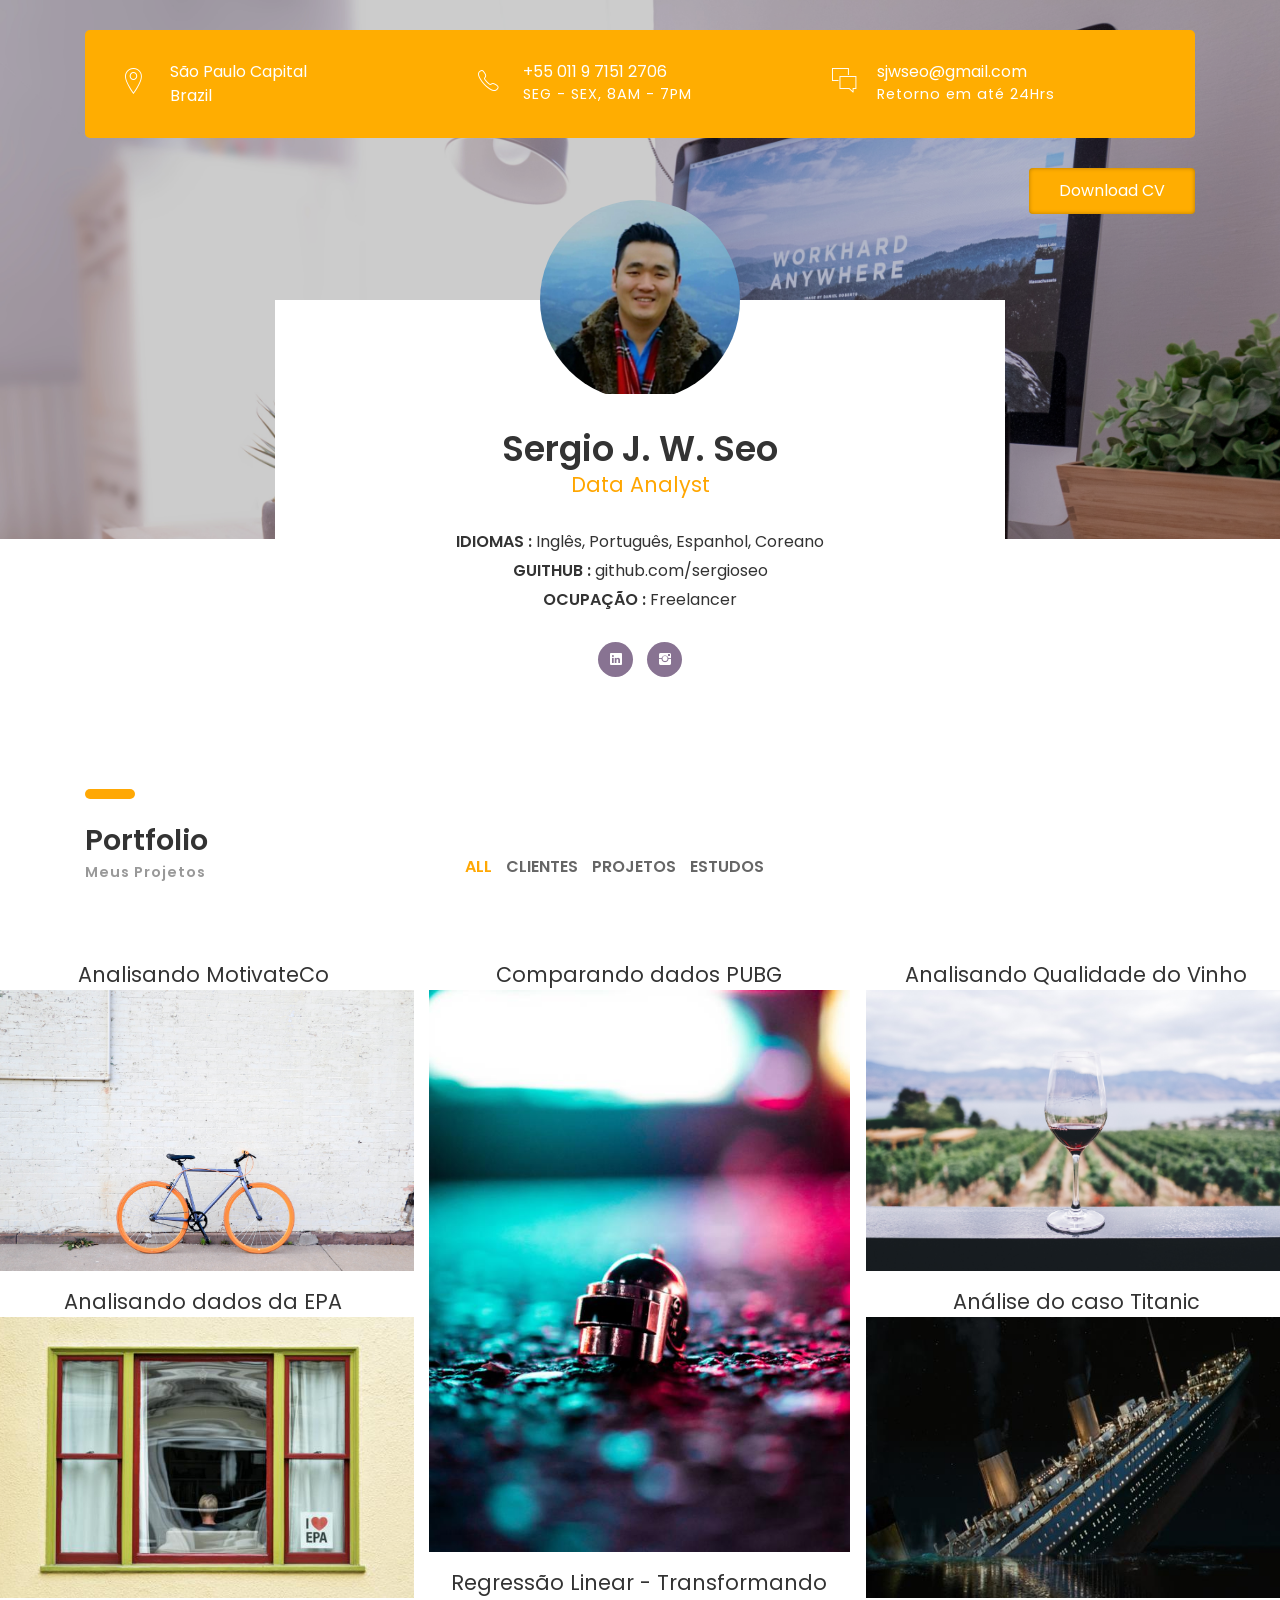
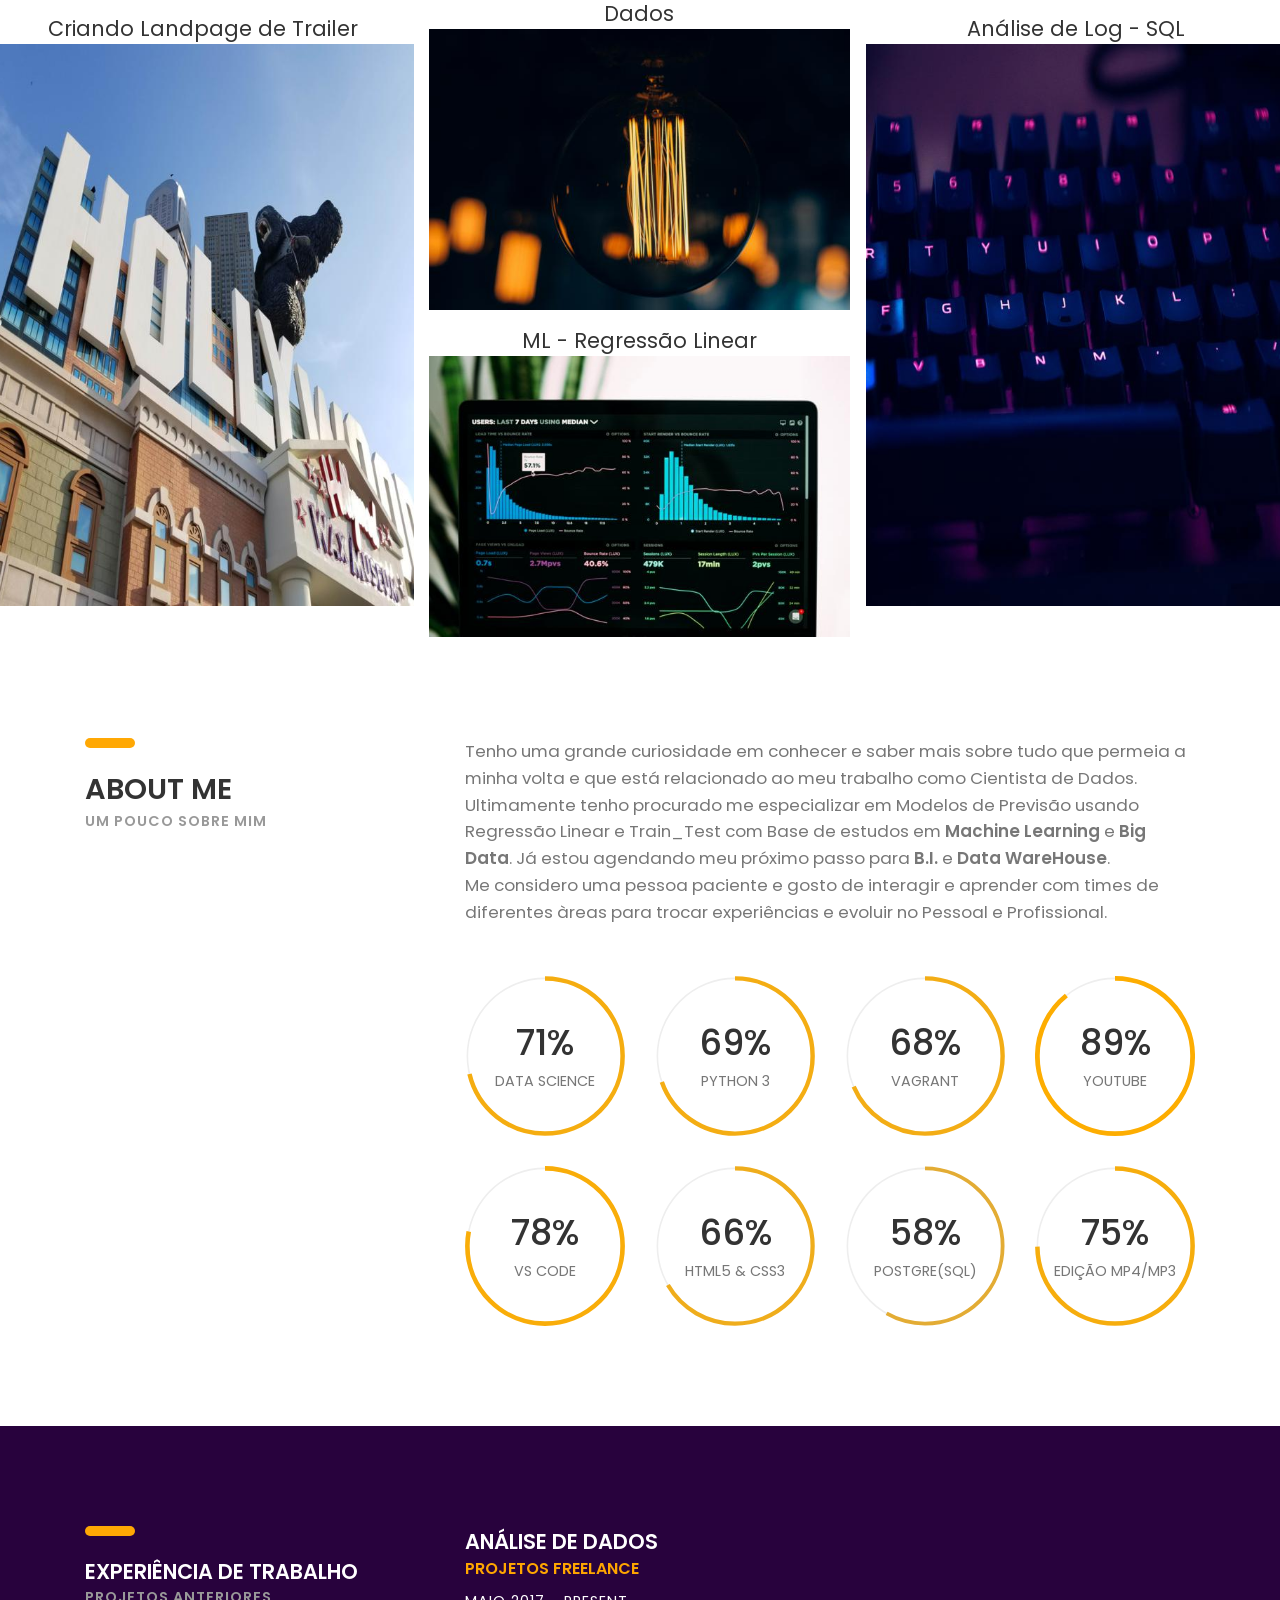
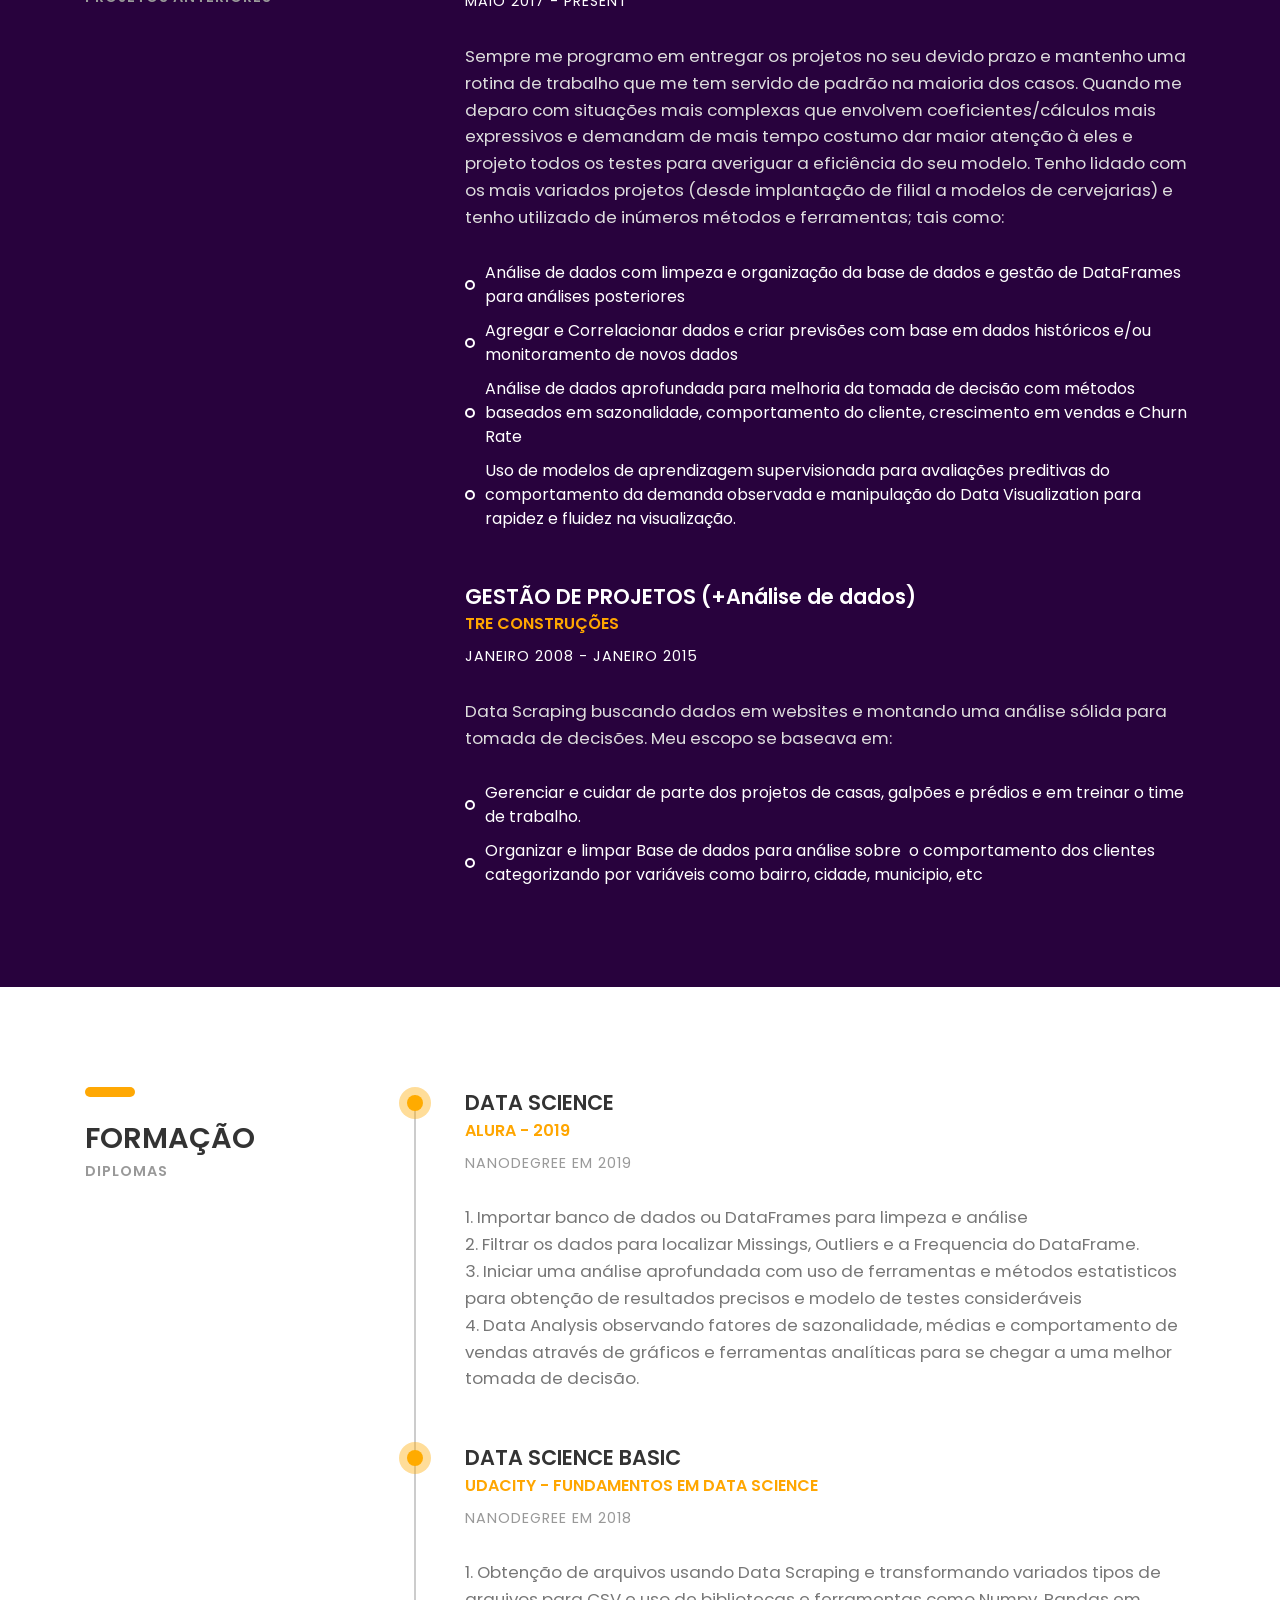
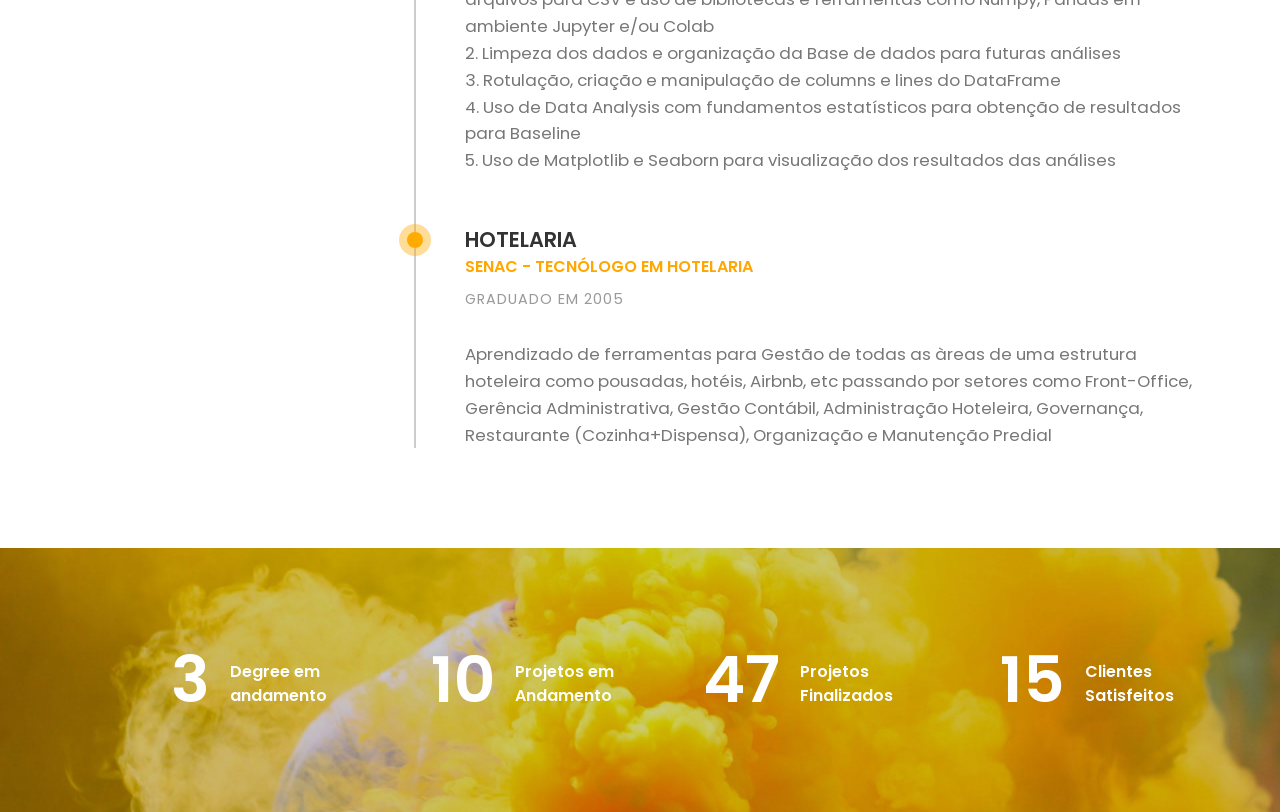
==== index.html @ aed5b19a "incluindo projeto RL2" ====
<!DOCTYPE HTML>
<html lang="en">
<head>
	<title>Portfolio do Sergio Seo</title>
	<link rel="shortcut icon" href="images/faviconSeo">
	<meta http-equiv="X-UA-Compatible" content="IE=edge">
    <meta name="viewport" content="width=device-width, initial-scale=1">
	<meta charset="UTF-8">
	
	
	<!-- Font -->
	
	<link href="https://fonts.googleapis.com/css?family=Poppins:400,500,600,700%7CAllura" rel="stylesheet">
	
	<!-- Stylesheets -->
	
	<link href="common-css/bootstrap.css" rel="stylesheet">
	
	<link href="common-css/ionicons.css" rel="stylesheet">
	
	<link href="common-css/fluidbox.min.css" rel="stylesheet">
	
	<link href="01-cv-portfolio/css/styles.css" rel="stylesheet">
	
	<link href="01-cv-portfolio/css/responsive.css" rel="stylesheet">

	
	
</head>
<body>
	
	<header>
		<div class="container">
			<div class="heading-wrapper">
				<div class="row">
					<div class="col-sm-6 col-md-6 col-lg-4">
						<div class="info">
							<i class="icon ion-ios-location-outline"></i>
							<div class="right-area">
								<h5>São Paulo Capital</h5>
								<h5>Brazil</h5>
							</div><!-- right-area -->
						</div><!-- info -->
					</div><!-- col-sm-4 -->
					
					<div class="col-sm-6 col-md-6 col-lg-4">
						<div class="info">
							<i class="icon ion-ios-telephone-outline"></i>
							<div class="right-area">
								<h5>+55 011 9 7151 2706</h5>
								<h6>SEG - SEX, 8AM - 7PM</h6>
							</div><!-- right-area -->
						</div><!-- info -->
					</div><!-- col-sm-4 -->
					
					<div class="col-sm-6 col-md-6 col-lg-4">
						<div class="info">
							<i class="icon ion-ios-chatboxes-outline"></i>
							<div class="right-area">
								<h5>sjwseo@gmail.com</h5>
								<h6>Retorno em até 24Hrs</h6>
							</div><!-- right-area -->
						</div><!-- info -->
					</div><!-- col-sm-4 -->
				</div><!-- row -->
			</div><!-- heading-wrapper -->
			
			<a class="downlad-btn" href="images/SERGIOSEO.pdf", target="_blank">Download CV</a>
		</div><!-- container -->
	</header>
	
	<section class="intro-section">
		<div class="container">
			<div class="row">
				<div class="col-md-1 col-lg-2"></div>
				<div class="col-md-10 col-lg-8">
					<div class="intro">
						<div class="profile-img"><img src="images/profile-1-250x250.jpg" alt=""></div>
						<h2><b>Sergio J. W. Seo</b></h2>
						<h4 class="font-yellow">Data Analyst</h4>
						<ul class="information margin-tb-30">
							<li><b>IDIOMAS : </b>Inglês, Português, Espanhol, Coreano</li>
							<li><b>GUITHUB : </b><a href="https://github.com/sergioseo", target="_blank">github.com/sergioseo</a></li>
							<li><b>OCUPAÇÃO : </b>Freelancer</li>
						</ul>
						<ul class="social-icons">
							<li><a href="https://www.linkedin.com/in/sergioseo/", target="_blank"><i class="ion-social-linkedin"></i></a></li>
							<li><a href="https://www.instagram.com/_theofficialseo_/", target="_blank"><i class="ion-social-instagram"></i></a></li>
						</ul>
					</div><!-- intro -->
				</div><!-- col-sm-8 -->
			</div><!-- row -->
		</div><!-- container -->
	</section><!-- intro-section -->
	
	<section class="portfolio-section section">
		<div class="container">
			<div class="row">
				<div class="col-sm-4">
					<div class="heading">
						<h3><b>Portfolio</b></h3>
						<h6 class="font-lite-black"><b>Meus Projetos</b></h6>
					</div>
				</div><!-- col-sm-4 -->
				<div class="col-sm-8">
					<div class="portfolioFilter clearfix margin-b-80">
						<a href="#" data-filter="*" class="current"><b>ALL</b></a>
						<a href="#" data-filter=".clientes"><b>CLIENTES</b></a>
						<a href="#" data-filter=".projetos"><b>PROJETOS</b></a>
						<a href="#" data-filter=".estudos"><b>ESTUDOS</b></a>
					</div><!-- portfolioFilter -->
				</div><!-- col-sm-8 -->
			</div><!-- row -->
		</div><!-- container -->
		
		<div class="portfolioContainer">
			
			<div class="p-item clientes">
				<a href="https://github.com/sergioseo/MotivateCo/blob/master/README.md", target="_blank" data-fluidbox>
					<h4 style="text-align:center" >Analisando MotivateCo</h4></a>
					<img src="images/portfolio-1-600x400.jpg" alt="analise MotivateCo">
			</div><!-- p-item -->
			
			<div class="p-item estudos">
				<a href="images/portfolio-7-600x800.jpg", target="_blank" data-fluidbox>
					<h4 style="text-align:center" >Comparando dados PUBG</h4></a>
					<img src="images/portfolio-7-600x800.jpg" alt="Comparando dados PUBG">
			</div><!-- p-item -->
			
			<div class="p-item clientes">
				<a href="https://github.com/sergioseo/epa_analysis/blob/master/README.md", target="_blank" data-fluidbox>
					<h4 style="text-align:center" >Analisando Qualidade do Vinho</h4></a>
					<img src="images/portfolio-2-600x400.jpg" alt="">
			</div><!-- p-item -->
			
			<div class="p-item clientes">
				<a class="img" href="https://github.com/sergioseo/epa_analysis/blob/master/README.md", target="_blank" data-fluidbox>
					<h4 style="text-align:center" >Analisando dados da EPA</h4></a>
					<img src="images/portfolio-9-600x400.jpg" alt="">
			</div><!-- p-item -->
			
			<div class="p-item projetos">
				<a href="https://sergioseo.github.io/titanic.io/", target="_blank" data-fluidbox>
					<h4 style="text-align:center" >Análise do caso Titanic</h4></a>
					<img src="images/portfolio-3-600x400.jpg" alt="">
			</div><!-- p-item -->
			
			<div class="p-item projetos">
				<a href="https://github.com/sergioseo/RegressaoLinear2.io/blob/master/Projeto/regressao_linear_transformando_dados.ipynb", target="_blank" data-fluidbox>
					<h4 style="text-align:center" >Regressão Linear - Transformando Dados</h4></a>
					<img src="images/portfolio-4-600x400.jpg" alt="">
			</div><!-- p-item -->
			
			<div class="p-item estudos">
				<a href="https://sergioseo.github.io/Trailer.io/", target="_blank" data-fluidbox>
					<h4 style="text-align:center" >Criando Landpage de Trailer</h4></a>
					<img src="images/portfolio-5-600x800.jpg" alt="">
			</div><!-- p-item -->
				
			<div class="p-item estudos">
				<a href="https://github.com/sergioseo/Log_analysis/blob/master/README.md", target="_blank" data-fluidbox>
					<h4 style="text-align:center" >Análise de Log - SQL</h4></a>
					<img src="images/portfolio-6-600x800.jpg" alt="">
			</div><!-- p-item -->

			<div class="p-item projetos">
				<a class="img" href="https://github.com/sergioseo/ML_regressao_linear.io", target="_blank" data-fluidbox>
					<h4 style="text-align:center" >ML - Regressão Linear</h4></a>
					<img src="images/portfolio-10-600x400.jpg" alt="">
			</div><!-- p-item -->
		
		</div><!-- portfolioContainer -->
		
	</section><!-- portfolio-section -->
	
	
	<section class="about-section section">
		<div class="container">
			<div class="row">
				<div class="col-sm-4">
					<div class="heading">
						<h3><b>ABOUT ME</b></h3>
						<h6 class="font-lite-black"><b>UM POUCO SOBRE MIM</b></h6>
					</div>
				</div><!-- col-sm-4 -->
				<div class="col-sm-8">
					<p class="margin-b-50">Tenho uma grande curiosidade em conhecer e saber mais sobre tudo que permeia
						a minha volta e que está relacionado ao meu trabalho como Cientista de Dados. Ultimamente tenho 
						procurado me especializar em Modelos de Previsão usando Regressão Linear e Train_Test com Base de
						estudos em <b>Machine Learning</b> e <b>Big Data</b>. Já estou agendando meu próximo passo para 
						<b>B.I.</b> e <b>Data WareHouse</b>.</br>Me considero uma pessoa paciente e gosto de interagir e 
						aprender com times de diferentes àreas para trocar experiências e evoluir no Pessoal e Profissional.
					</p>
					
					<div class="row">
						<div class="col-sm-6 col-md-6 col-lg-3">
							<div class="radial-prog-area margin-b-30">
								<div class="radial-progress" data-prog-percent=".72">
									<div></div>
									<h6 class="progress-title">DATA SCIENCE</h6>
								</div>
							</div><!-- radial-prog-area-->
						</div><!-- col-sm-6-->

						<div class="col-sm-6 col-md-6 col-lg-3">
							<div class="radial-prog-area margin-b-30">
								<div class="radial-progress" data-prog-percent=".70">
									<div></div>
									<h6 class="progress-title">PYTHON 3</h6>
								</div>
							</div><!-- radial-prog-area-->
						</div><!-- col-sm-6-->
					
						<div class="col-sm-6 col-md-6 col-lg-3">
							<div class="radial-prog-area margin-b-30">
								<div class="radial-progress" data-prog-percent=".69">
									<div></div>
									<h6 class="progress-title">VAGRANT</h6>
								</div>
							</div><!-- radial-prog-area-->
						</div><!-- col-sm-6-->
						
						<div class="col-sm-6 col-md-6 col-lg-3">
							<div class="radial-prog-area margin-b-30">
								<div class="radial-progress" data-prog-percent=".90">
									<div></div>
									<h6 class="progress-title">YOUTUBE</h6>
								</div>
							</div><!-- radial-prog-area-->
						</div><!-- col-sm-6-->
						
						<div class="col-sm-6 col-md-6 col-lg-3">
							<div class="radial-prog-area margin-b-50">
								<div class="radial-progress" data-prog-percent=".92">
									<div></div>
									<h6 class="progress-title">VS CODE</h6>
								</div>
							</div><!-- radial-prog-area-->
						</div><!-- col-sm-6-->

						<div class="col-sm-6 col-md-6 col-lg-3">
							<div class="radial-prog-area margin-b-50">
								<div class="radial-progress" data-prog-percent=".80">
									<div></div>
									<h6 class="progress-title">HTML5 & CSS3</h6>
								</div>
							</div><!-- radial-prog-area-->
						</div><!-- col-sm-6-->

						<div class="col-sm-6 col-md-6 col-lg-3">
							<div class="radial-prog-area margin-b-50">
								<div class="radial-progress" data-prog-percent=".70">
									<div></div>
									<h6 class="progress-title">POSTGRE(SQL)</h6>
								</div>
							</div><!-- radial-prog-area-->
						</div><!-- col-sm-6-->
					
						<div class="col-sm-6 col-md-6 col-lg-3">
							<div class="radial-prog-area margin-b-50">
								<div class="radial-progress" data-prog-percent=".90">
									<div></div>
									<h6 class="progress-title">EDIÇÃO MP4/MP3</h6>
								</div>
							</div><!-- radial-prog-area-->
						</div><!-- col-sm-6-->

					</div><!-- row -->
				</div><!-- col-sm-8 -->
			</div><!-- row -->
		</div><!-- container -->
	</section><!-- about-section -->
	
	<section class="experience-section section">
		<div class="container">
			<div class="row">
				<div class="col-sm-4">
					<div class="heading">
						<h4><b>EXPERIÊNCIA DE TRABALHO</b></h4>
						<h6 class="font-lite-black"><b>PROJETOS ANTERIORES</b></h6>
					</div>
				</div><!-- col-sm-4 -->
				<div class="col-sm-8">
				
					<div class="experience margin-b-50">
						<h4><b>ANÁLISE DE DADOS</b></h4>
						<h5 class="font-yellow"><b>PROJETOS FREELANCE</b></h5>
						<h6 class="margin-t-10">MAIO 2017 - PRESENT</h6>
						<p class="font-semi-white margin-tb-30">Sempre me programo em entregar os projetos no seu devido prazo
							e mantenho uma rotina de trabalho que me tem servido de padrão na maioria dos casos. Quando me deparo com situações
							mais complexas que envolvem coeficientes/cálculos mais expressivos e demandam de mais tempo costumo dar 
							maior atenção à eles e projeto todos os testes para averiguar a eficiência do seu modelo. Tenho lidado com os mais 
							variados projetos (desde implantação de filial a modelos de cervejarias) e tenho utilizado de inúmeros métodos e 
							ferramentas; tais como: </p>
						<ul class="list margin-b-30">
							<li>Análise de dados  com limpeza e organização da base de dados e gestão de DataFrames para análises posteriores</li>
							<li>Agregar e Correlacionar dados e criar previsões com base em dados históricos e/ou monitoramento de novos dados</li>
							<li>Análise de dados aprofundada para melhoria da tomada de decisão com métodos baseados em sazonalidade, comportamento do cliente, crescimento em vendas e Churn Rate</li>
						    <li>Uso de modelos de aprendizagem supervisionada para avaliações preditivas do comportamento da demanda observada e manipulação do Data Visualization para rapidez e fluidez na visualização.</li>
						</ul>
					</div><!-- experience -->
					
					<div class="experience margin-b-50">
						<h4><b>GESTÃO DE PROJETOS (+Análise de dados)</b></h4>
						<h5 class="font-yellow"><b>TRE CONSTRUÇÕES</b></h5>
						<h6 class="margin-t-10">JANEIRO 2008 - JANEIRO 2015</h6>
						<p class="font-semi-white margin-tb-30">Data Scraping buscando dados em websites e montando uma análise sólida
							para tomada de decisões. Meu escopo se baseava em:</p>
						<ul class="list margin-b-30">
							<li>Gerenciar e cuidar de parte dos projetos de casas, galpões e prédios e em treinar o time de trabalho.</li>
							<li>Organizar e limpar Base de dados para análise sobre  o comportamento dos clientes categorizando por variáveis como bairro, cidade, municipio, etc</li>
						</ul>
					</div><!-- experience -->
					
				</div><!-- col-sm-8 -->
			</div><!-- row -->
		</div><!-- container -->
		
	</section><!-- experience-section -->
	
	<section class="education-section section">
		<div class="container">
			<div class="row">
				<div class="col-sm-4">
					<div class="heading">
						<h3><b>FORMAÇÃO</b></h3>
						<h6 class="font-lite-black"><b>DIPLOMAS</b></h6>
					</div>
				</div><!-- col-sm-4 -->
				<div class="col-sm-8">
					<div class="education-wrapper">
						<div class="education margin-b-50">
							<h4><b>DATA SCIENCE</b></h4>
							<h5 class="font-yellow"><b>ALURA - 2019</b></h5>
							<h6 class="font-lite-black margin-t-10">NANODEGREE EM 2019</h6>
							<p class="margin-tb-30">
								<p>1. Importar banco de dados ou DataFrames para limpeza e análise</p>
								<p>2. Filtrar os dados para localizar Missings, Outliers e a Frequencia do DataFrame.</p>
								<p>3. Iniciar uma análise aprofundada com uso de ferramentas e métodos estatisticos para obtenção de resultados 
									precisos e modelo de testes consideráveis</p>
								<p>4. Data Analysis observando fatores de sazonalidade, médias e comportamento de vendas através de gráficos e ferramentas 
									analíticas para se chegar a uma melhor tomada de decisão.</P>
							</p>
						</div><!-- education -->
						
						<div class="education margin-b-50">
							<h4><b><a href="diplomas/certificadoUdacity.pdf", target="_blank">DATA SCIENCE BASIC</b></h4></a></h4>
							<h5 class="font-yellow"><b>UDACITY - FUNDAMENTOS EM DATA SCIENCE</b></h5>
							<h6 class="font-lite-black margin-t-10">NANODEGREE EM 2018</h6>
							<p class="margin-tb-30">
								<p>1. Obtenção de arquivos usando Data Scraping e transformando variados tipos de arquivos para CSV e uso de bibliotecas 
									e ferramentas como Numpy, Pandas em ambiente Jupyter e/ou Colab</p>
								<p>2. Limpeza dos dados e organização da Base de dados para futuras análises</p>
								<p>3. Rotulação, criação e manipulação de columns e lines do DataFrame</p>
								<p>4. Uso de Data Analysis  com fundamentos estatísticos para obtenção  de resultados para Baseline</p>
								<p>5. Uso de Matplotlib e Seaborn para visualização dos resultados das análises</p>
							</p>
						</div><!-- education -->
						
						<div class="education margin-b-50">
							<h4><b>HOTELARIA</b></h4>
							<h5 class="font-yellow"><b>SENAC - TECNÓLOGO EM HOTELARIA</b></h5>
							<h6 class="font-lite-black margin-t-10">GRADUADO EM 2005</h6>
							<p class="margin-tb-30">Aprendizado de ferramentas para Gestão de todas as àreas de uma estrutura hoteleira
							como pousadas, hotéis, Airbnb, etc passando por setores como Front-Office, Gerência Administrativa, Gestão Contábil,
							Administração Hoteleira, Governança, Restaurante (Cozinha+Dispensa), Organização e Manutenção Predial </p>
						</div><!-- education -->
					</div><!-- education-wrapper -->
				</div><!-- col-sm-8 -->
			</div><!-- row -->
		</div><!-- container -->
		
	</section><!-- about-section -->
	
	<section class="counter-section" id="counter">
		<div class="container">
			<div class="row">
			
				<div class="col-sm-6 col-md-6 col-lg-3">
					<div class="counter margin-b-30">
						<h1 class="title"><b><span class="counter-value" data-duration="400" data-count="3">0</span></b></h1>
						<h5 class="desc"><b>Degree em andamento</b></h5>
					</div><!-- counter -->
				</div><!-- col-md-3-->
				
				<div class="col-sm-6 col-md-6 col-lg-3">
					<div class="counter margin-b-30">
						<h1 class="title"><b><span class="counter-value" data-duration="1400" data-count="13">0</span></b></h1>
						<h5 class="desc"><b>Projetos em Andamento</b></h5>
					</div><!-- counter -->
				</div><!-- col-md-3-->
				
				<div class="col-sm-6 col-md-6 col-lg-3">
					<div class="counter margin-b-30">
						<h1 class="title"><b><span class="counter-value" data-duration="700" data-count="47">0</span></b></h1>
						<h5 class="desc"><b>Projetos Finalizados</b></h5>
					</div><!-- counter -->
				</div><!-- col-md-3-->
				
				<div class="col-sm-6 col-md-6 col-lg-3">
					<div class="counter margin-b-30">
						<h1 class="title"><b><span class="counter-value" data-duration="2000" data-count="31">0</span></b></h1>
						<h5 class="desc"><b>Clientes Satisfeitos</b></h5>
					</div><!-- margin-b-30 -->
				</div><!-- col-md-3-->
				
			</div><!-- row-->
		</div><!-- container-->
    </section><!-- counter-section-->
	
	<footer>

	</footer>
	
	
	<!-- SCIPTS -->
	
	<script src="common-js/jquery-3.2.1.min.js"></script>
	
	<script src="common-js/tether.min.js"></script>
	
	<script src="common-js/bootstrap.js"></script>
	
	<script src="common-js/isotope.pkgd.min.js"></script>
	
	<script src="common-js/jquery.waypoints.min.js"></script>
	
	<script src="common-js/progressbar.min.js"></script>
	
	<script src="common-js/jquery.fluidbox.min.js"></script>
	
	<script src="common-js/scripts.js"></script>
	
</body>
</html>
---- common-css/fluidbox.min.css ----
@-webkit-keyframes a{0%{-webkit-transform:translate(-50%,-50%) rotateX(0) rotateY(0);transform:translate(-50%,-50%) rotateX(0) rotateY(0)}50%{-webkit-transform:translate(-50%,-50%) rotateX(-180deg) rotateY(0);transform:translate(-50%,-50%) rotateX(-180deg) rotateY(0)}to{-webkit-transform:translate(-50%,-50%) rotateX(-180deg) rotateY(-180deg);transform:translate(-50%,-50%) rotateX(-180deg) rotateY(-180deg)}}@keyframes a{0%{-webkit-transform:translate(-50%,-50%) rotateX(0) rotateY(0);transform:translate(-50%,-50%) rotateX(0) rotateY(0)}50%{-webkit-transform:translate(-50%,-50%) rotateX(-180deg) rotateY(0);transform:translate(-50%,-50%) rotateX(-180deg) rotateY(0)}to{-webkit-transform:translate(-50%,-50%) rotateX(-180deg) rotateY(-180deg);transform:translate(-50%,-50%) rotateX(-180deg) rotateY(-180deg)}}.fluidbox{outline:none}.fluidbox__overlay{background-color:hsla(0,0%,100%,.85);cursor:pointer;cursor:zoom-out;opacity:0;pointer-events:none;position:fixed;top:-100%;left:0;bottom:-100%;right:0;-webkit-transition:all .5s ease-in-out;transition:all .5s ease-in-out}.fluidbox--opened .fluidbox__overlay{pointer-events:auto}.fluidbox__wrap{background-position:center center;background-size:cover;margin:0 auto;position:relative;-webkit-transition:all .5s ease-in-out;transition:all .5s ease-in-out}.fluidbox--closed .fluidbox__thumb,.fluidbox__thumb{-webkit-transition:opacity 0s ease-in-out 0s;transition:opacity 0s ease-in-out 0s}.fluidbox__ghost{background-size:100% 100%;background-position:center center;background-repeat:no-repeat;position:absolute;-webkit-transition:opacity 0s 0s,-webkit-transform .5s 0s;transition:opacity 0s 0s,-webkit-transform .5s 0s;transition:opacity 0s 0s,transform .5s 0s;transition:opacity 0s 0s,transform .5s 0s,-webkit-transform .5s 0s}.fluidbox--opened .fluidbox__ghost{cursor:pointer;cursor:zoom-out}.fluidbox--closed .fluidbox__ghost{-webkit-transition:opacity 0s .5s,-webkit-transform .5s 0s;transition:opacity 0s .5s,-webkit-transform .5s 0s;transition:opacity 0s .5s,transform .5s 0s;transition:opacity 0s .5s,transform .5s 0s,-webkit-transform .5s 0s}.fluidbox__loader{opacity:0;-webkit-perspective:200px;perspective:200px;pointer-events:none;position:absolute;top:0;left:0;bottom:0;right:0}.fluidbox__loader:before{background-color:hsla(0,0%,100%,.85);content:'';-webkit-transform-style:preserve-3d;transform-style:preserve-3d;position:absolute;top:50%;left:50%;width:20%;padding-bottom:20%;-webkit-transform:translate(-50%,-50%);transform:translate(-50%,-50%);-webkit-transition-property:-webkit-transform;transition-property:-webkit-transform;transition-property:transform;transition-property:transform,-webkit-transform;-webkit-transition-duration:.5s;transition-duration:.5s;-webkit-transition-delay:0s;transition-delay:0s}.fluidbox--loading .fluidbox__loader{opacity:1;-webkit-transition:opacity .5s ease-in-out .5s;transition:opacity .5s ease-in-out .5s}.fluidbox--loading .fluidbox__loader:before{-webkit-animation:a 1s 0s infinite ease-in-out forwards;animation:a 1s 0s infinite ease-in-out forwards}
/*# sourceMappingURL=fluidbox.min.css.map */
---- 01-cv-portfolio/css/styles.css ----
/*
====================================================

* 	[Master Stylesheet]
	
	Theme Name :  
	Version    :  
	Author     :  
	Author URI :  

====================================================

	TOC
	
	1. PRIMARY STYLES
	2. COMMONS FOR PAGE DESIGN
	3. HEADER
	4. INTRO SECTION
	5. PORFOLIO SECTION
	6. ABOUT SECTION
	7. EXPERIENCE SECTION
	8. EDUCATION SECTION
	9. COUNTER SECTION
	10. FOOTER

====================================================


/* ---------------------------------
1. PRIMARY STYLES
--------------------------------- */

html{ font-size: 100%; height: 100%; overflow-x: hidden; margin: 0px;  padding: 0px; touch-action: manipulation; }


body{ font-size: 16px; font-family: 'Poppins', serif; width: 100%; height: 100%; margin: 0; font-weight: 400;
	-webkit-font-smoothing: antialiased; -moz-osx-font-smoothing: grayscale; word-wrap: break-word; 
	color: #333; }

h1, h2, h3, h4, h5, h6, p, a, ul, span, li, img, inpot, button{ margin: 0; padding: 0; }

h1,h2,h3,h4,h5,h6{ line-height: 1.5; font-weight: inherit; }

h1,h2,h3,h4{ font-family: 'Poppins', cursive; }

p{ line-height: 1.6; font-size: 1.05em; font-weight: 400; color: #777; }

h1{ font-size: 4em; line-height: 1; }
h2{ font-size: 2.2em; line-height: 1.1; }
h3{ font-size: 1.8em; }
h4{ font-size: 1.3em; }
h5{ font-size: 1em; }
h6{ font-size: .9em; letter-spacing: 1px; }

a, button{ display: inline-block; text-decoration: none; color: inherit; line-height: 1; 
	-webkit-transition: all .25s ease-in-out; transition: all .25s ease-in-out; }

a:focus, a:active, a:hover,
button:focus, button:active, button:hover,
a b.light-color:hover{ text-decoration: none; color: #FFA804; }

b{ font-weight: 600; }

img{ width: 100%; }

li{ list-style: none; display: inline-block; }

span{ display: inline-block; }

button{ outline: 0; border: 0; background: none; cursor: pointer; }

.icon{ font-size: 1.1em; display: inline-block; line-height: inherit; }

[class^="icon-"]:before, [class*=" icon-"]:before{ line-height: inherit; }

b.max-bold{ font-weight: 700; }



/* ---------------------------------
2. COMMONS FOR PAGE DESIGN
--------------------------------- */

.section{ padding: 100px 0 50px; }

.section .heading{ margin-bottom: 60px; }

.section .heading:before{ content:''; height: 10px; width: 50px; border-radius: 5px;
	margin-bottom: 20px; display: block; background: #FFA804; }
	
.margin-t-10{ margin-top: 10px; }

.margin-b-30{ margin-bottom: 30px; }
.margin-b-50{ margin-bottom: 50px; }

.margin-tb-30{ margin-top: 30px; margin-bottom: 30px; }

.font-yellow{ color: #FFA600; }

.font-semi-white{ color: #ddd; }

.font-lite-black{ color: #999; }


/* ---------------------------------
3. HEADER
--------------------------------- */

header{ position: absolute; top: 30px; left: 0; right: 0; z-index: 100; }

header .heading-wrapper{ border-radius: 5px; padding: 30px 40px 20px; background: #FFAD01; color: #fff; }

header .info{ margin-bottom: 10px; }

header .info .icon{ float: left; font-size: 30px; }

header .info .right-area{ margin-left: 45px; }

header .downlad-btn{ padding: 15px 30px; border-radius: 4px; float: right; margin-top: 30px;
	box-shadow: inset 0 0px 4px rgba(0,0,0,.3); background: #FFAD01; color: #fff; 
	-webkit-transition: all .2s ease; transition: all .2s ease; }

header .downlad-btn:hover{ -webkit-transform: translateY(-4px); transform: translateY(-4px); }


/* ---------------------------------
4. INTRO SECTION
--------------------------------- */

.intro-section{ padding-top: 200px; position: relative; background-size: cover; 
	z-index: 1;background-image: url(../../images/slider-1-1920x1080.jpg); }

.intro-section:before{ content:''; z-index: -1; position: absolute; top: 0; bottom: 0; left: 0; 
	right: 0; background: rgba(0,0,0, .2); }
	
.intro-section:after{ content: ''; position: absolute; bottom: 0; left: 0; right: 0;
	height: 150px; z-index: -1; background: #fff; }

.intro{ padding: 0 20px; margin-top: 100px; text-align: center; background: #fff; }

.intro .profile-img{ height: 200px; width: 200px; border-radius: 100px; margin: 0 auto; 
	overflow: hidden; position: relative; top: -100px; margin-bottom: -70px;  }

.intro .information > li{ display: block; margin: 5px 0; }

.intro .social-icons > li > a{ height: 35px; line-height: 35px; width: 35px; border-radius: 20px; 
	overflow: hidden; z-index: 1; position: relative; margin: 0 5px 5px; background: #887392; color: #fff; }

.intro .social-icons > li > a:after{ content: ''; position: absolute; bottom: 0; left: 0; right: 0;
	top: 0; z-index: -1; border-radius: 20px; background: #FFA804; 
	-webkit-transition: all .2s ease; transition: all .2s ease;
	-webkit-transform: scale(0); transform: scale(0); }

.intro .social-icons > li > a:hover:after{ -webkit-transform: scale(1); transform: scale(1); }


/* ---------------------------------
5. PORFOLIO SECTION
--------------------------------- */

.portfolio-section{ padding-bottom: 0; }

.portfolio-section .portfolioFilter{ margin-top: 60px; color: #666; }

.portfolio-section .portfolioFilter a{ margin: 10px 10px 0 0; }

.portfolio-section .portfolioFilter a.current{  color: #FFA804; }

.portfolio-section .portfolioContainer{ margin-left: -15px; margin-right: -15px; }

.portfolio-section .p-item{ width: 33.333%; padding: 0 7.5px 0px; margin-top: 15px; }

.portfolio-section .p-item a{ display: inline; }

.portfolio-section .p-item.p-item-2 .img:first-child{ float: left; width: 50%; padding-right: 7.5px; }

.portfolio-section .p-item.p-item-2 .img:last-child{ float: right; width: 50%; padding-left: 7.5px; }


/* ---------------------------------
6. ABOUT SECTION
--------------------------------- */

.radial-progress{ position: relative; max-width: 200px; margin: 0 auto; }

.radial-progress .progressbar-text{ font-size: 2.2em; font-weight: 500; 
	padding-bottom: 25px!important; color: #333!important; }

.radial-progress .progressbar-text:after{ content:'%'; }

.radial-progress .progress-title{ position: absolute; top: 50%; left: 50%; width: 100%;
	letter-spacing: 0; text-align: center; transform: translate(-50%, 15px); color: #777; }

	

/* ---------------------------------
7. EXPERIENCE SECTION
--------------------------------- */

.experience-section{ background: #28023D; color: #fff; }

.experience .list > li{ display: block; position: relative; margin-bottom: 10px; padding-left: 20px; }

.experience .list > li:before{ content: ''; position: absolute; top: 50%; left: 0; height: 10px; 
	width: 10px; margin-top: -5px; display: block; border-radius: 10px; border: 2px solid #fff; }

	
/* ---------------------------------
8. EDUCATION SECTION
--------------------------------- */

.education-wrapper{ position: relative; }

.education-wrapper:after{ content:''; position: absolute; top: 8px; bottom: 0; left: -51px;
	width: 2px; background: #ccc; }

.education-wrapper .education{ position: relative; }

.education-wrapper .education:after{ content:''; position: absolute; top: 8px; left: -58px; width: 16px; 
	height: 16px; border-radius: 10px; z-index: 1;
	box-shadow: 0 0 0 8px rgba(255,171,0, .4); background: #FFAB00; }
	
	
/* ---------------------------------
9. COUNTER SECTION
--------------------------------- */

.counter-section{ position: relative; padding: 100px 0 70px; background-size: cover; z-index: 1; 
	background-image: url(../../images/slider-2-1920x600.jpg); color: #fff; }

.counter-section:after{ content:''; z-index: -1; position: absolute; top: 0; bottom: 0; left: 0; 
	right: 0; background: rgba(0,0,0, .2); }

.counter{ position: relative; }
	
.counter .title{ text-align: right; margin-right: 130px; }

.counter .desc{ position: absolute; bottom: 4px; right: 0px; width: 110px; }


/* RADIAL PREOGRESS SECTION */


.radial-progress{ position: relative; max-width: 200px; margin: 0 auto; }

.radial-progress .progressbar-text{ font-size: 2.2em; font-weight: 500; 
	padding-bottom: 25px!important; color: #333!important; }

.radial-progress .progressbar-text:after{ content:'%'; }

.radial-progress .progress-title{ position: absolute; top: 50%; left: 50%; width: 100%;
	letter-spacing: 0; text-align: center; transform: translate(-50%, 15px); color: #777; }

	
	
/* ---------------------------------
10. FOOTER
--------------------------------- */

.copyright{ text-align: center; padding: 30px 0; background: #28023D; }
---- 01-cv-portfolio/css/responsive.css ----
/* Screens Resolution : 992px
-------------------------------------------------------------------------- */
@media only screen and (max-width: 1200px) {
	/* ---------------------------------
	9. COUNTER SECTION
	--------------------------------- */

	.counter-section{ text-align: center; padding: 50px 0 20px; }

	.counter{ display: inline-block; }
	
	.counter .desc{ text-align: left; }
}

/* Screens Resolution : 992px
-------------------------------------------------------------------------- */
@media only screen and (max-width: 992px) {
	
	/* ---------------------------------
	4. INTRO SECTION
	--------------------------------- */

	.intro-section{ padding-top: 250px; }
	
}

/* Screens Resolution : 767px
-------------------------------------------------------------------------- */
@media only screen and (max-width: 767px) {
	
	/* ---------------------------------
	1. PRIMARY STYLES
	--------------------------------- */

	p{ line-height: 1.4; }

	h1{ font-size: 3em; }
	h2{ font-size: 2em; }
	h3{ font-size: 1.8em; }


	
	/* ---------------------------------
	2. COMMONS FOR PAGE DESIGN
	--------------------------------- */

	.section{ padding: 50px 0 0px; }

	.section .heading{ margin-bottom: 30px; }

	
	/* ---------------------------------
	4. INTRO SECTION
	--------------------------------- */

	.intro-section{ padding-top: 350px; }


	/* ---------------------------------
	5. PORFOLIO SECTION
	--------------------------------- */

	.portfolio-section{ padding-bottom: 0; }
	
	.portfolio-section .portfolioFilter{ margin: 0px 0 10px; }
	
	.portfolio-section .portfolioContainer{ margin-left: 0; margin-right: 0; }

	.portfolio-section .p-item{ width: 50%; padding: 0 15px 0px; }

	.portfolio-section .p-item{ max-width: 400px; }

	
	/* ---------------------------------
	8. EDUCATION SECTION
	--------------------------------- */
	
	.education-wrapper:after,
	.education-wrapper .education:after{ display: none; }

}

/* Screens Resolution : 575px
-------------------------------------------------------------------------- */
@media only screen and (max-width: 575px) {
	
	/* ---------------------------------
	1. PRIMARY STYLES
	--------------------------------- */

	body{ font-size: 14px;  }
	

	/* ---------------------------------
	5. PORFOLIO SECTION
	--------------------------------- */
	
	.portfolio-section .p-item{ width: 100%; }
	
}

/* Screens Resolution : 479px
-------------------------------------------------------------------------- */
@media only screen and (max-width: 479px) {


}

/* Screens Resolution : 359px
-------------------------------------------------------------------------- */
@media only screen and (max-width: 359px) {
	
	/* ---------------------------------
	3. HEADER
	--------------------------------- */

	header .heading-wrapper{  padding: 30px 20px 20px; }

	header .info .icon{ font-size: 25px; }

	header .info .right-area{ margin-left: 35px; }

}

/* Screens Resolution : 290px
-------------------------------------------------------------------------- */
@media only screen and (max-width: 290px) {

	
}

/* Screens Resolution : 290px
-------------------------------------------------------------------------- */
@media only screen and (max-width: 260px) {
	
	/* ---------------------------------
	3. HEADER
	--------------------------------- */

	header .heading-wrapper{  padding: 10px 15px 0px; }

	header .info .icon{ font-size: 15px; }

	header .info .right-area{ margin-left: 20px; }
	
	/* ---------------------------------
	4. INTRO SECTION
	--------------------------------- */

	.intro .profile-img{ width: 80%; height: auto; top: 0; margin-bottom: 10px; }
	
	.intro{ padding: 20px 10px 0; margin-right: -15px; margin-left: -15px; }
	
}
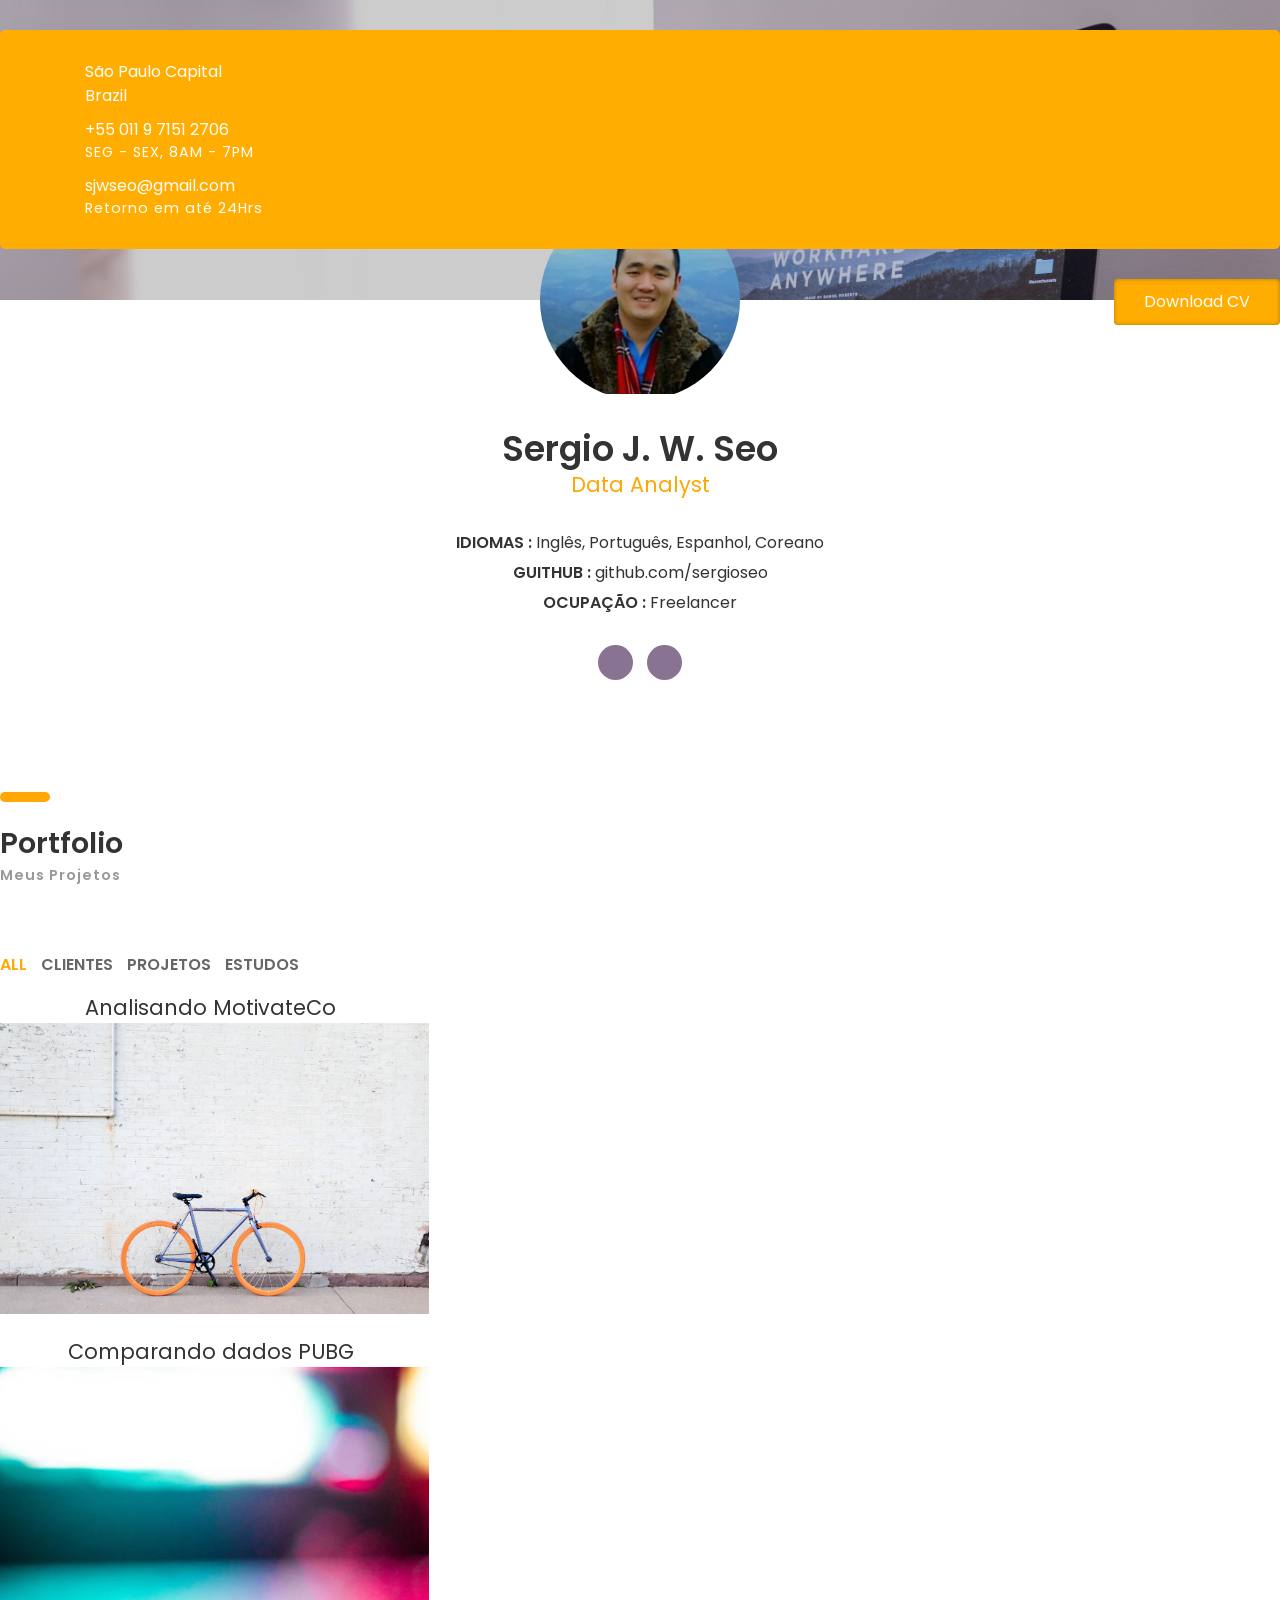
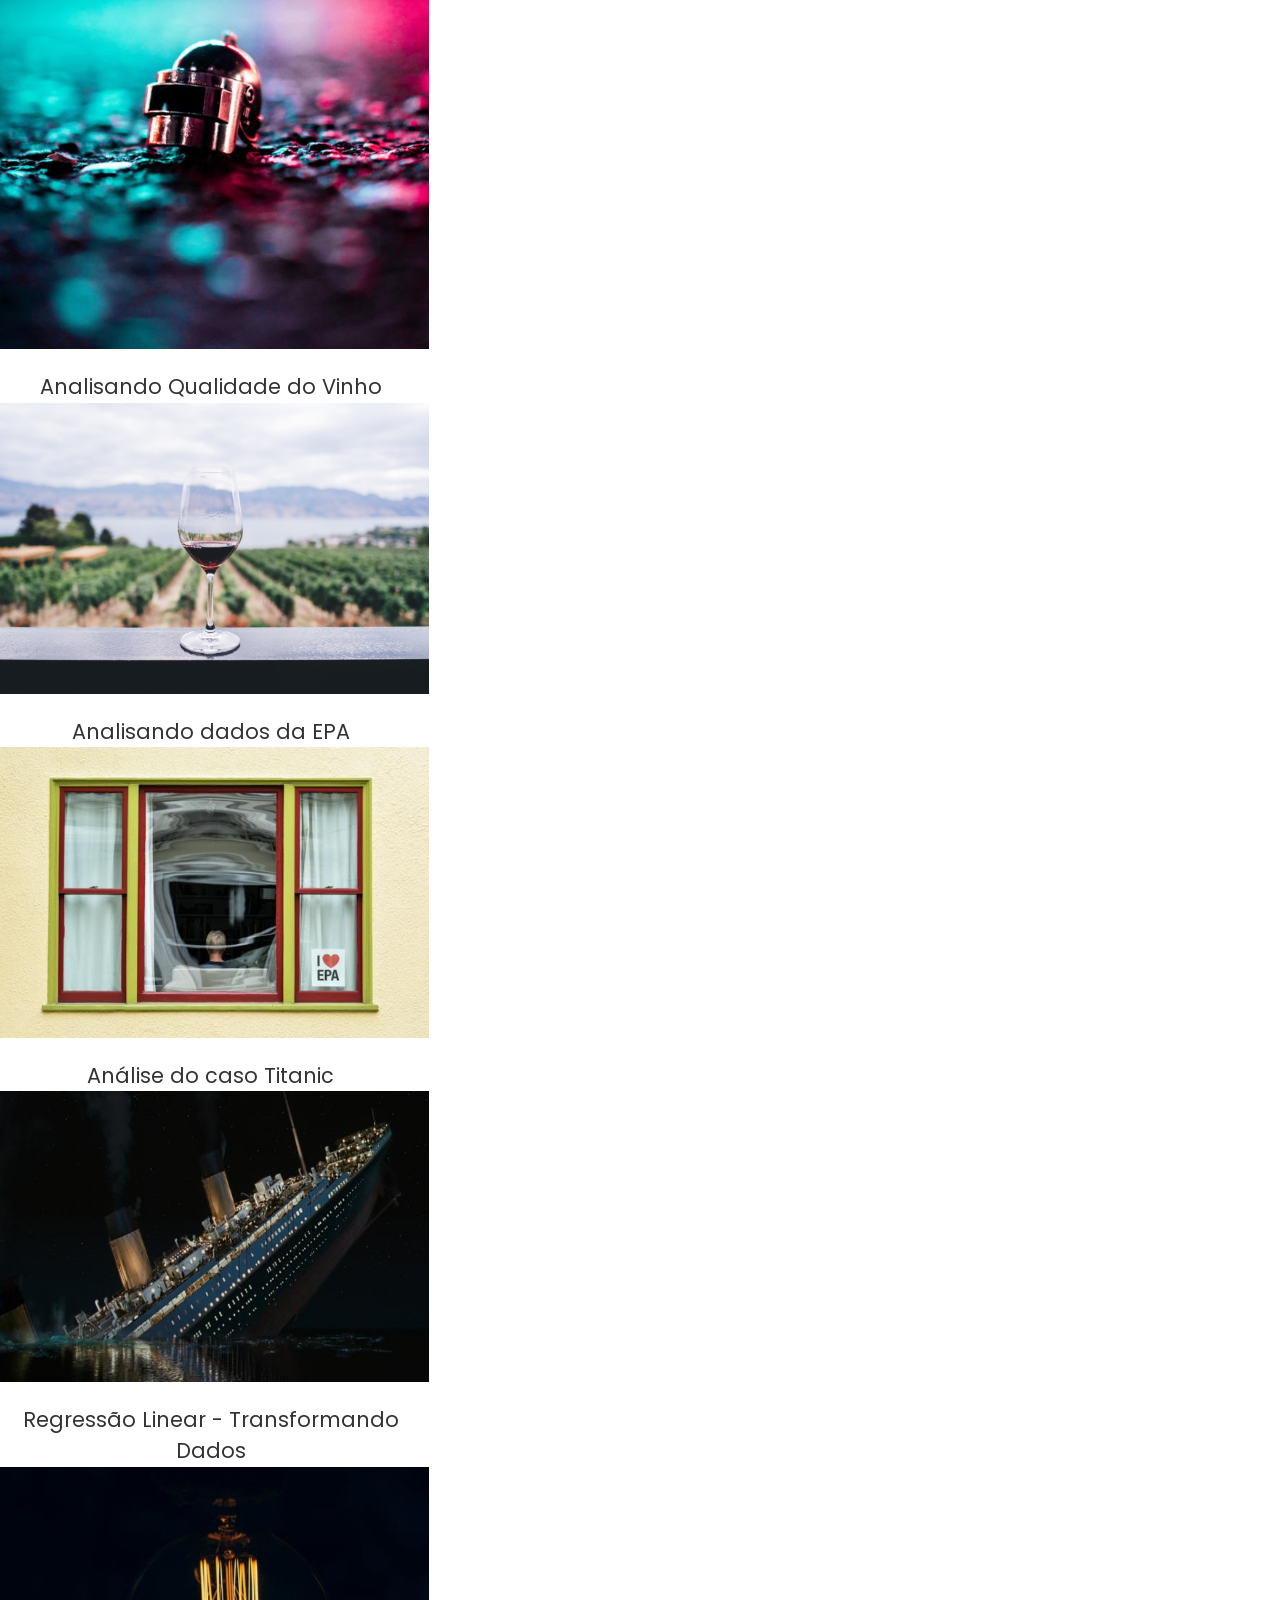
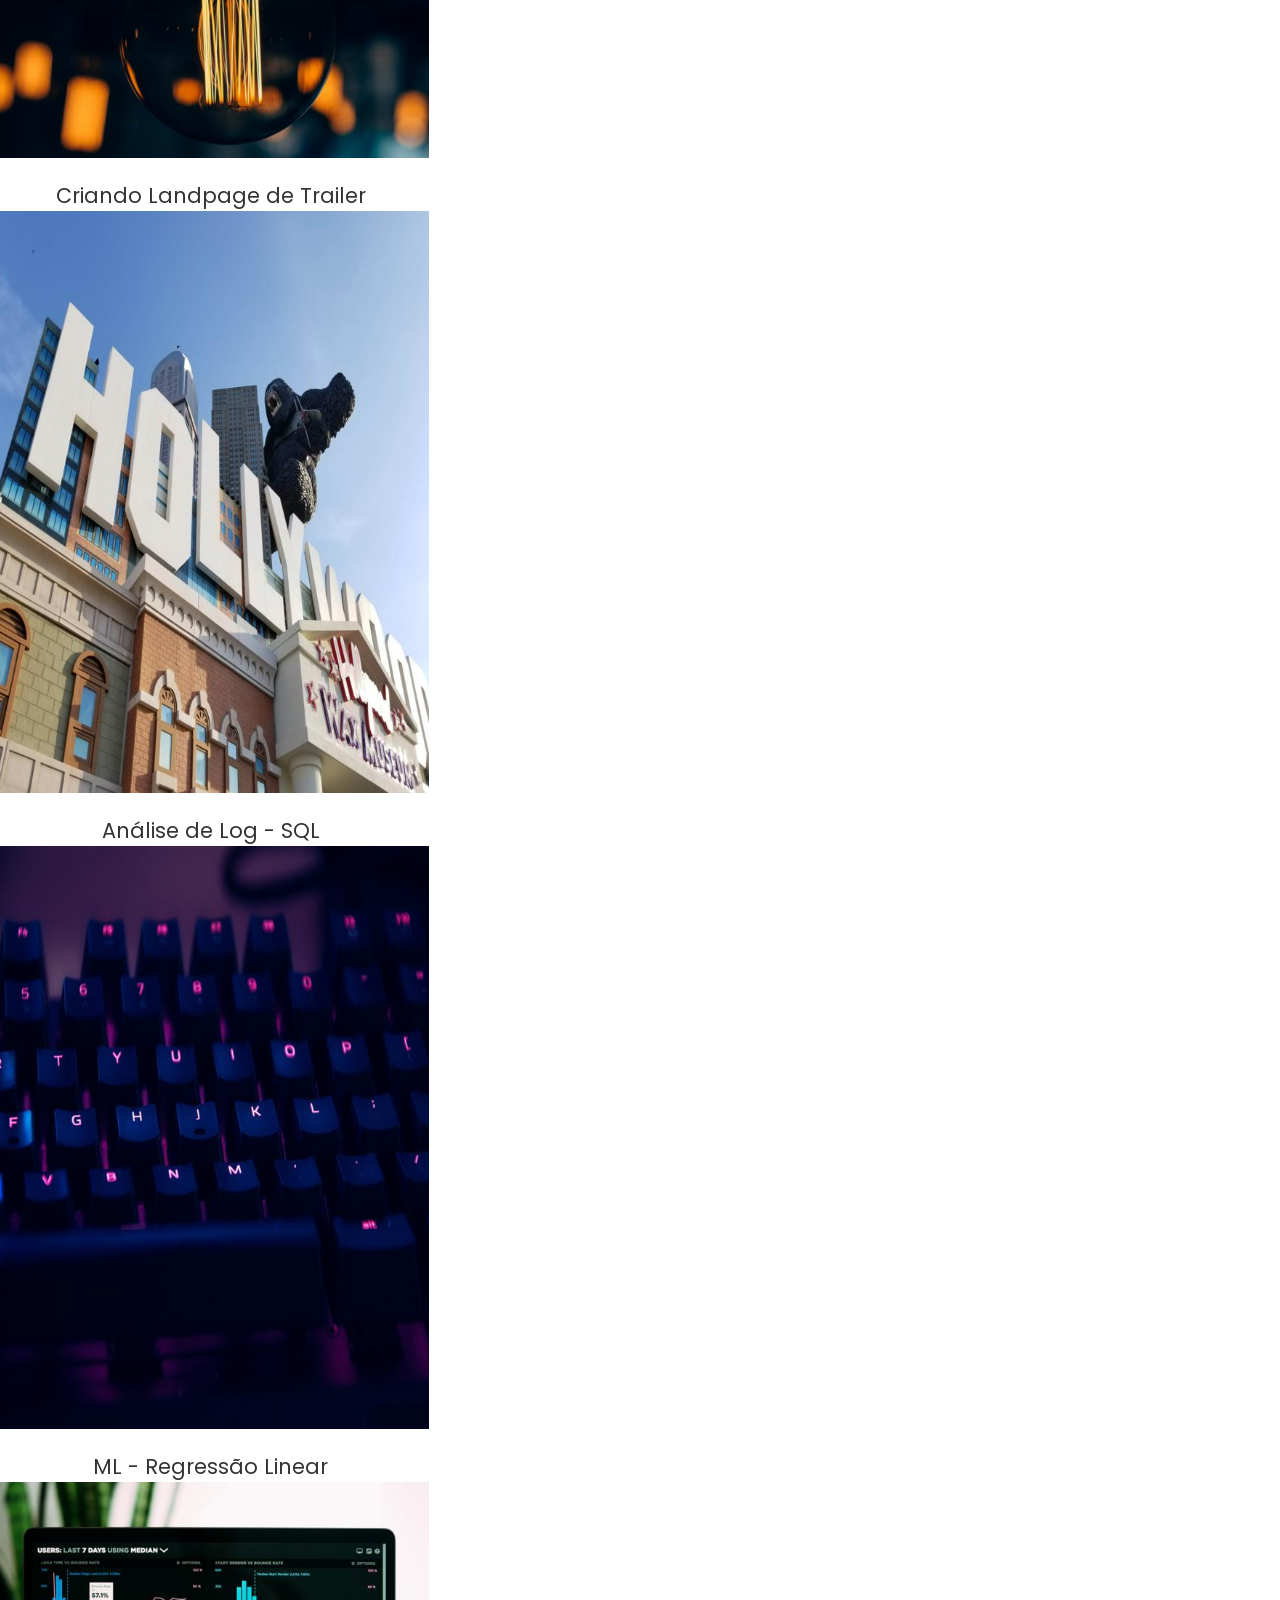
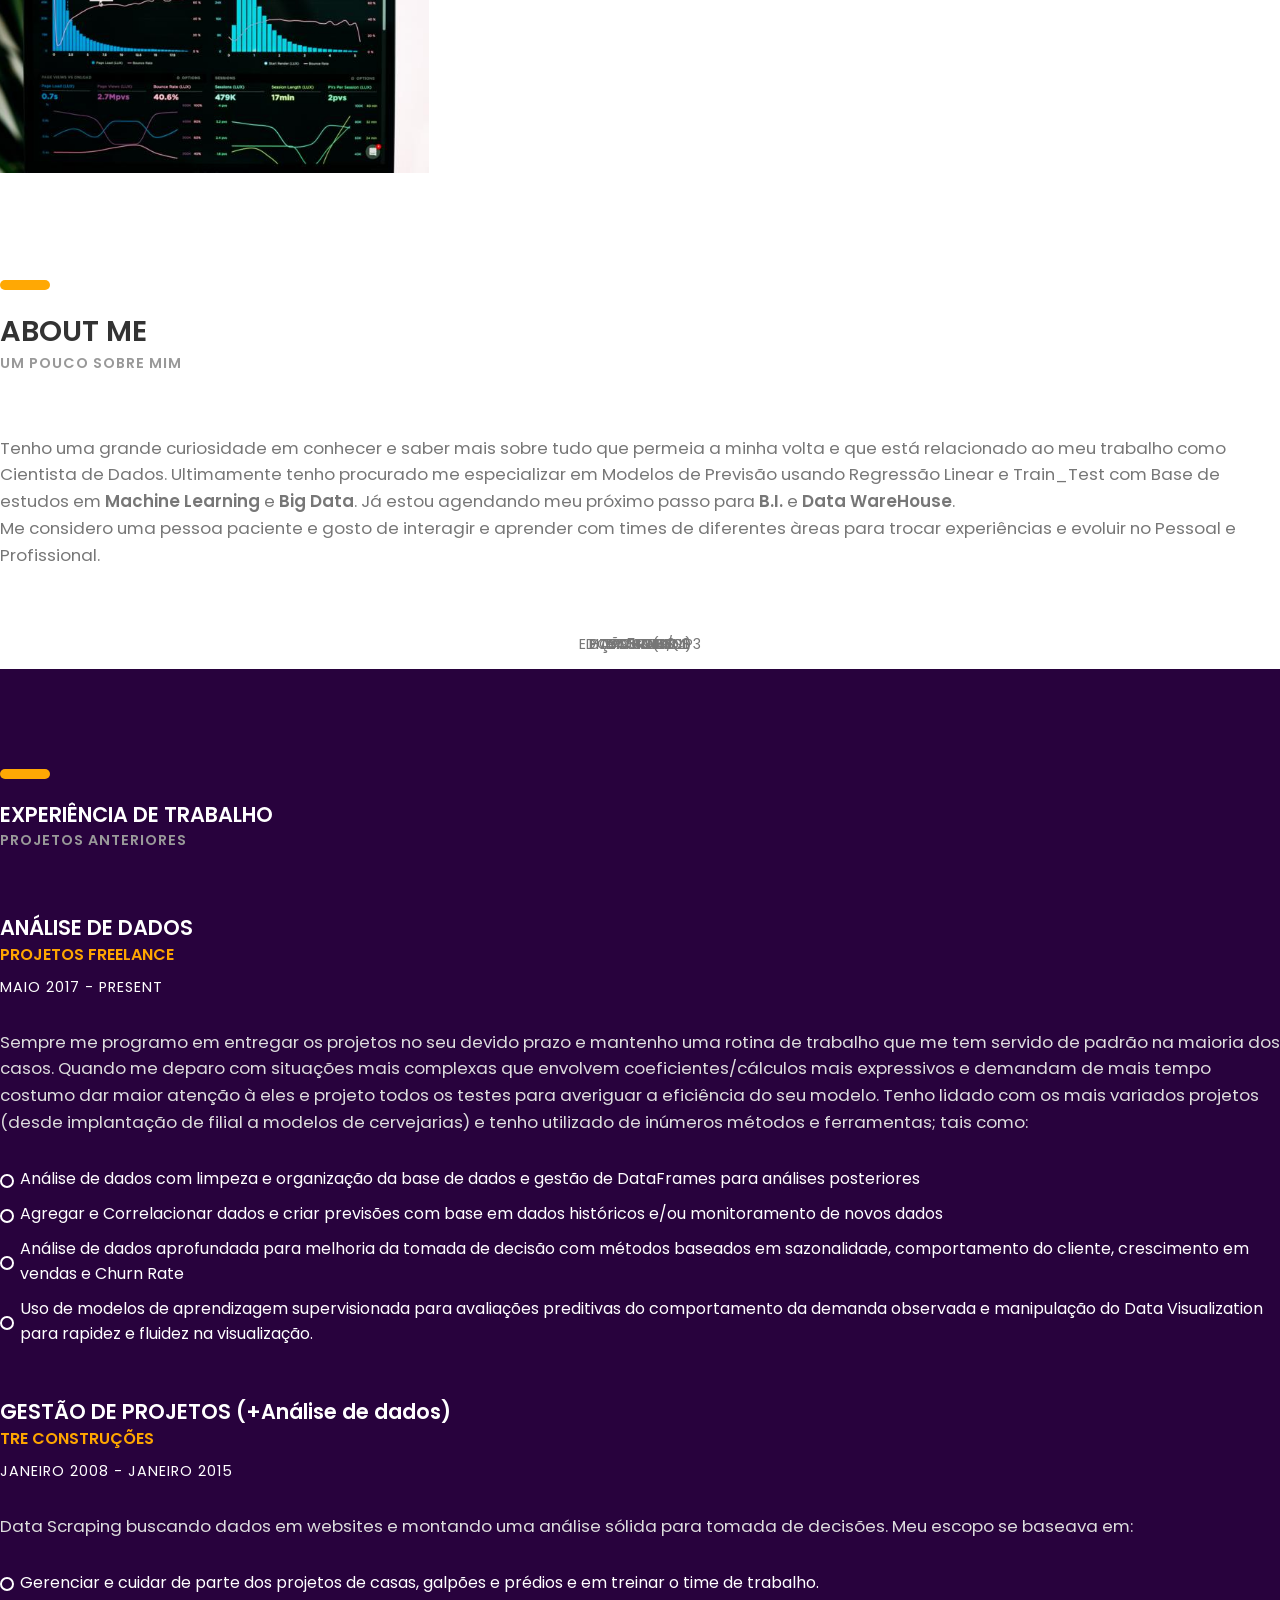
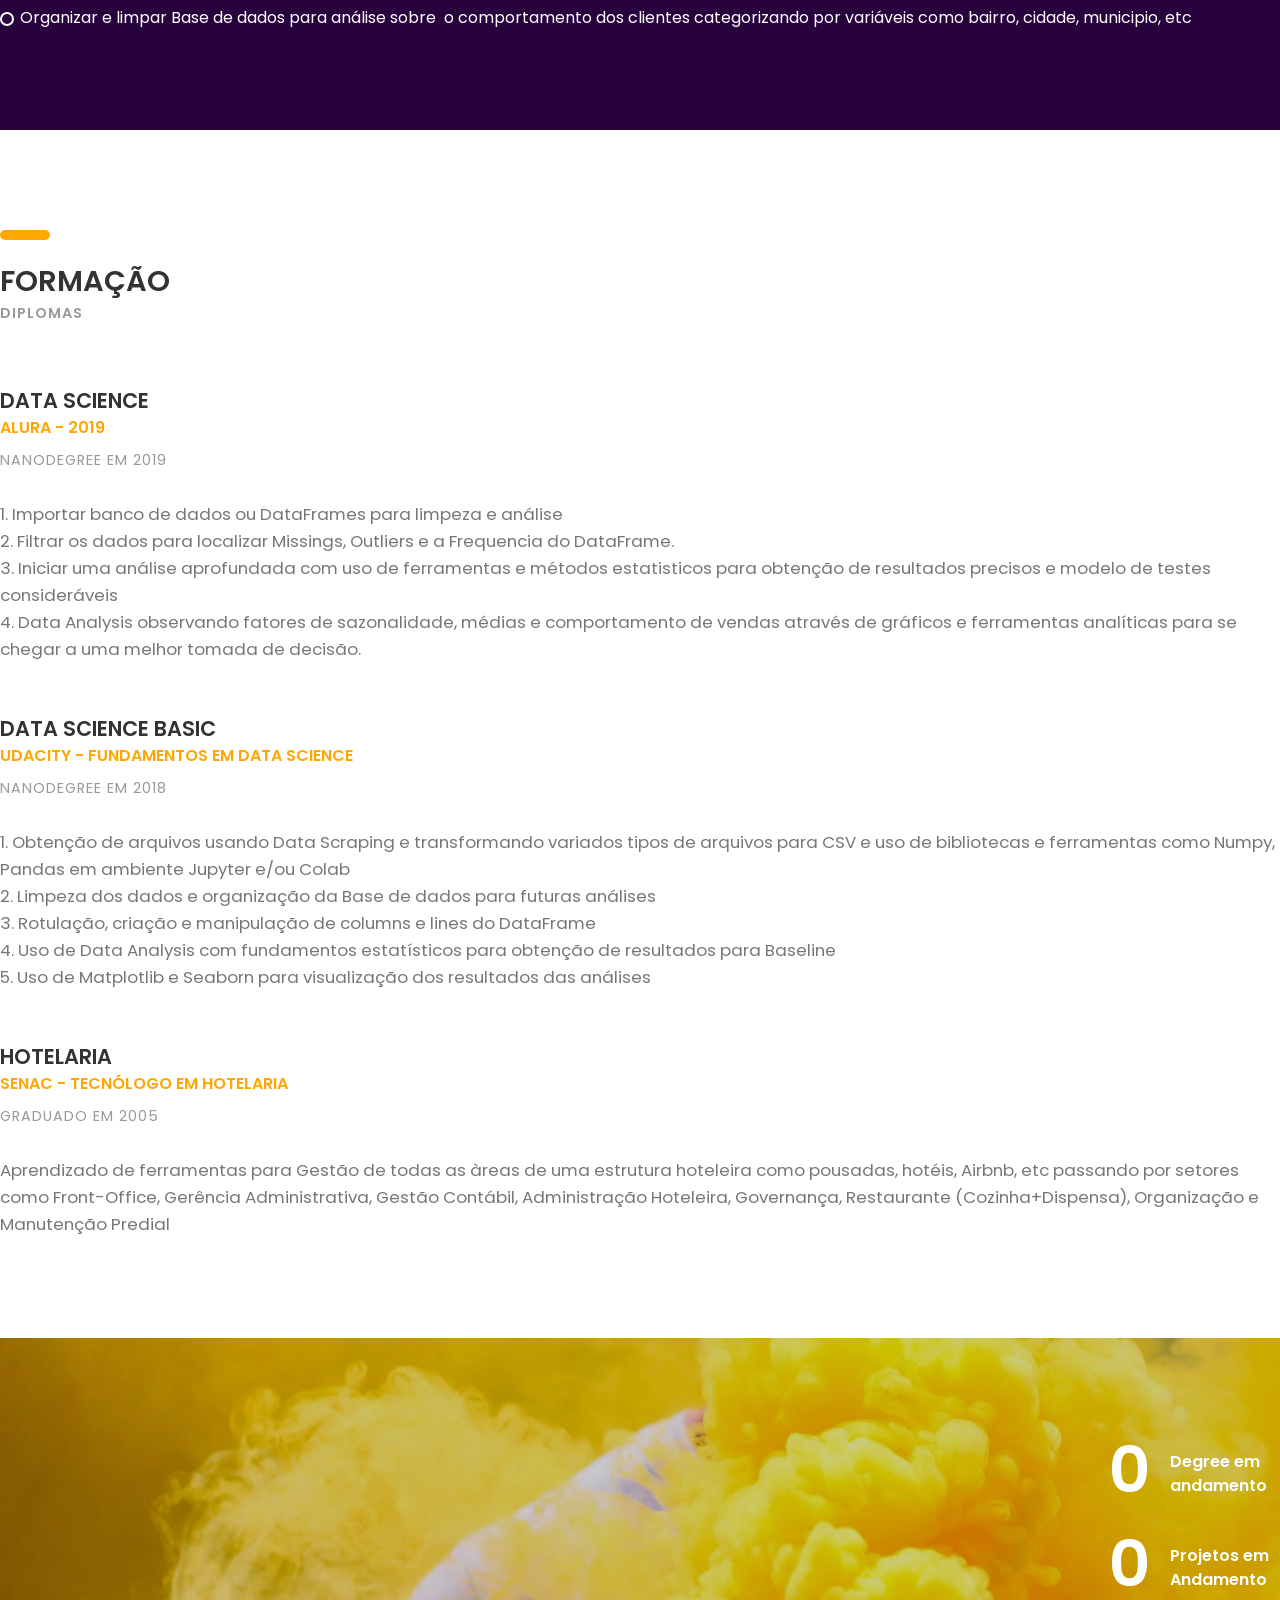
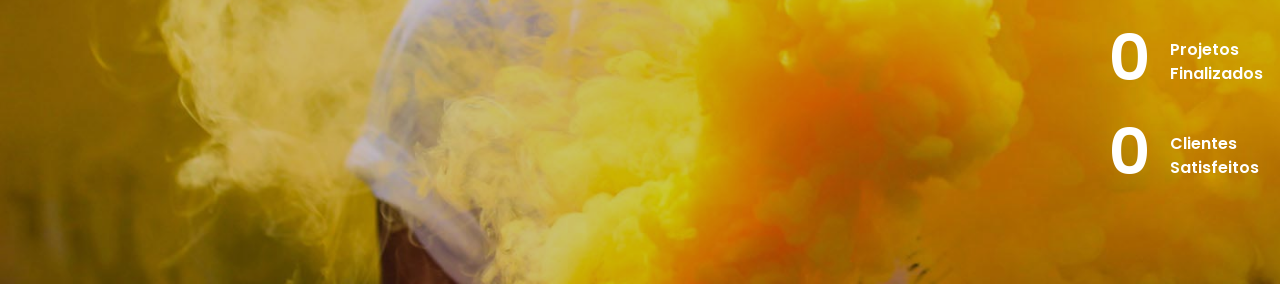
==== commit c97482b7: "commit" ====
--- a/index.html
+++ b/index.html
@@ -146,7 +146,7 @@
 			</div><!-- p-item -->
 			
 			<div class="p-item projetos">
-				<a href="https://github.com/sergioseo/RegressaoLinear2.io/blob/master/Projeto/regressao_linear_transformando_dados.ipynb", target="_blank" data-fluidbox>
+				<a href="https://github.com/sergioseo/RegressaoLinear2.io/blob/master/Projeto/RL_transformando_dados.ipynb", target="_blank" data-fluidbox>
 					<h4 style="text-align:center" >Regressão Linear - Transformando Dados</h4></a>
 					<img src="images/portfolio-4-600x400.jpg" alt="">
 			</div><!-- p-item -->
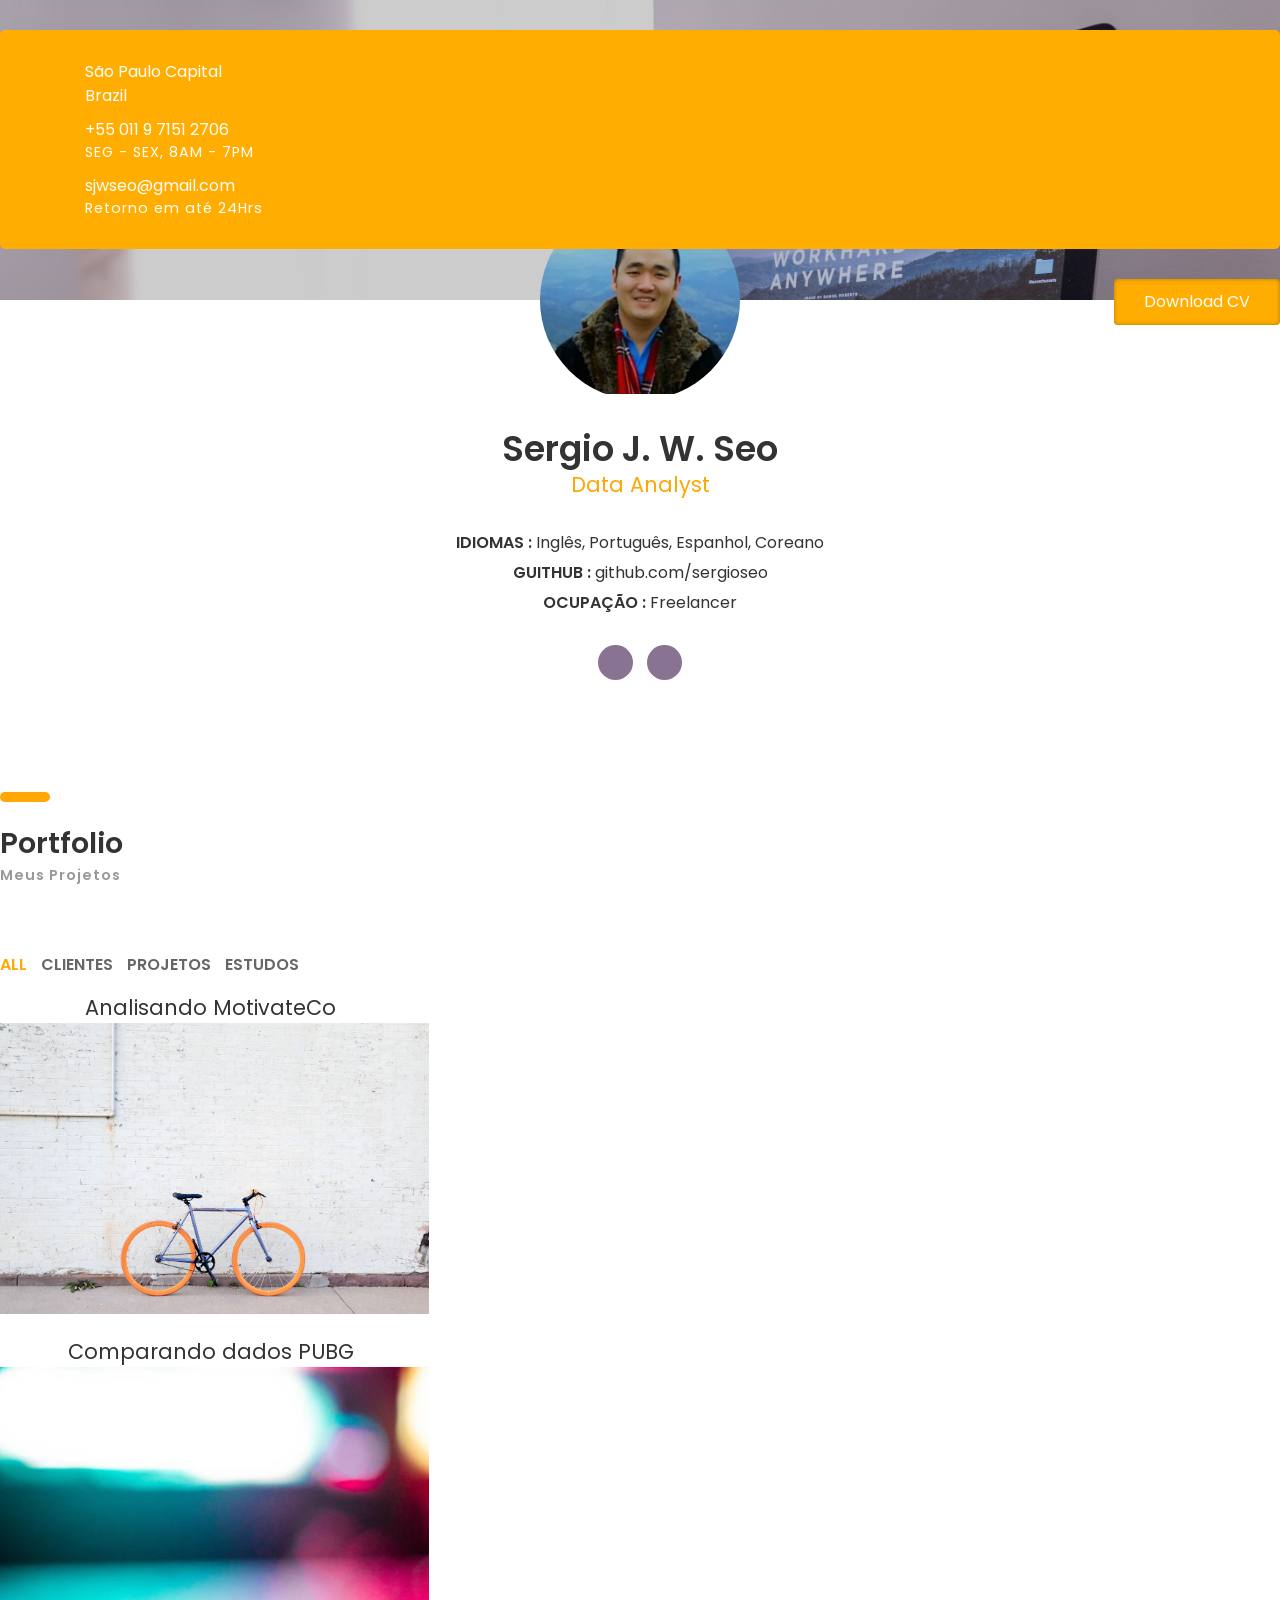
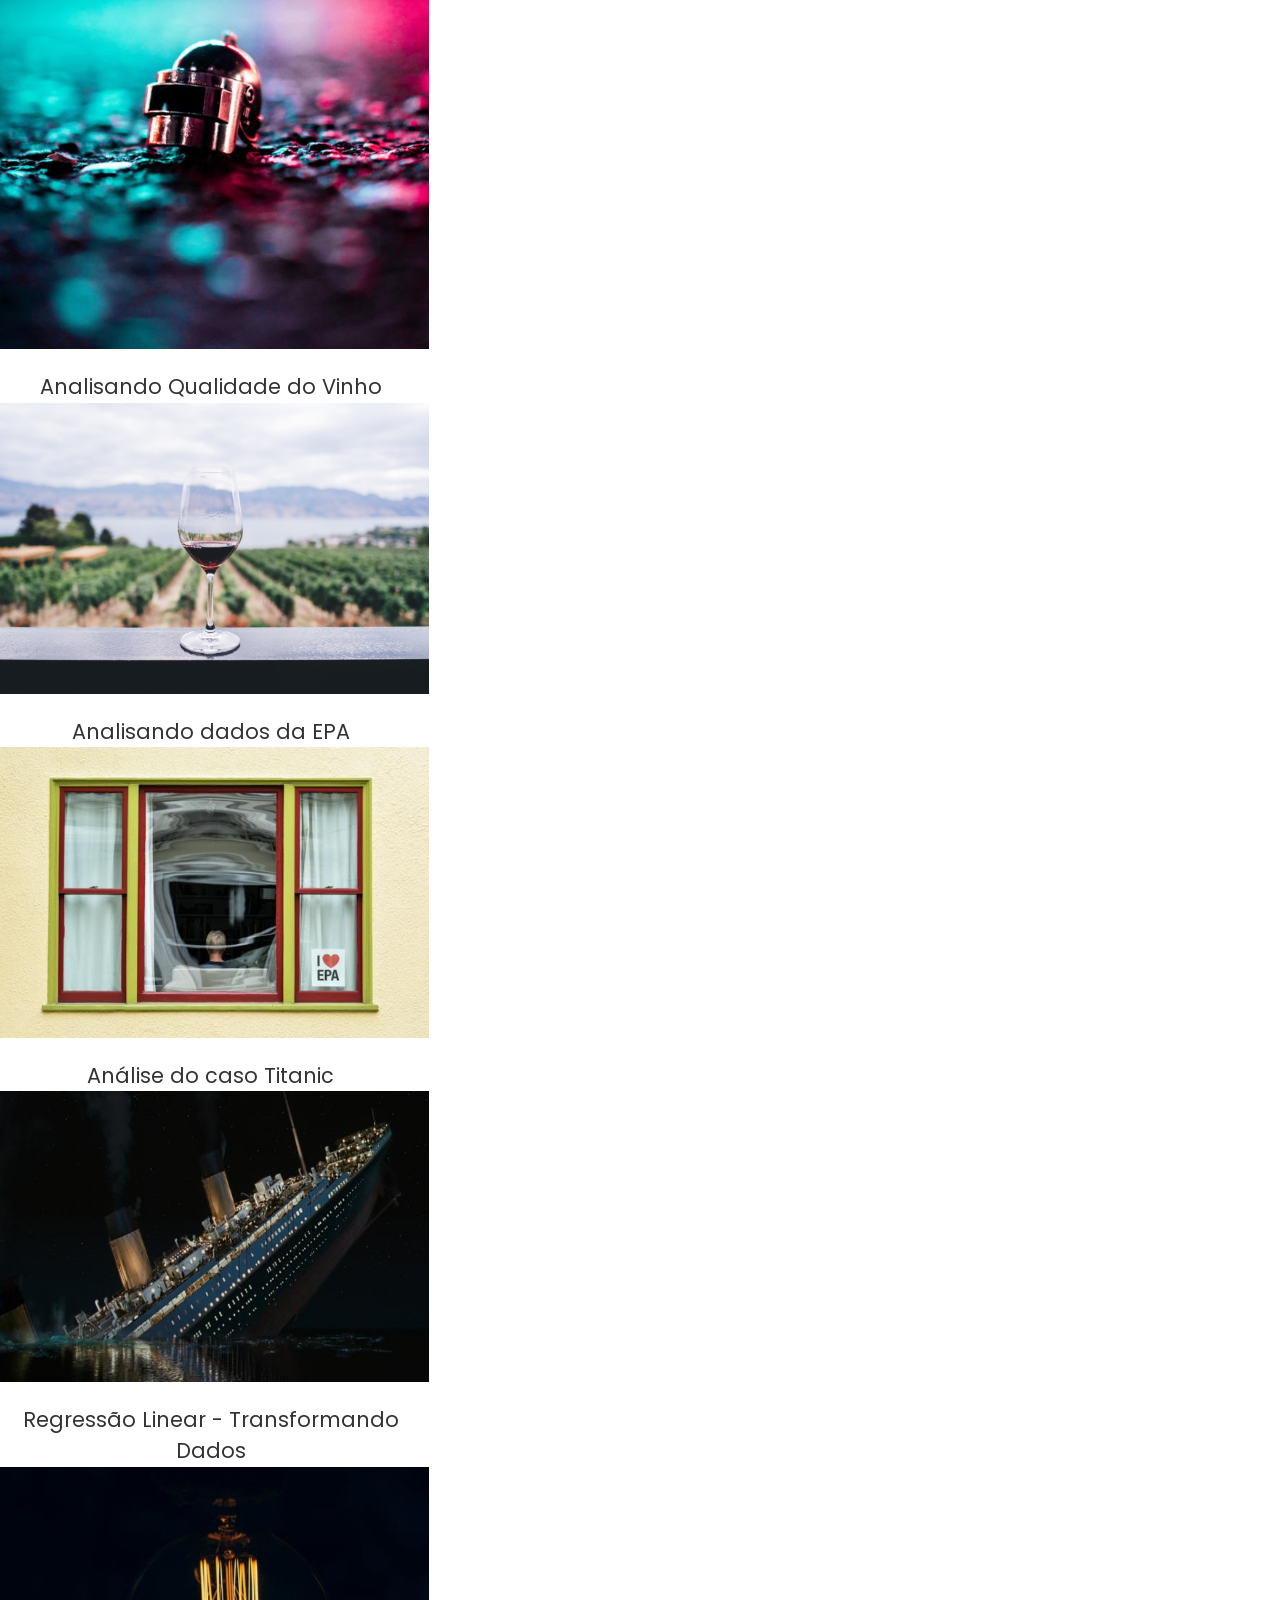
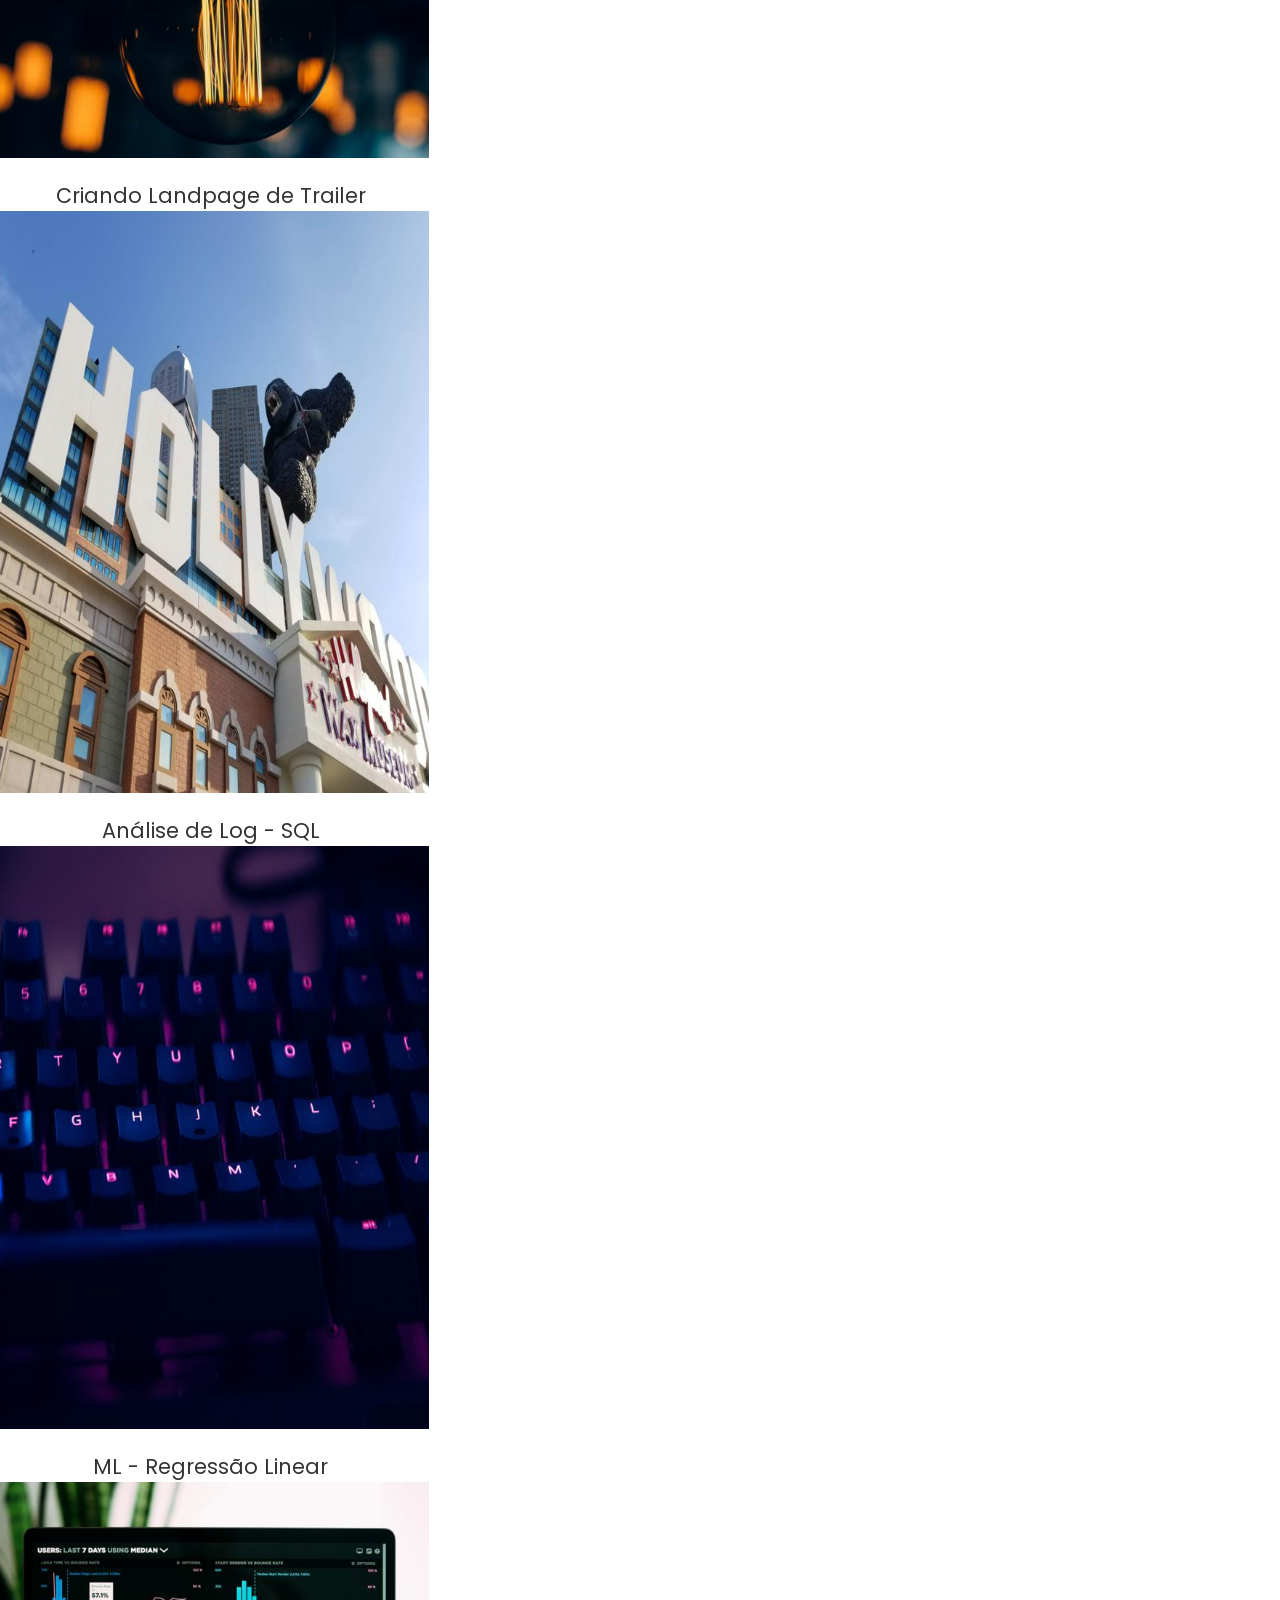
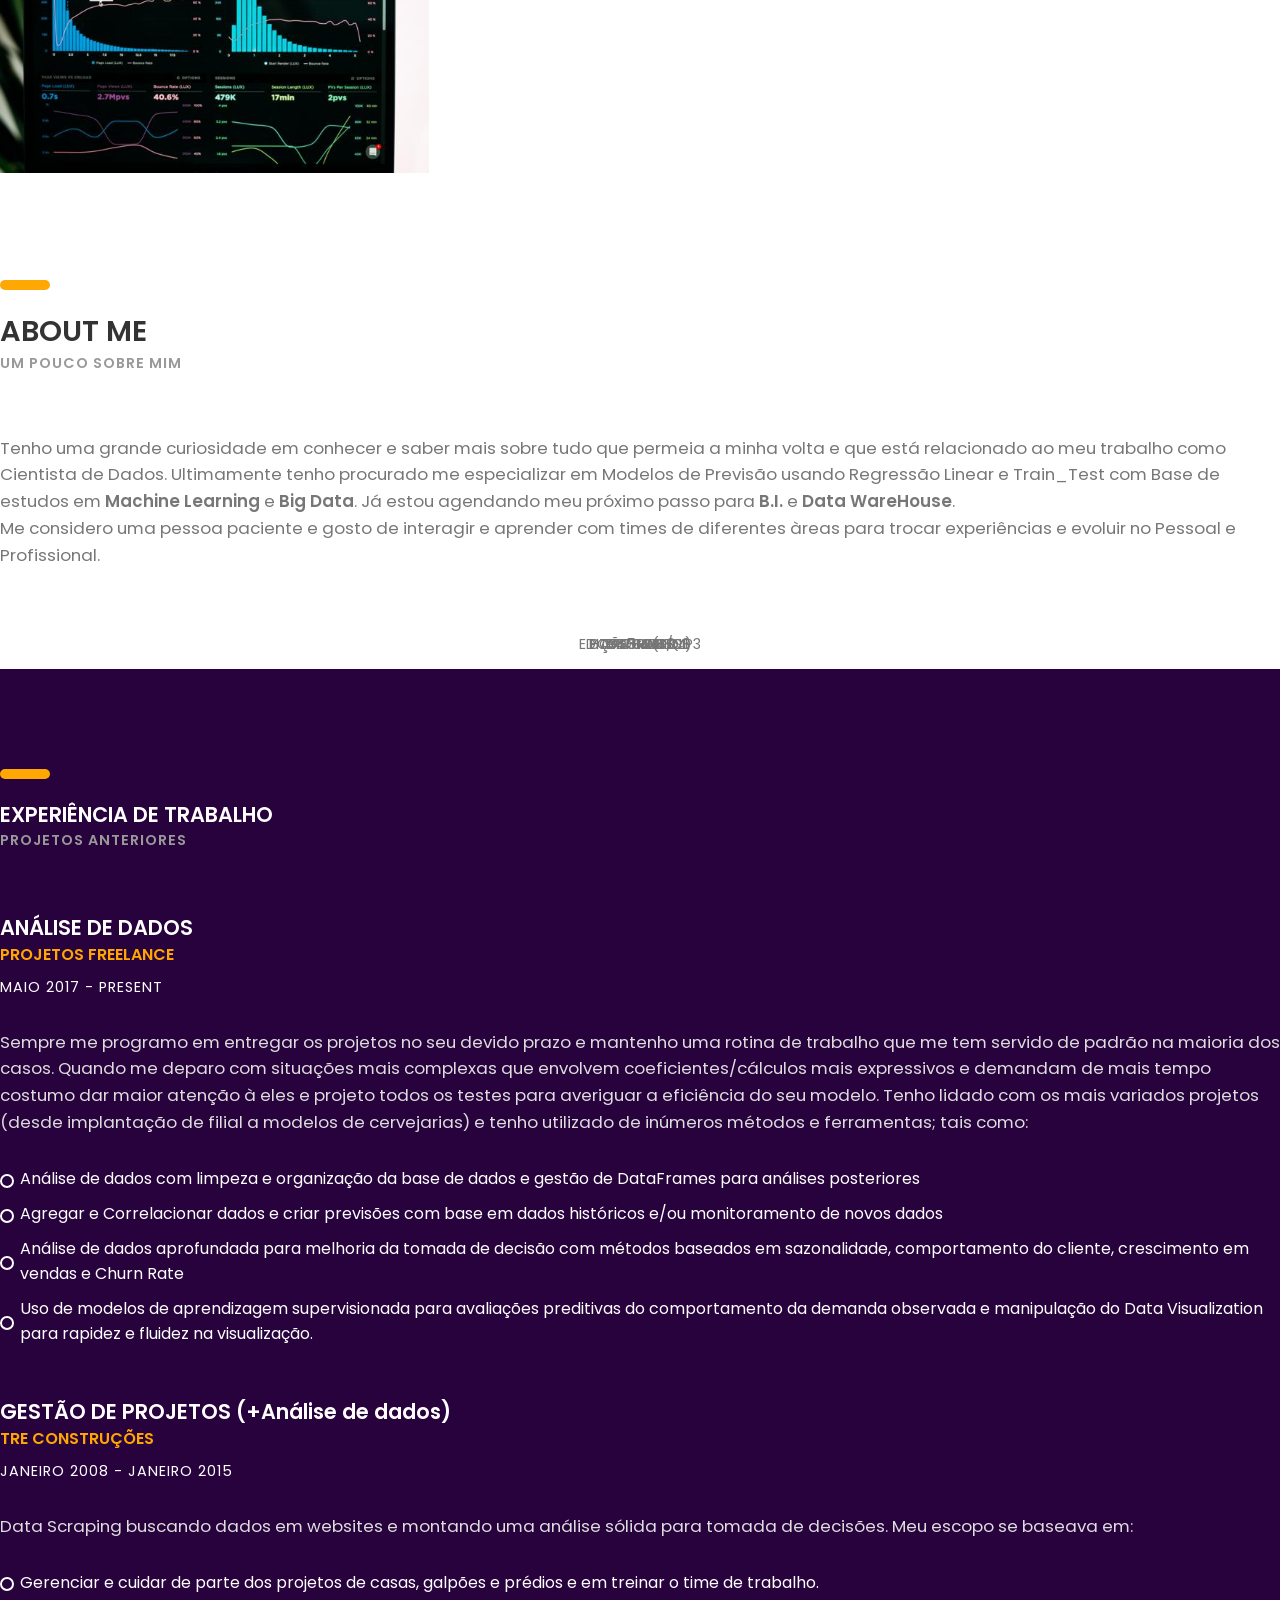
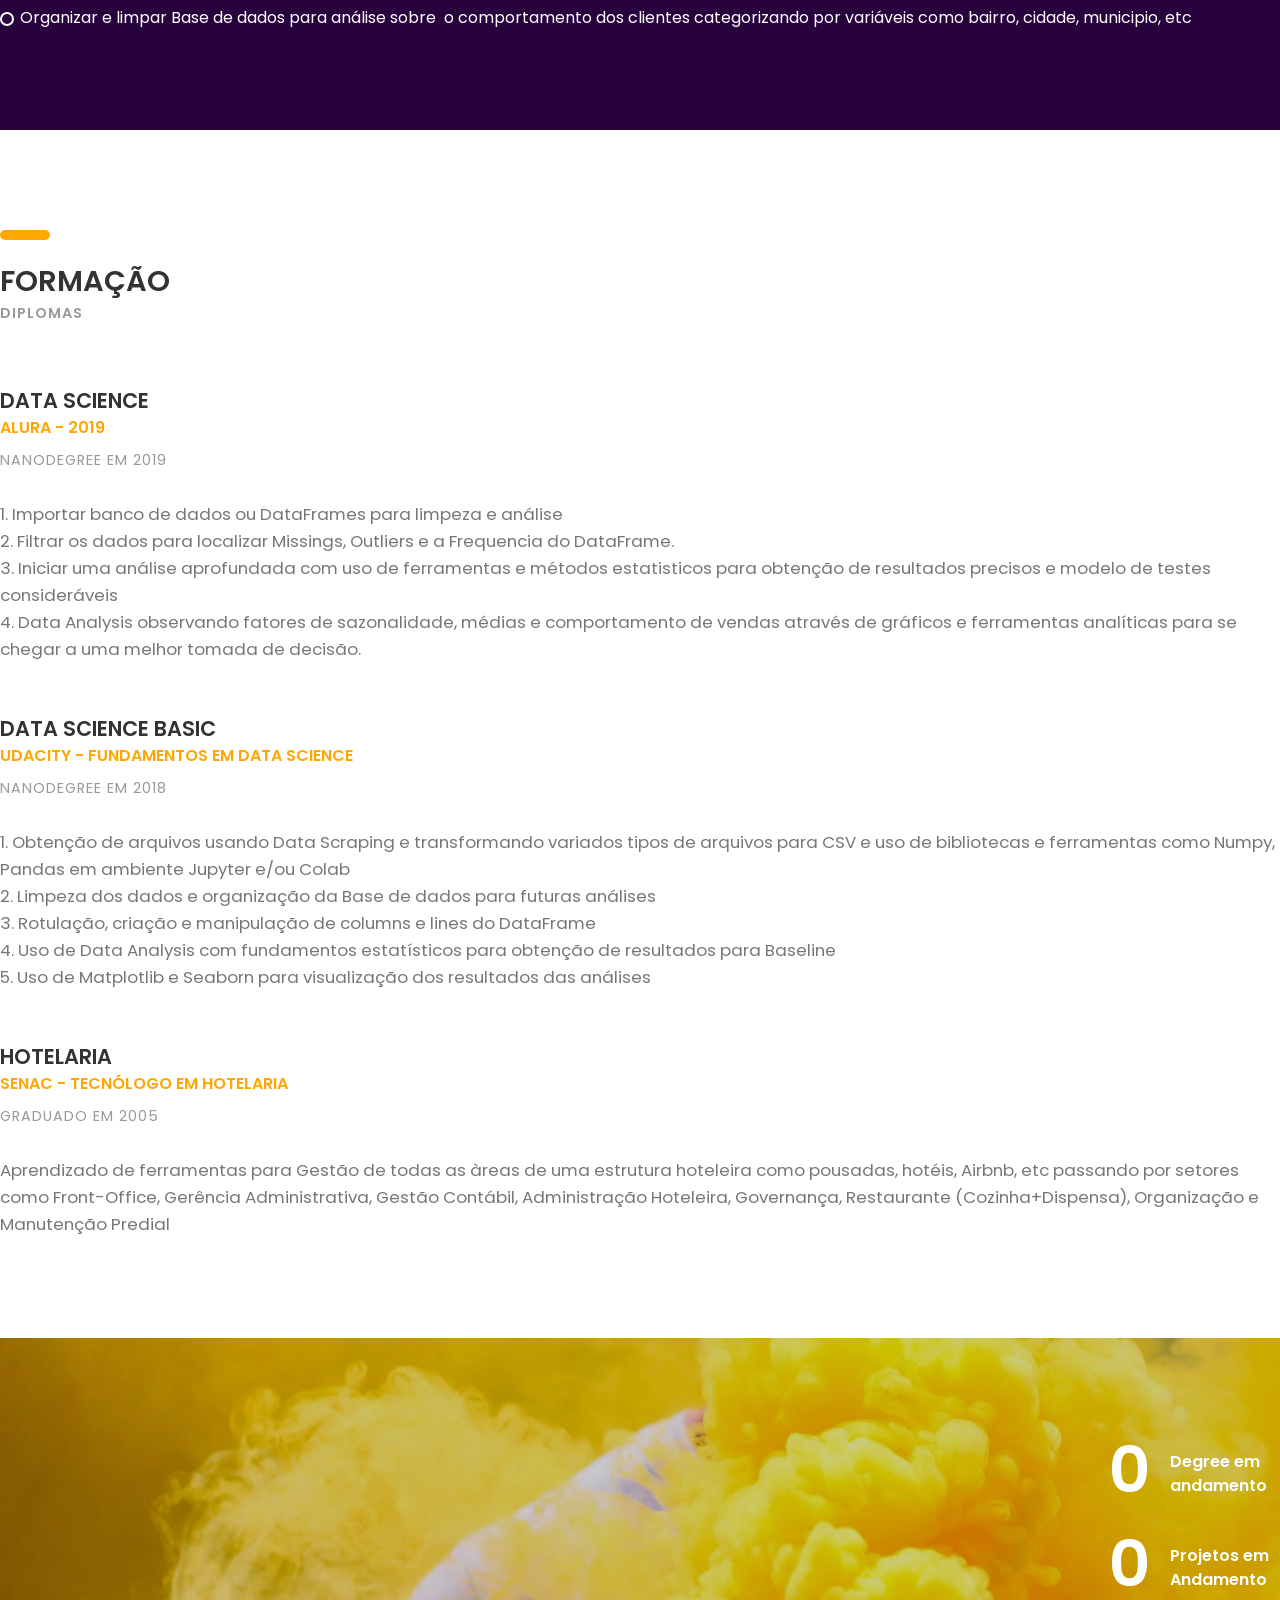
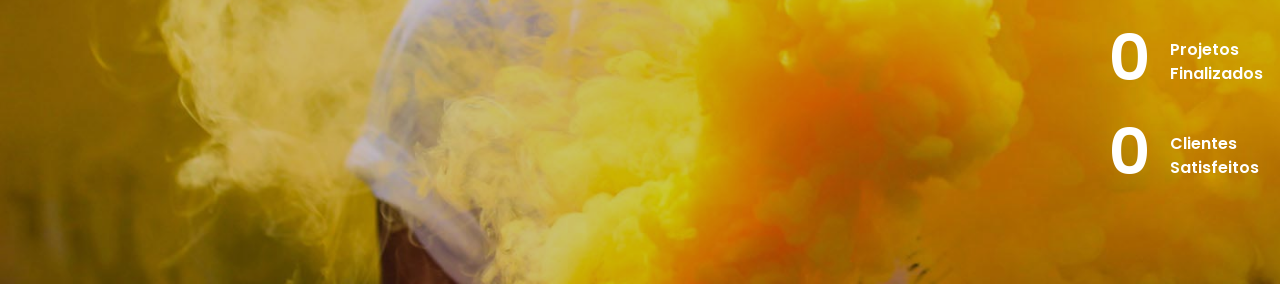
==== commit ae2760f4: "atualizacao github" ====
--- a/index.html
+++ b/index.html
@@ -222,9 +222,9 @@
 						
 						<div class="col-sm-6 col-md-6 col-lg-3">
 							<div class="radial-prog-area margin-b-30">
-								<div class="radial-progress" data-prog-percent=".90">
-									<div></div>
-									<h6 class="progress-title">YOUTUBE</h6>
+								<div class="radial-progress" data-prog-percent=".78">
+									<div></div>
+									<h6 class="progress-title">GITHUB</h6>
 								</div>
 							</div><!-- radial-prog-area-->
 						</div><!-- col-sm-6-->
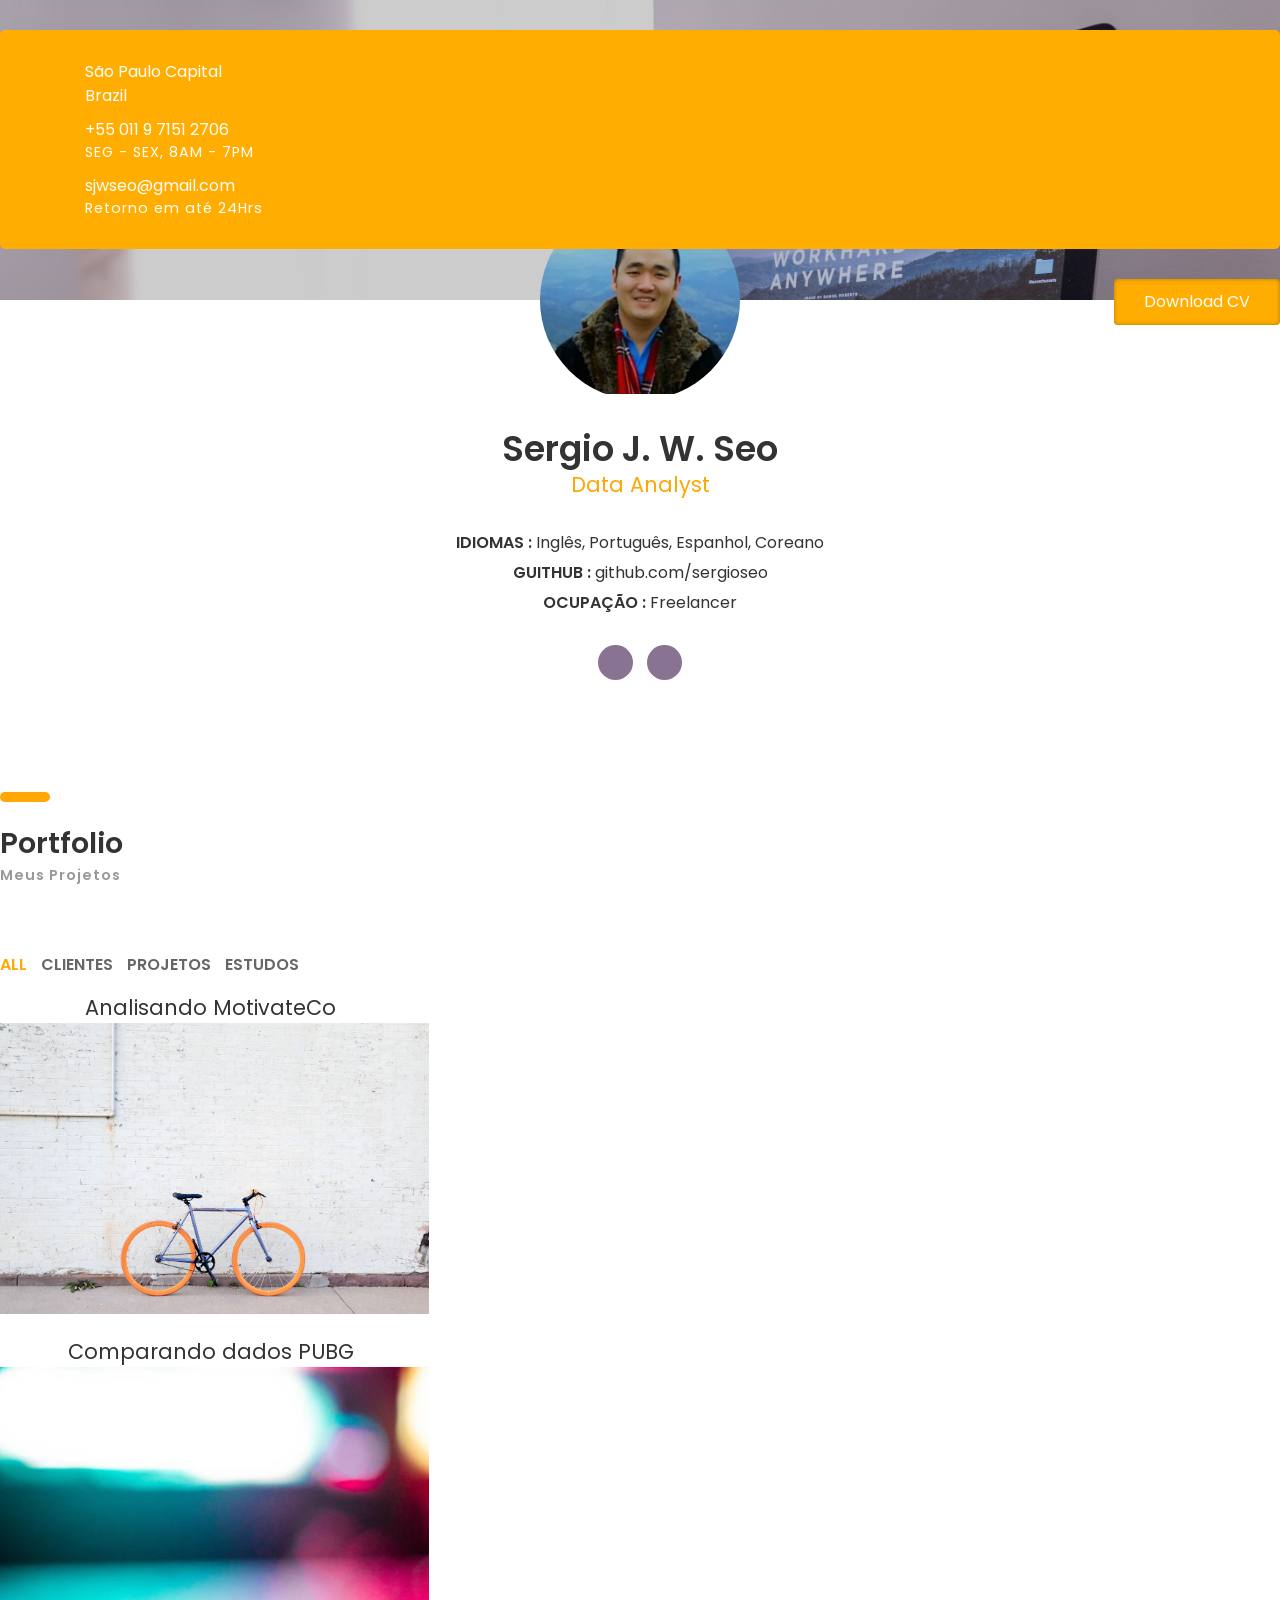
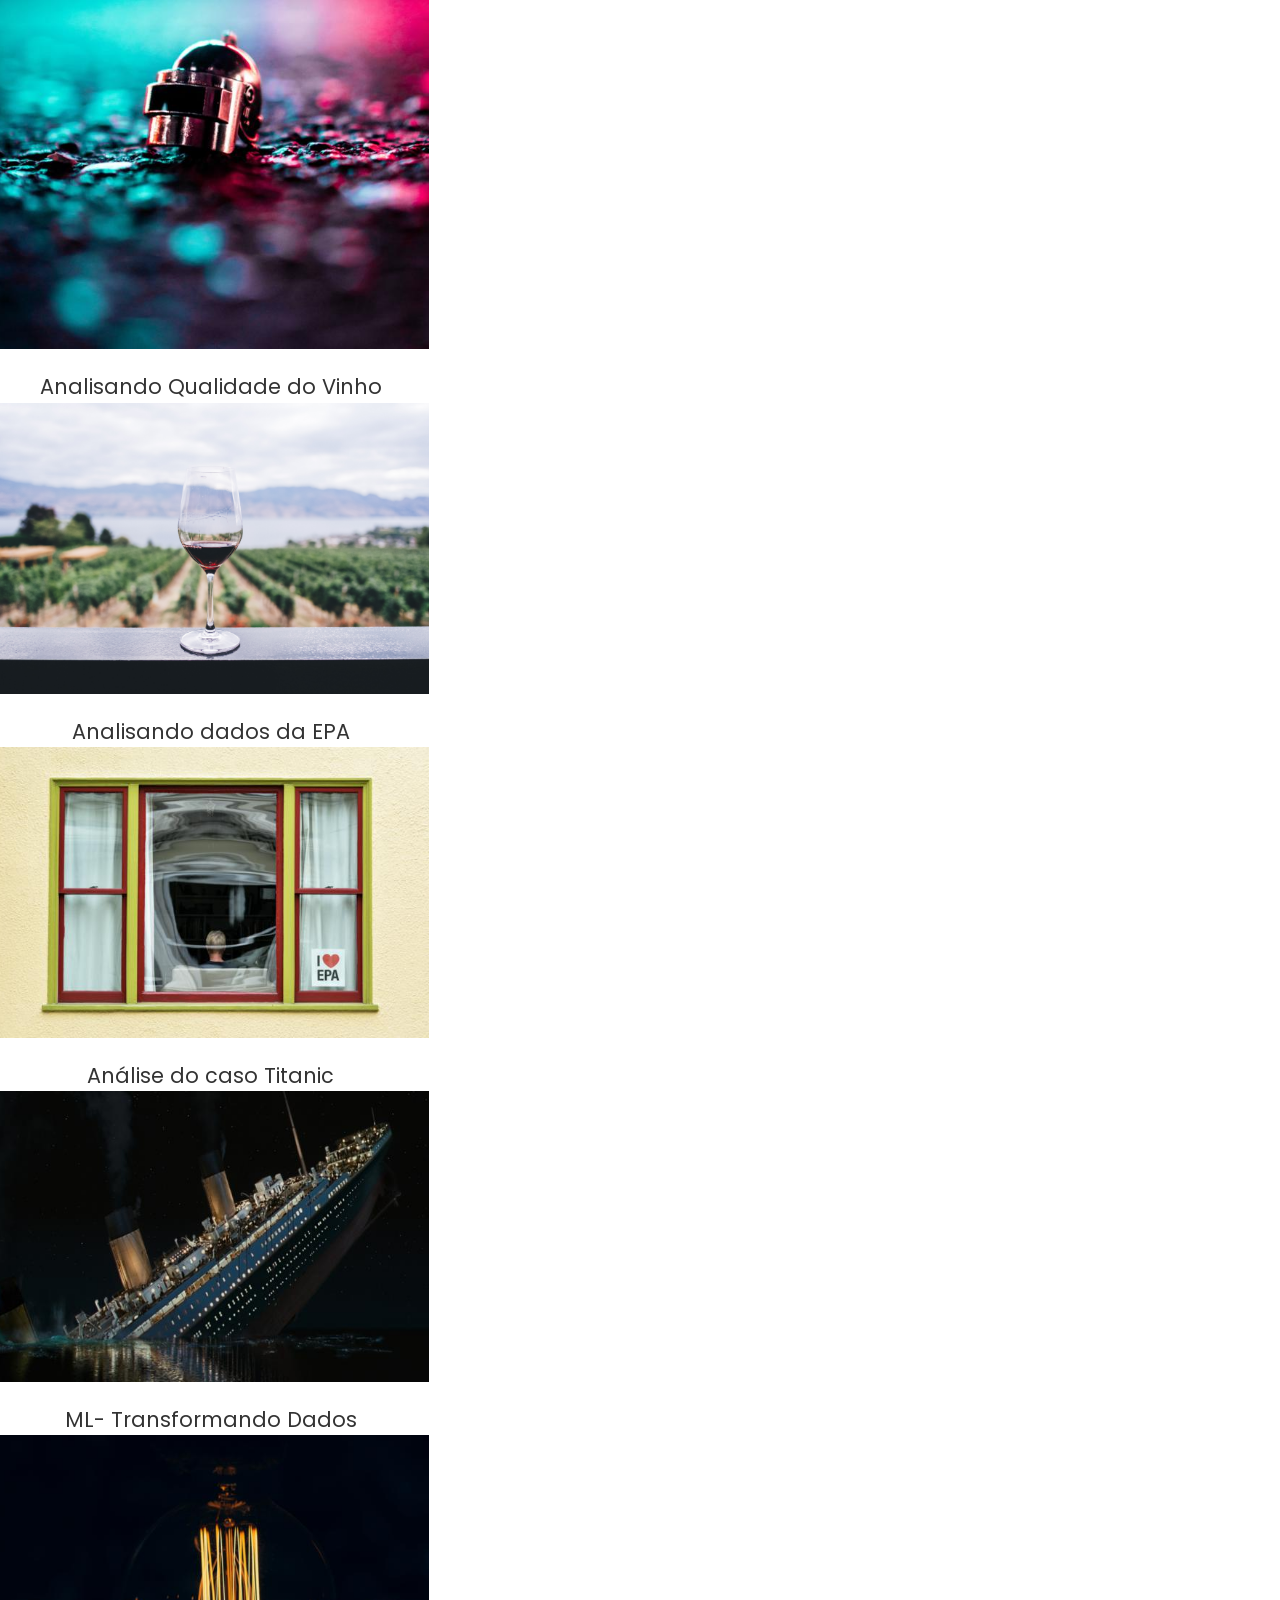
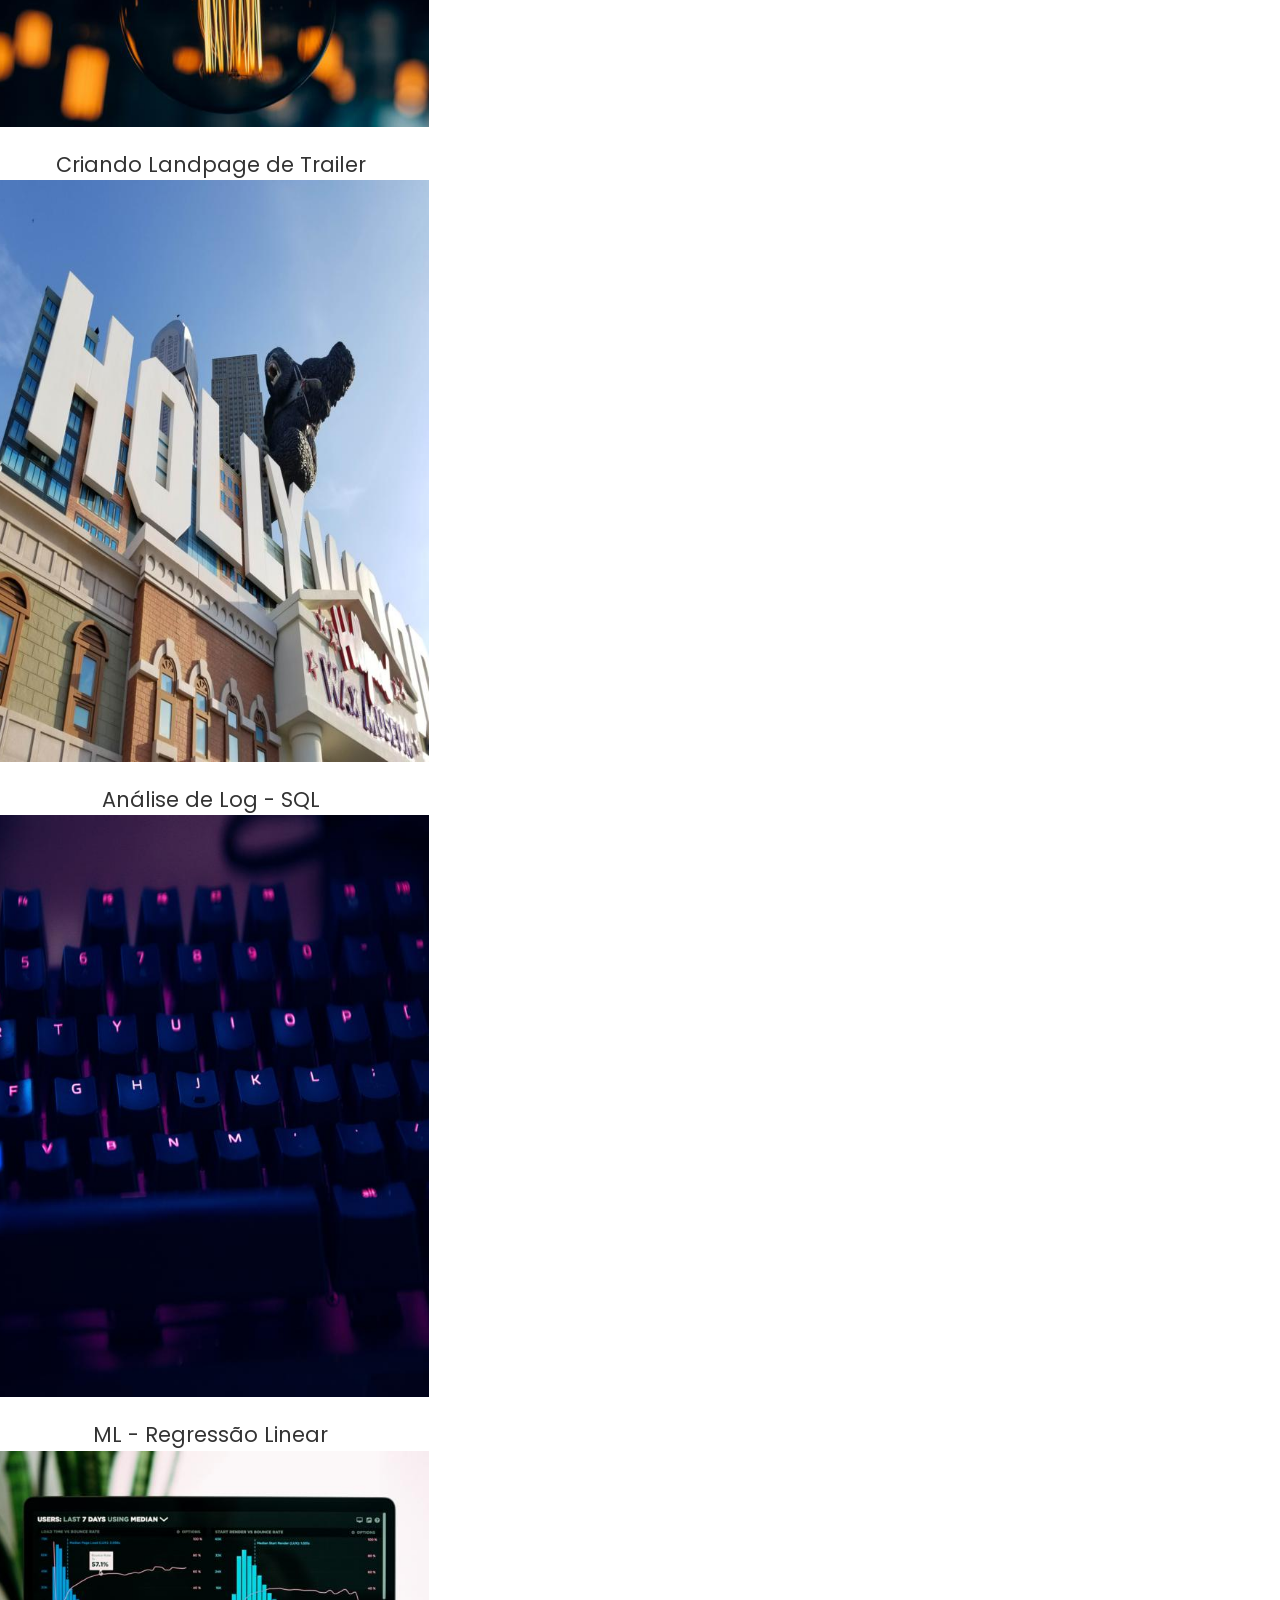
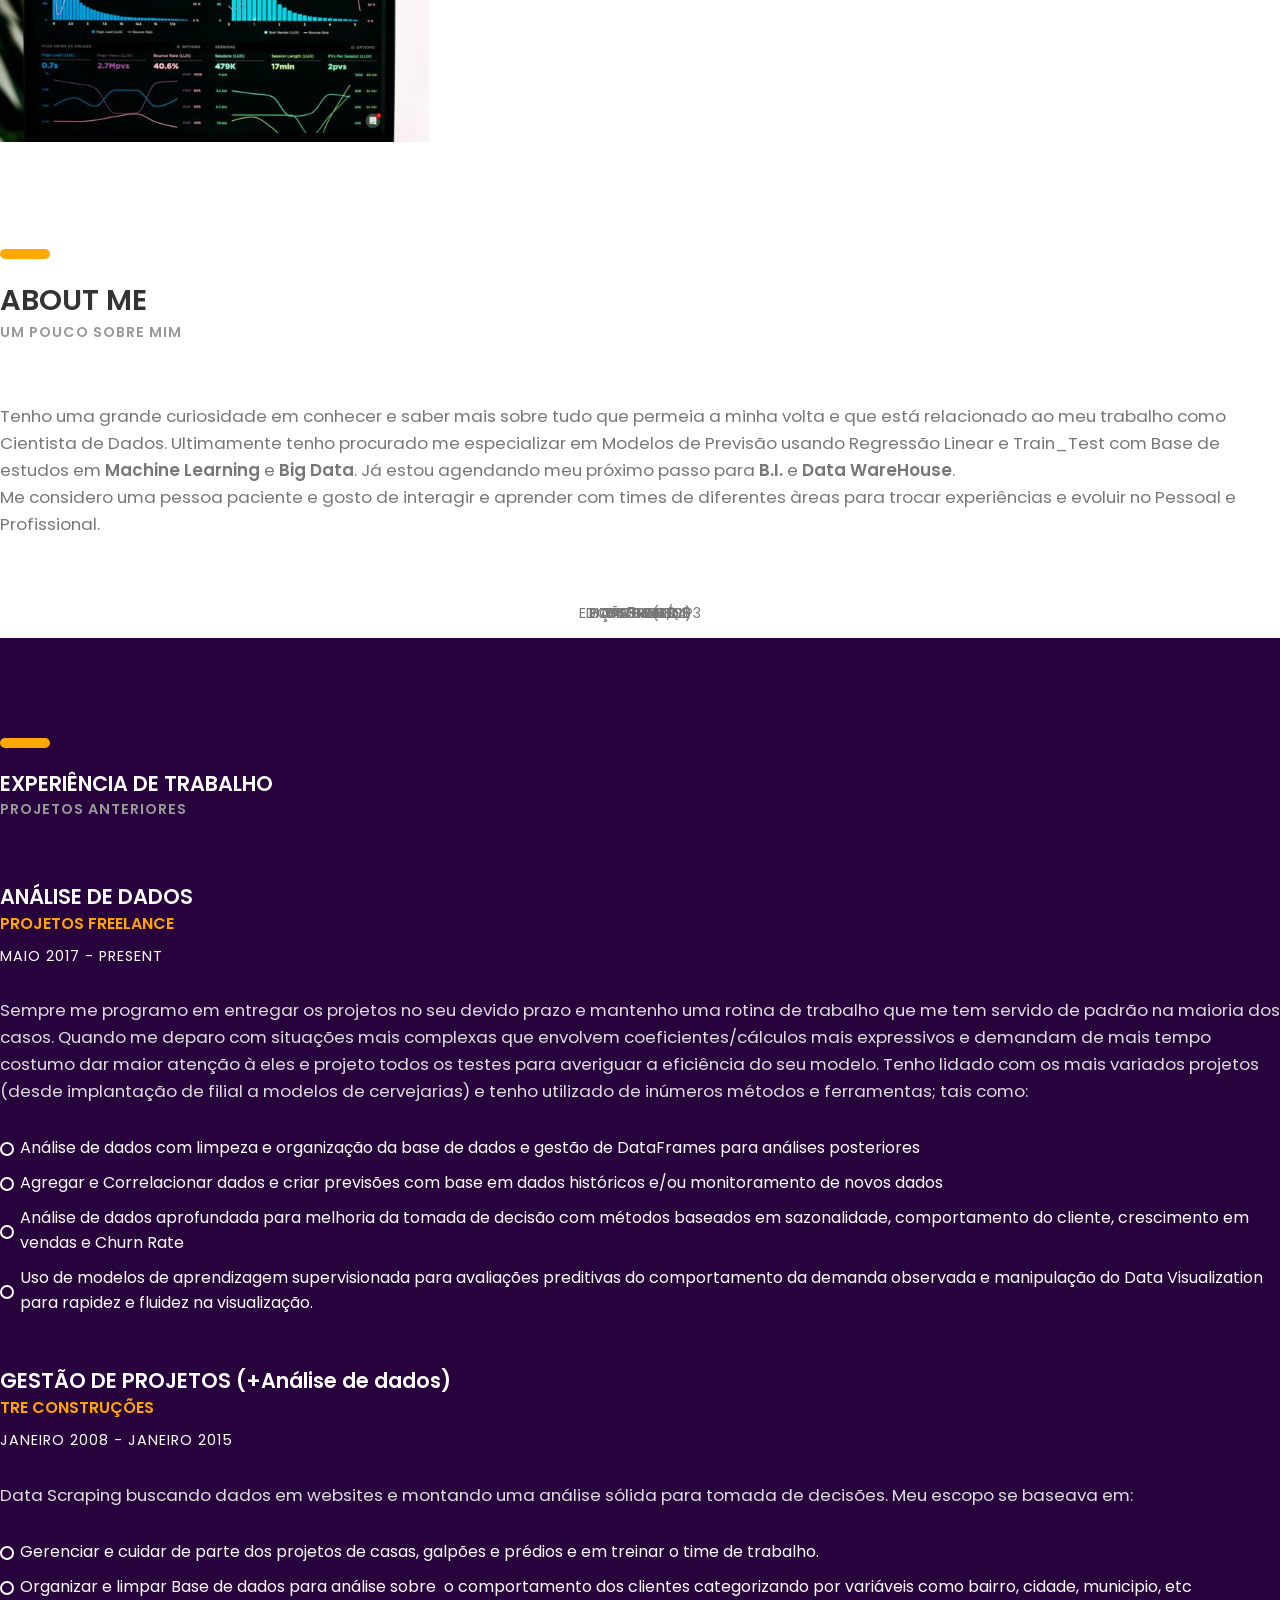
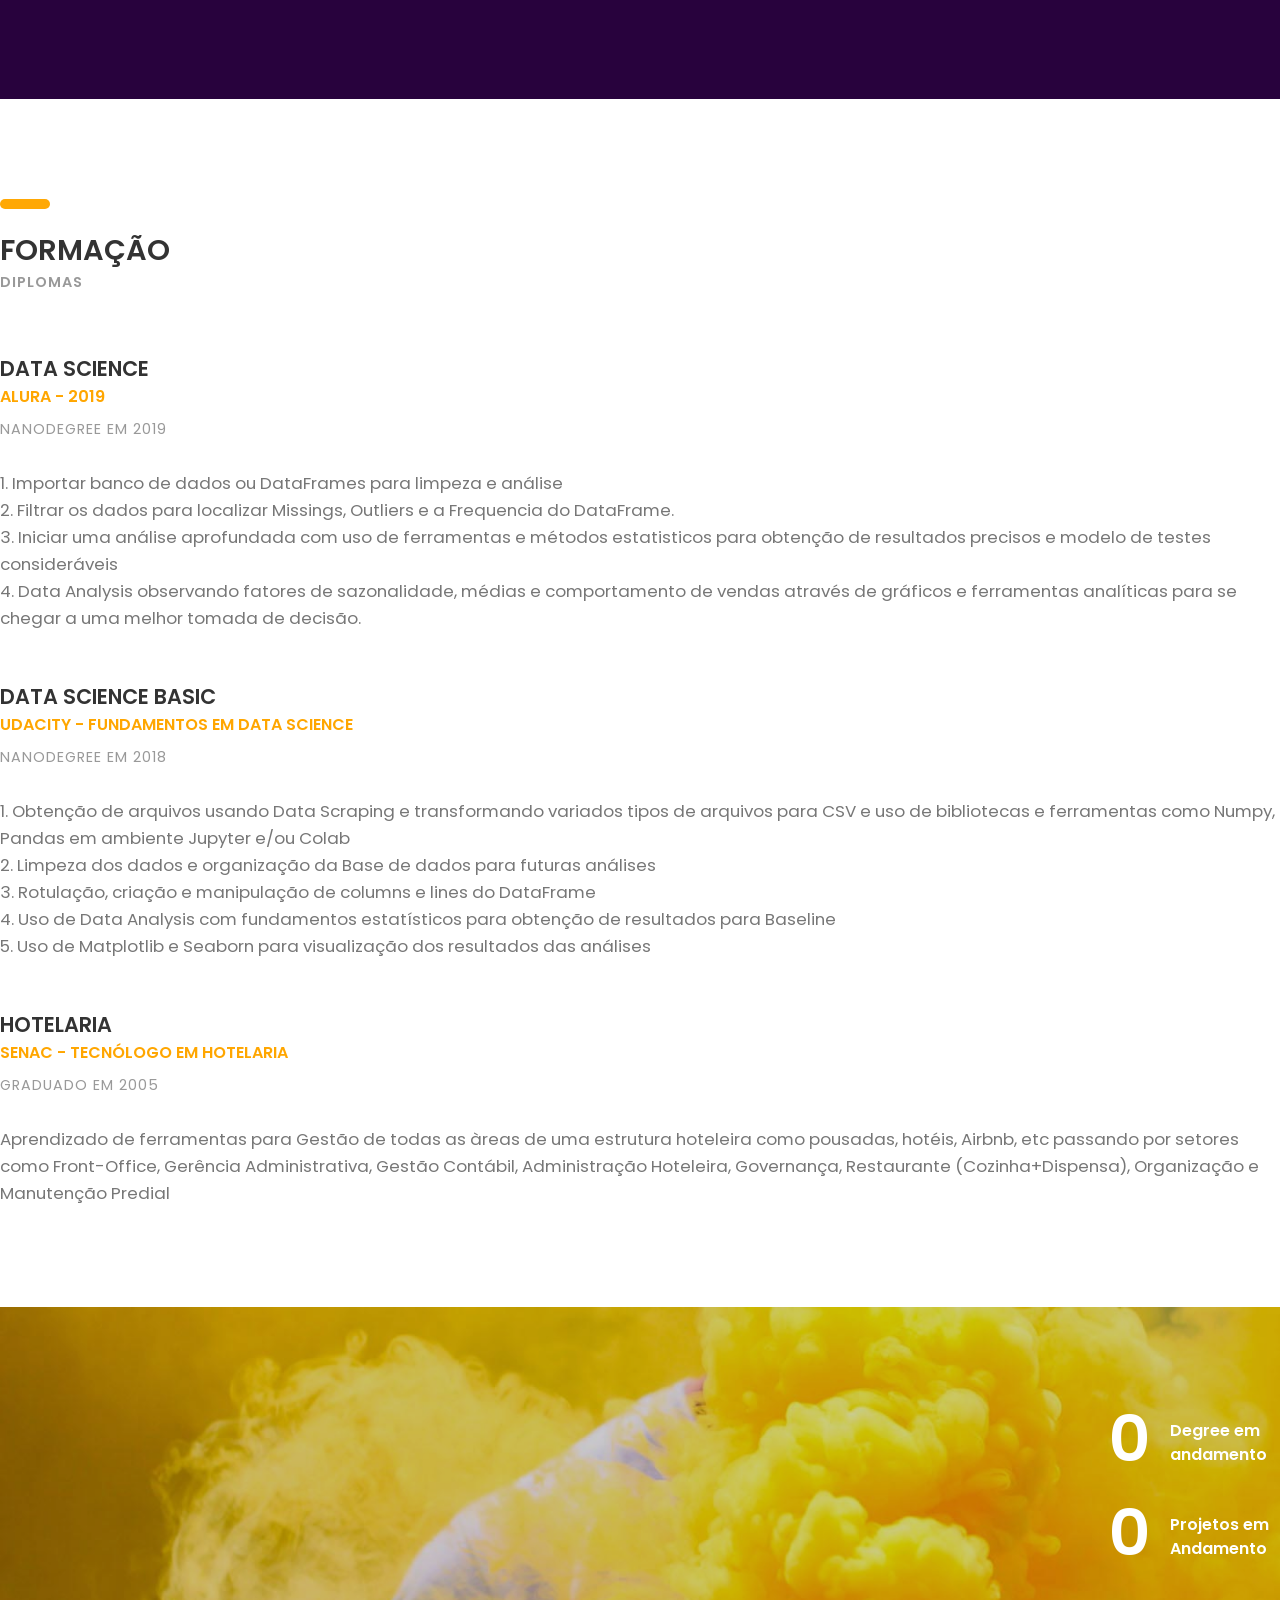
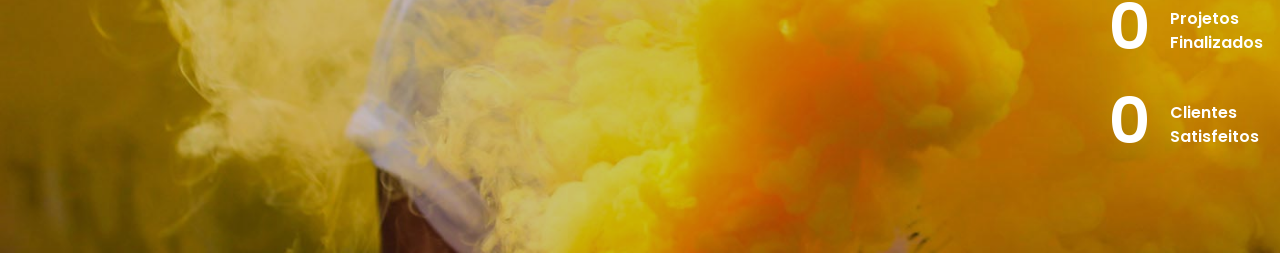
==== commit 5a930747: "uppdate RL para ML" ====
--- a/index.html
+++ b/index.html
@@ -146,8 +146,8 @@
 			</div><!-- p-item -->
 			
 			<div class="p-item projetos">
-				<a href="https://github.com/sergioseo/RegressaoLinear2.io/blob/master/Projeto/RL_transformando_dados.ipynb", target="_blank" data-fluidbox>
-					<h4 style="text-align:center" >Regressão Linear - Transformando Dados</h4></a>
+				<a href="https://github.com/sergioseo/RegressaoLinear2.io/blob/master/Projeto/regressao_linear_transformando_dados.ipynb, target="_blank" data-fluidbox>
+					<h4 style="text-align:center" >ML- Transformando Dados</h4></a>
 					<img src="images/portfolio-4-600x400.jpg" alt="">
 			</div><!-- p-item -->
 			
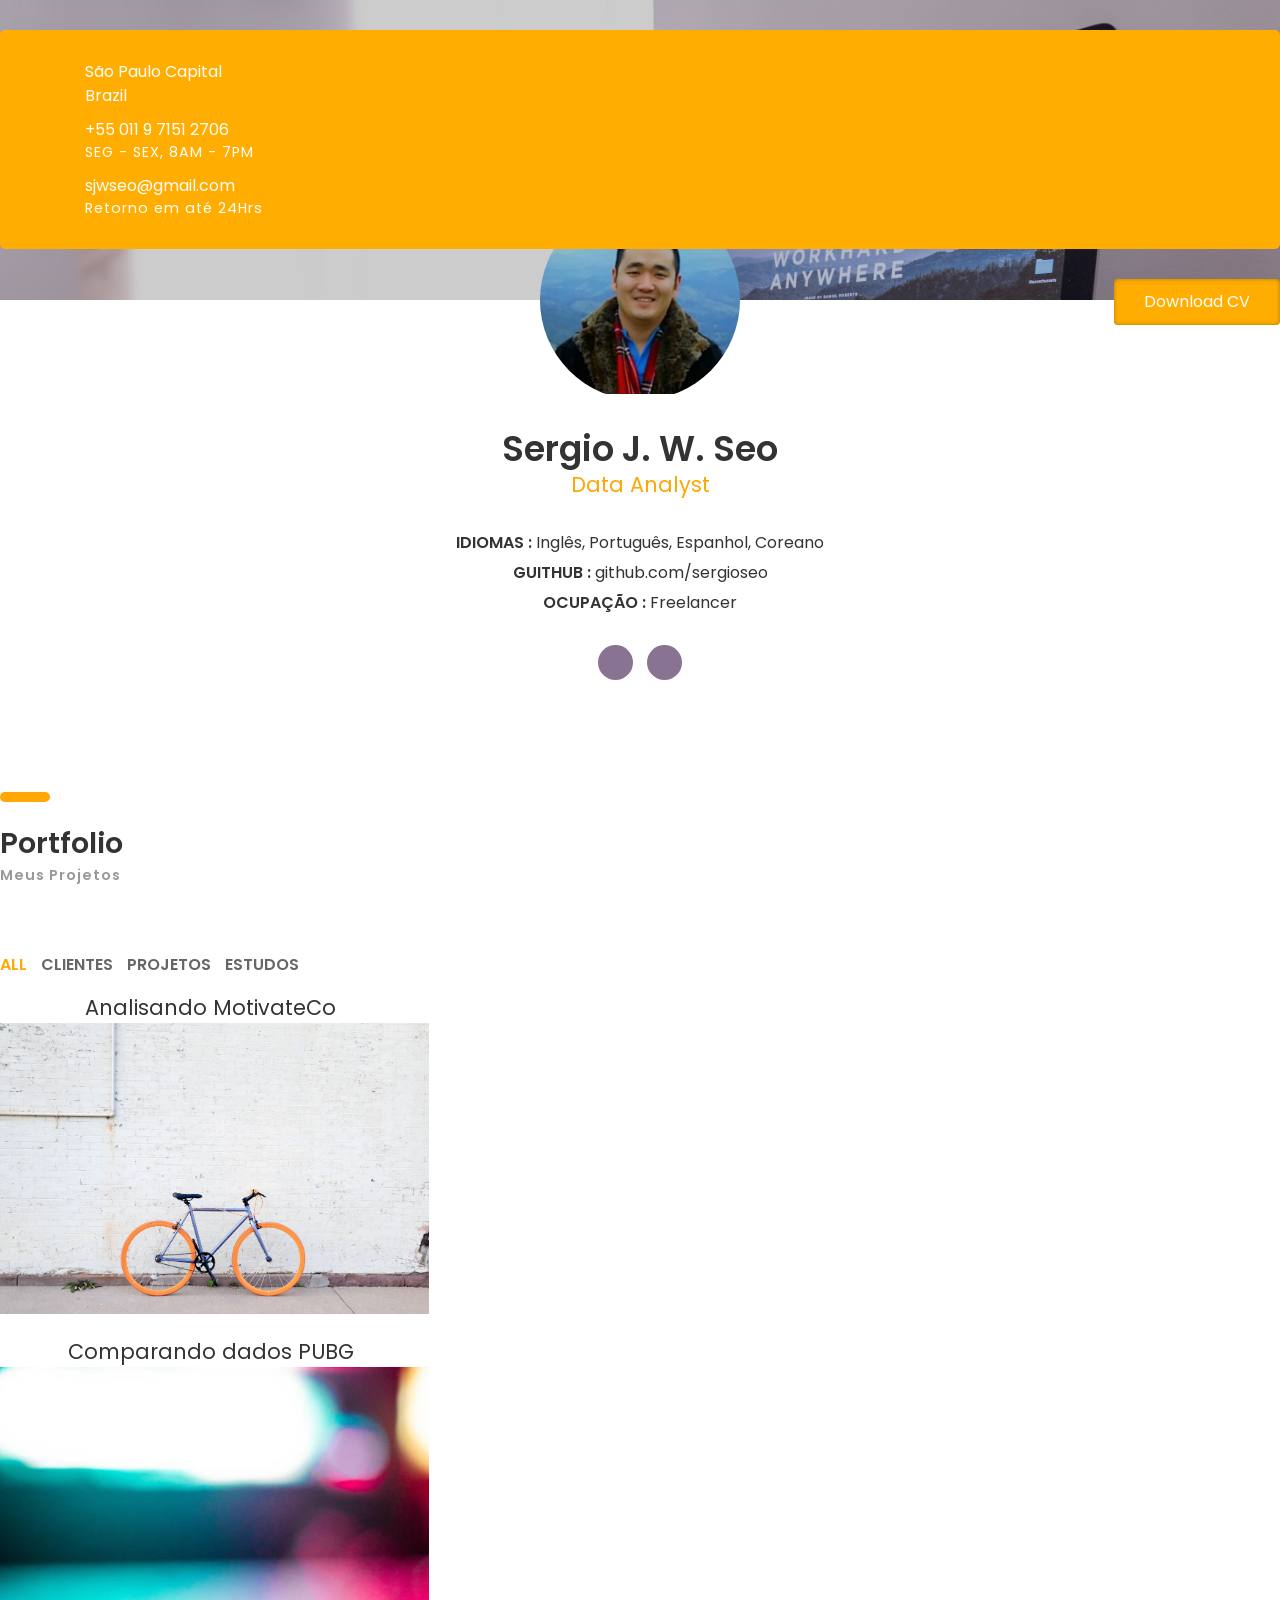
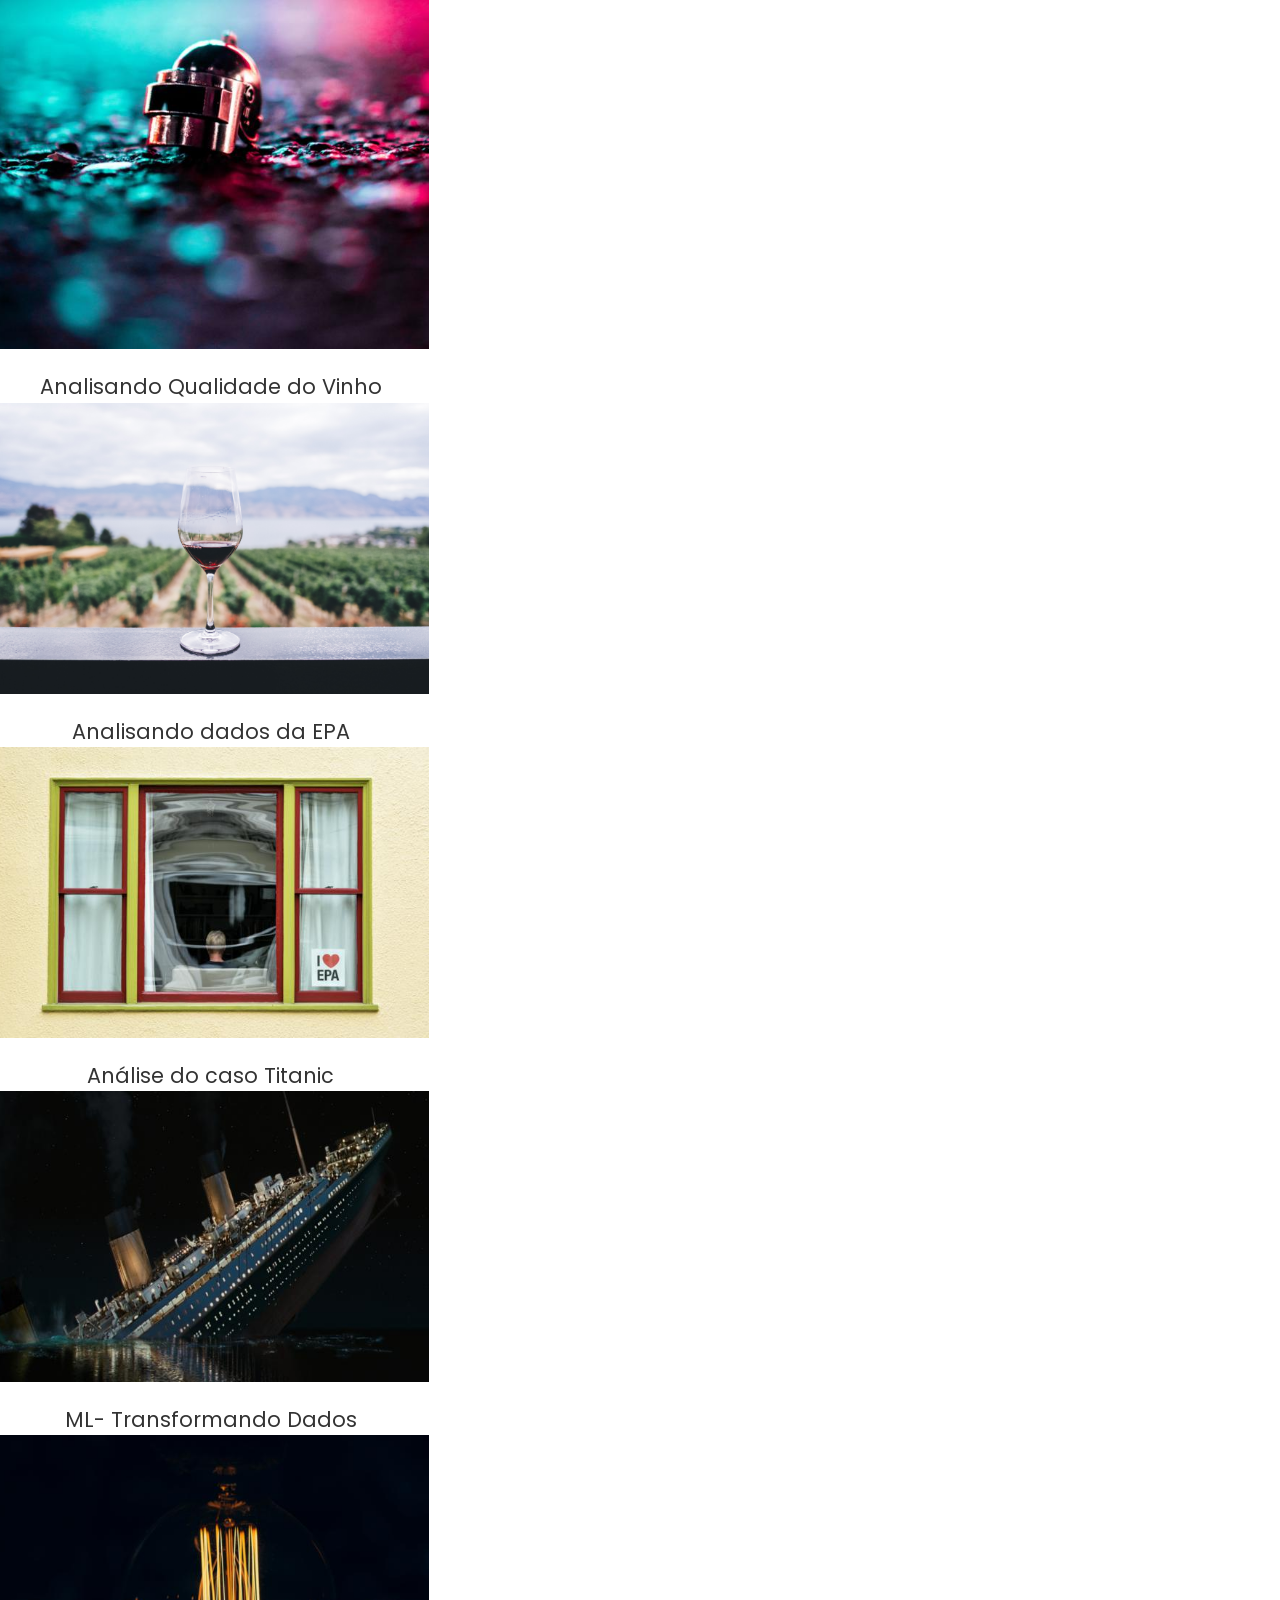
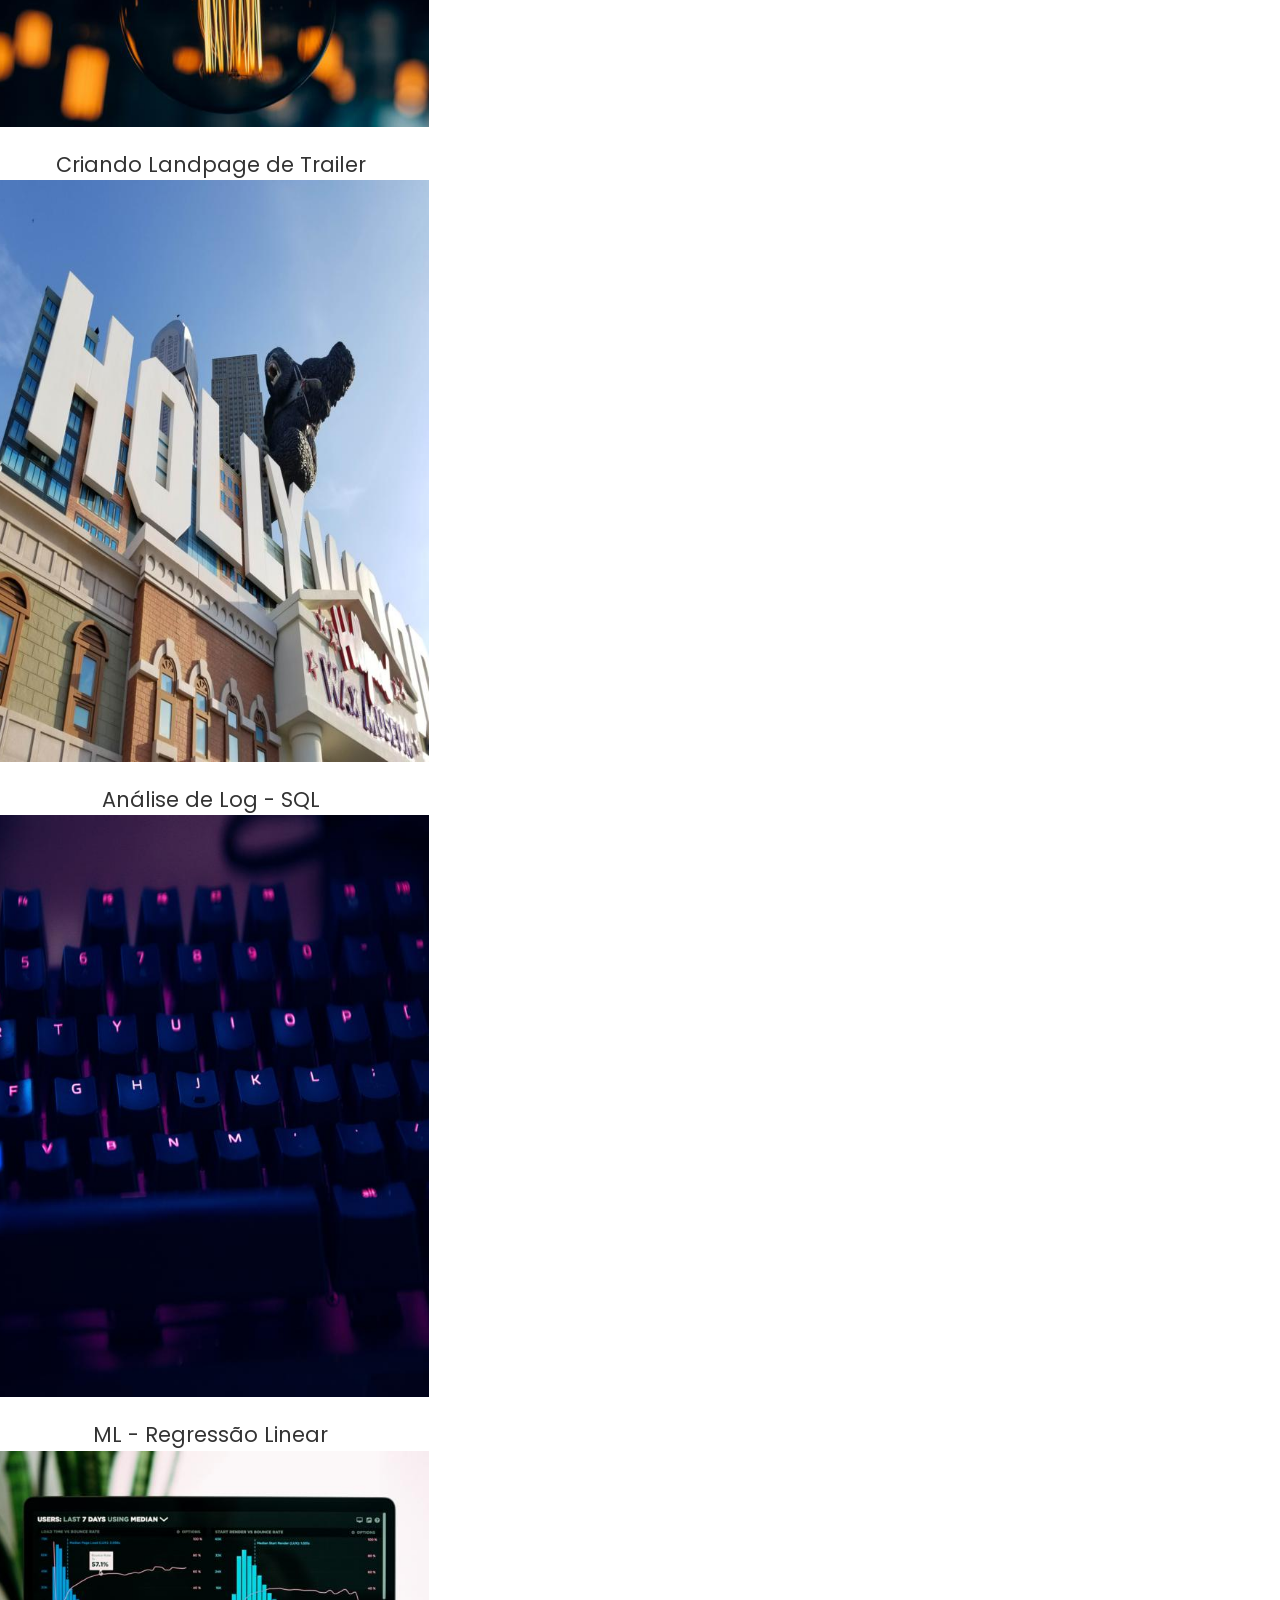
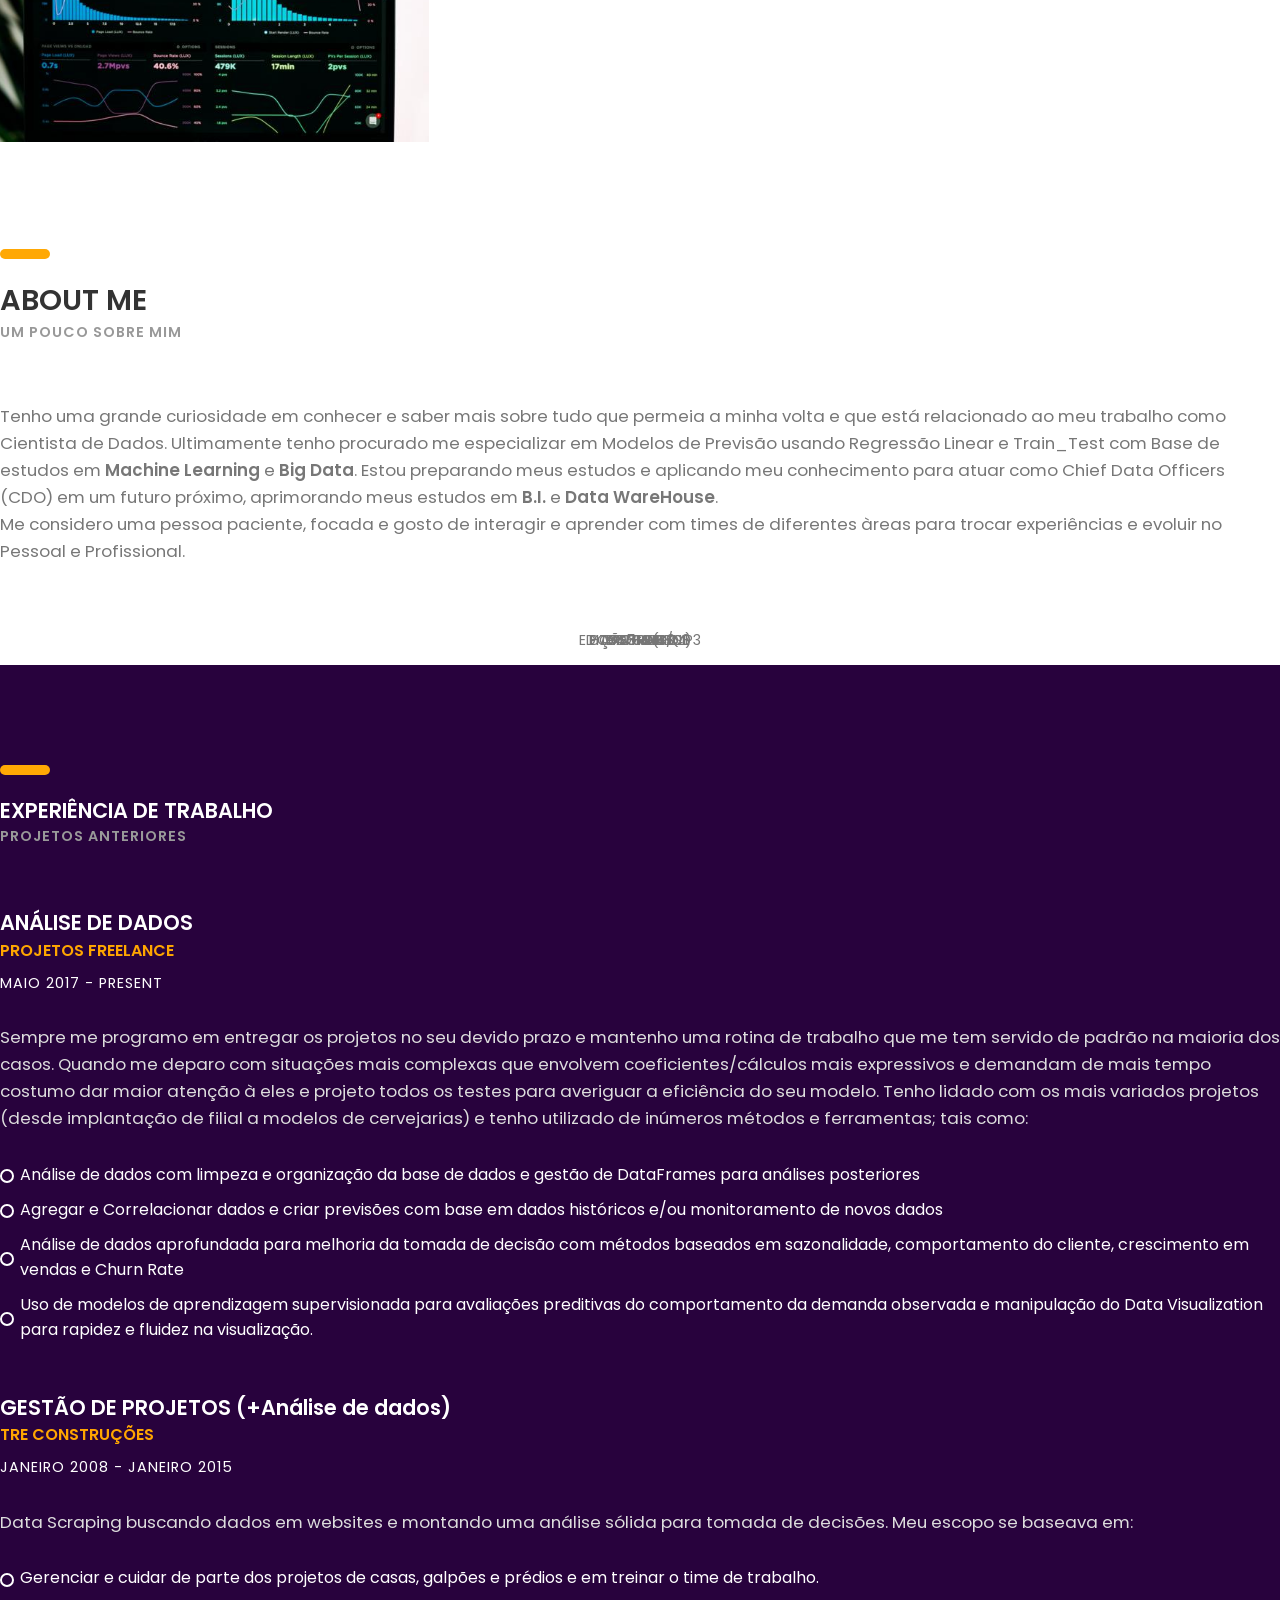
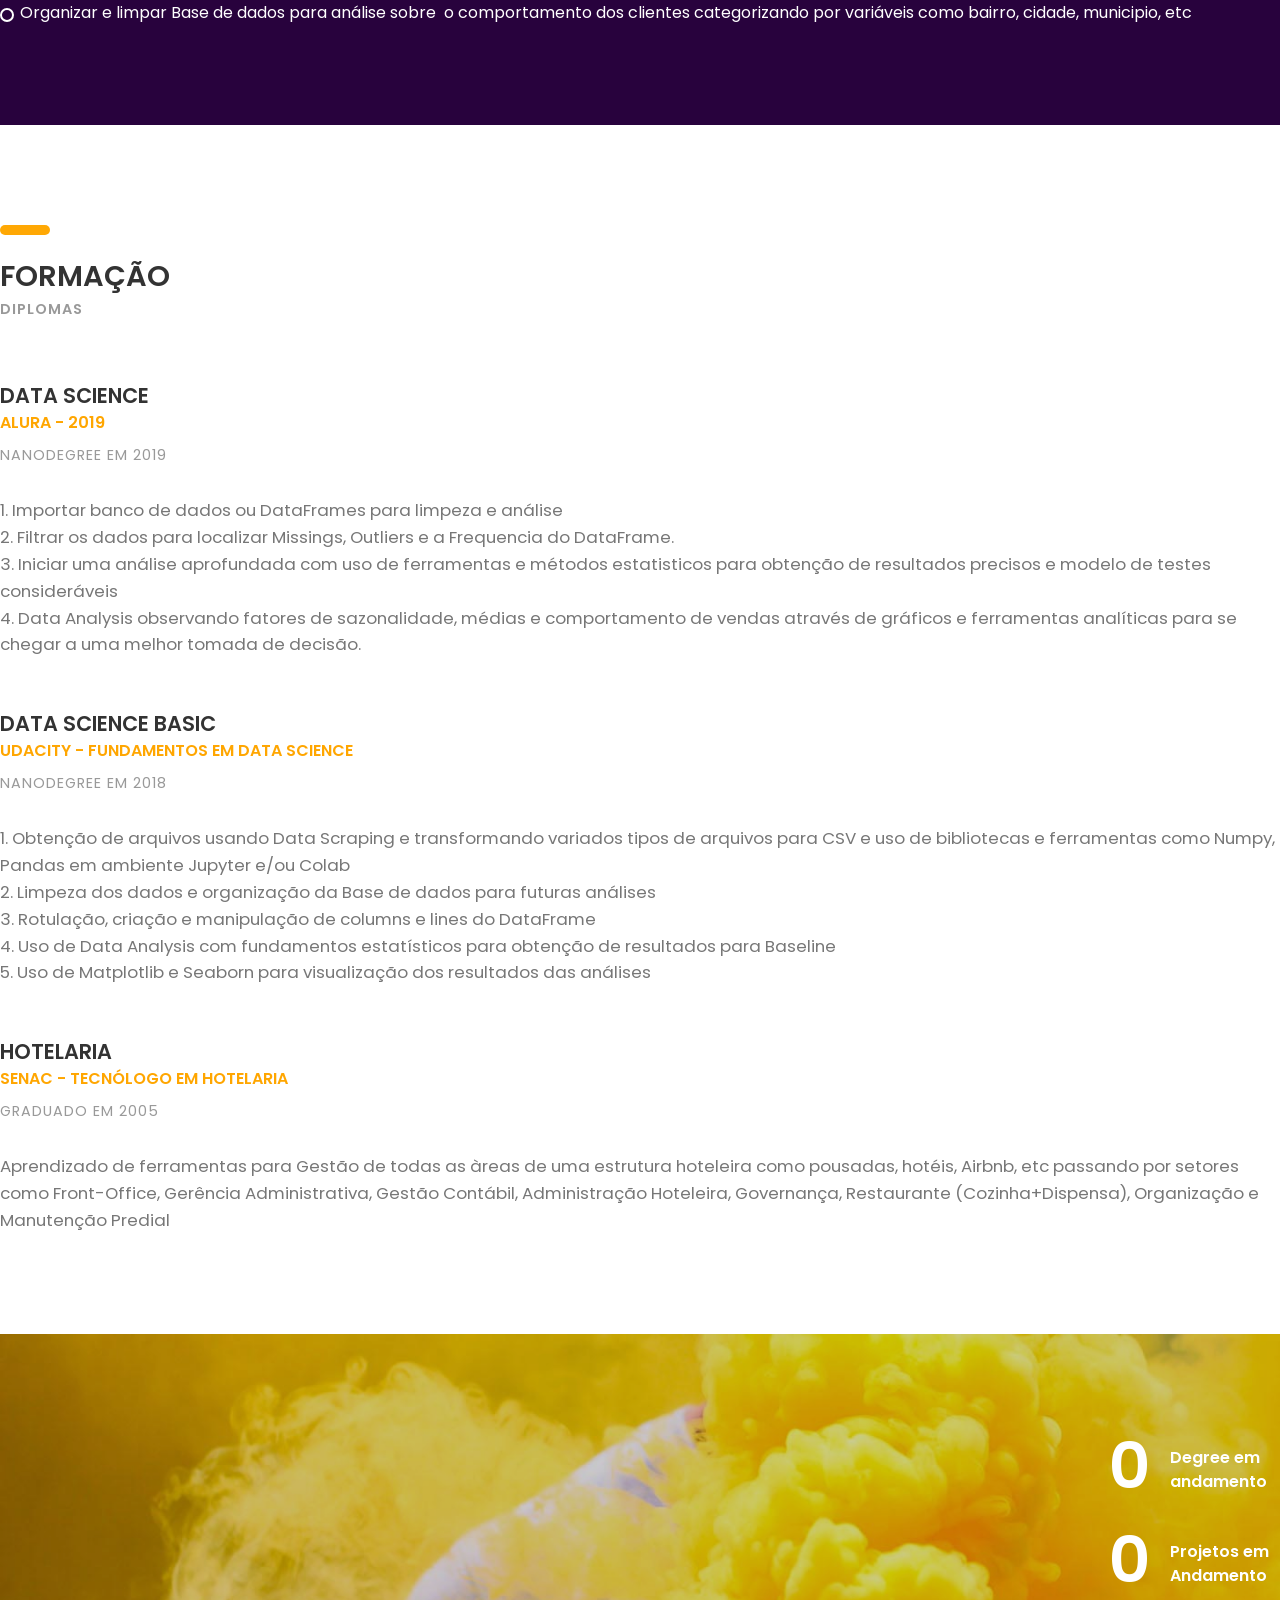
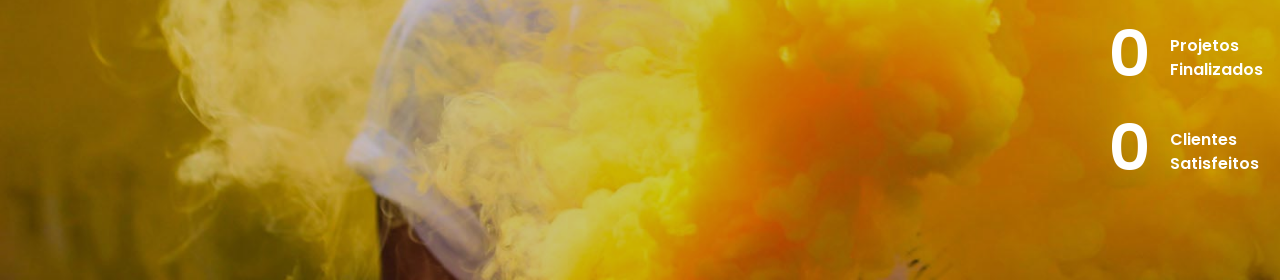
==== commit 0edfa75d: "uppdate abaout me" ====
--- a/index.html
+++ b/index.html
@@ -187,9 +187,11 @@
 					<p class="margin-b-50">Tenho uma grande curiosidade em conhecer e saber mais sobre tudo que permeia
 						a minha volta e que está relacionado ao meu trabalho como Cientista de Dados. Ultimamente tenho 
 						procurado me especializar em Modelos de Previsão usando Regressão Linear e Train_Test com Base de
-						estudos em <b>Machine Learning</b> e <b>Big Data</b>. Já estou agendando meu próximo passo para 
-						<b>B.I.</b> e <b>Data WareHouse</b>.</br>Me considero uma pessoa paciente e gosto de interagir e 
-						aprender com times de diferentes àreas para trocar experiências e evoluir no Pessoal e Profissional.
+						estudos em <b>Machine Learning</b> e <b>Big Data</b>. Estou preparando meus estudos e aplicando meu
+						conhecimento para atuar como Chief Data Officers (CDO) em um futuro próximo, aprimorando meus 
+						estudos em <b>B.I.</b> e <b>Data WareHouse</b>.</br>
+						Me considero uma pessoa paciente, focada e gosto de interagir e aprender com times de diferentes àreas
+						 para trocar experiências e evoluir no Pessoal e Profissional.
 					</p>
 					
 					<div class="row">
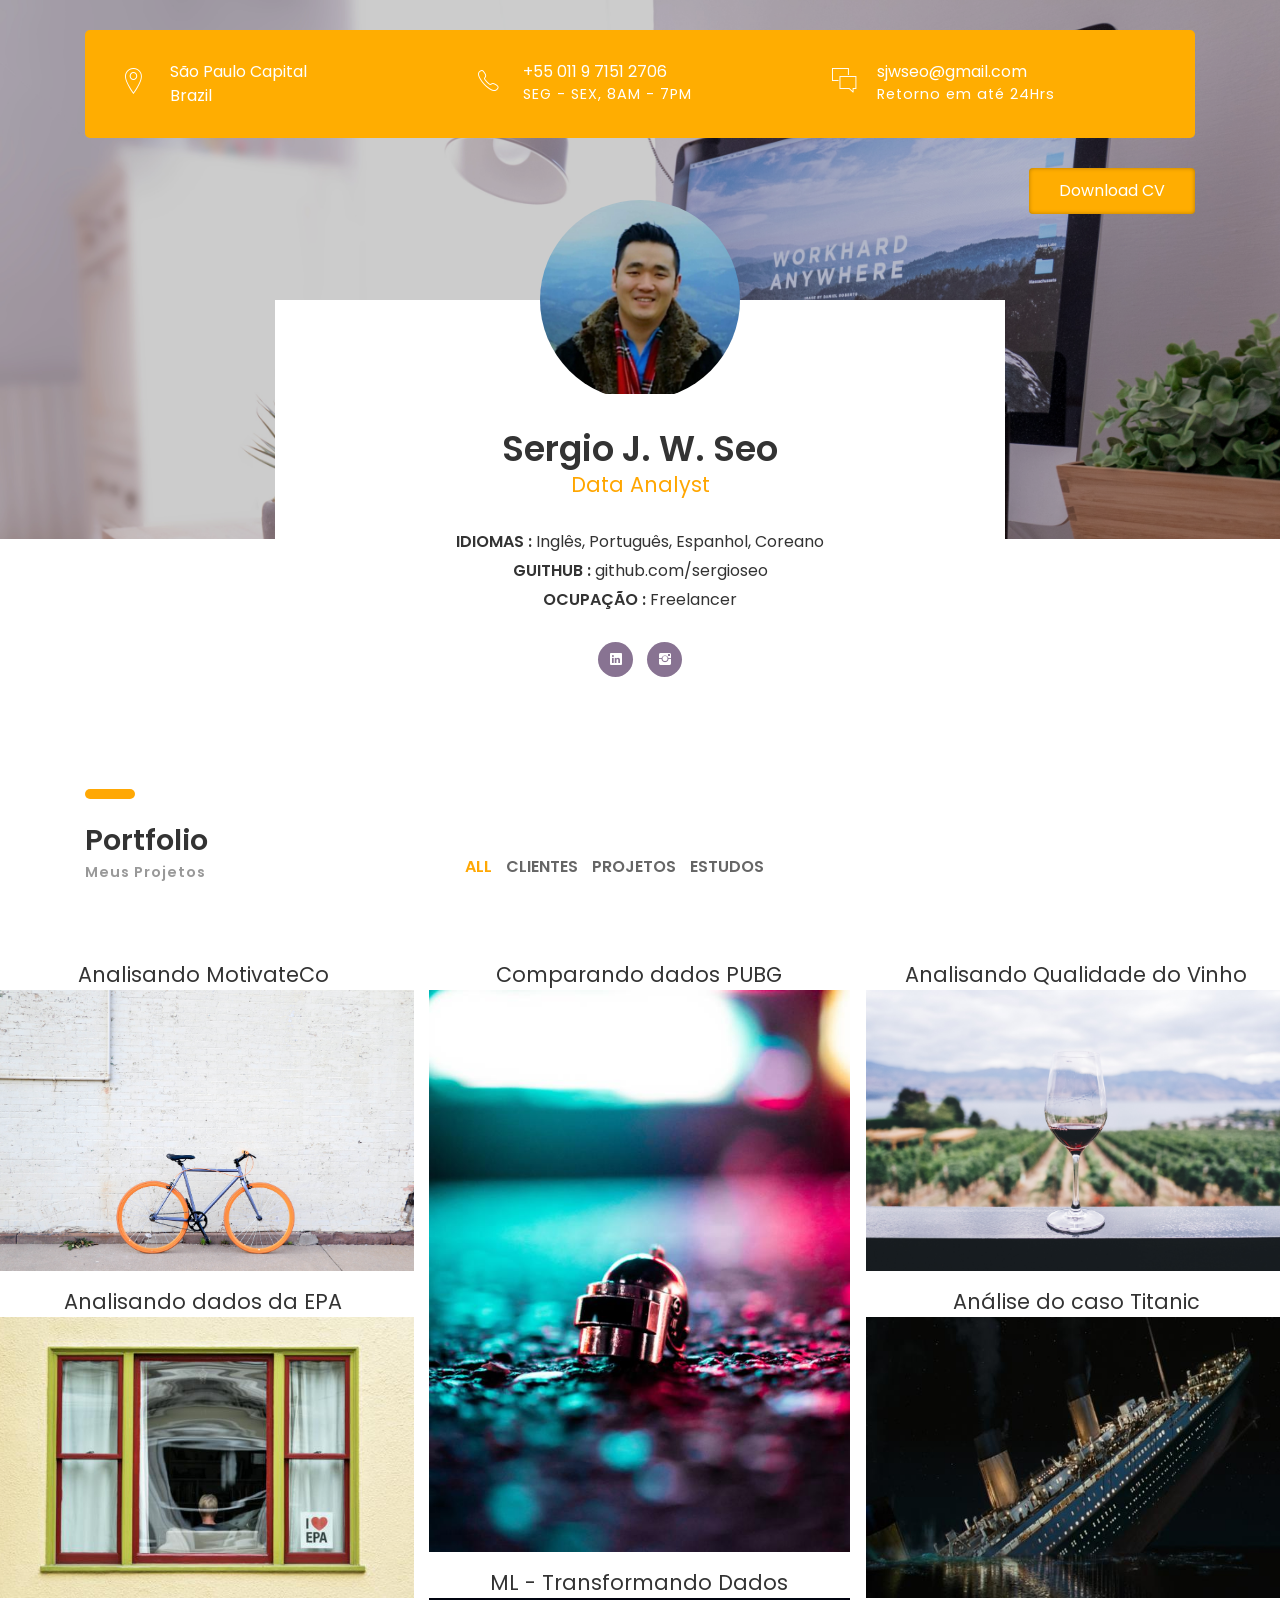
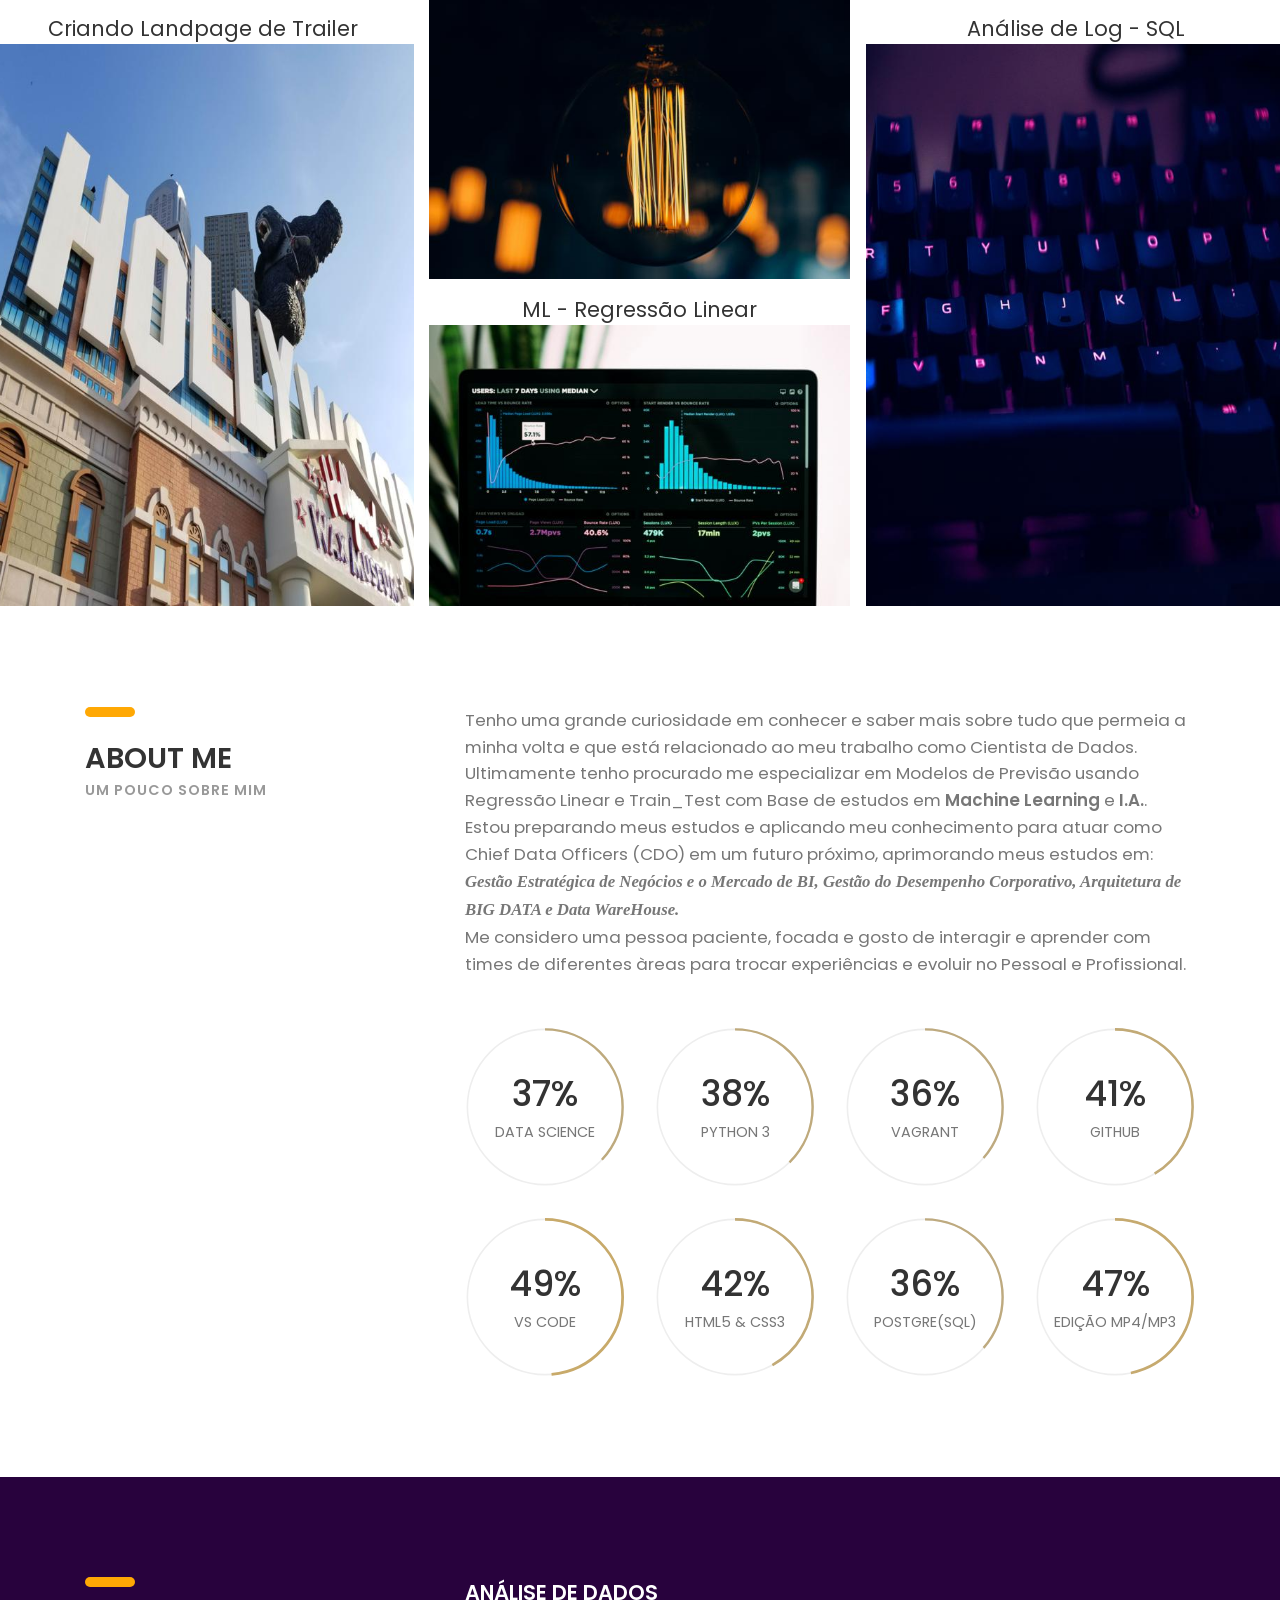
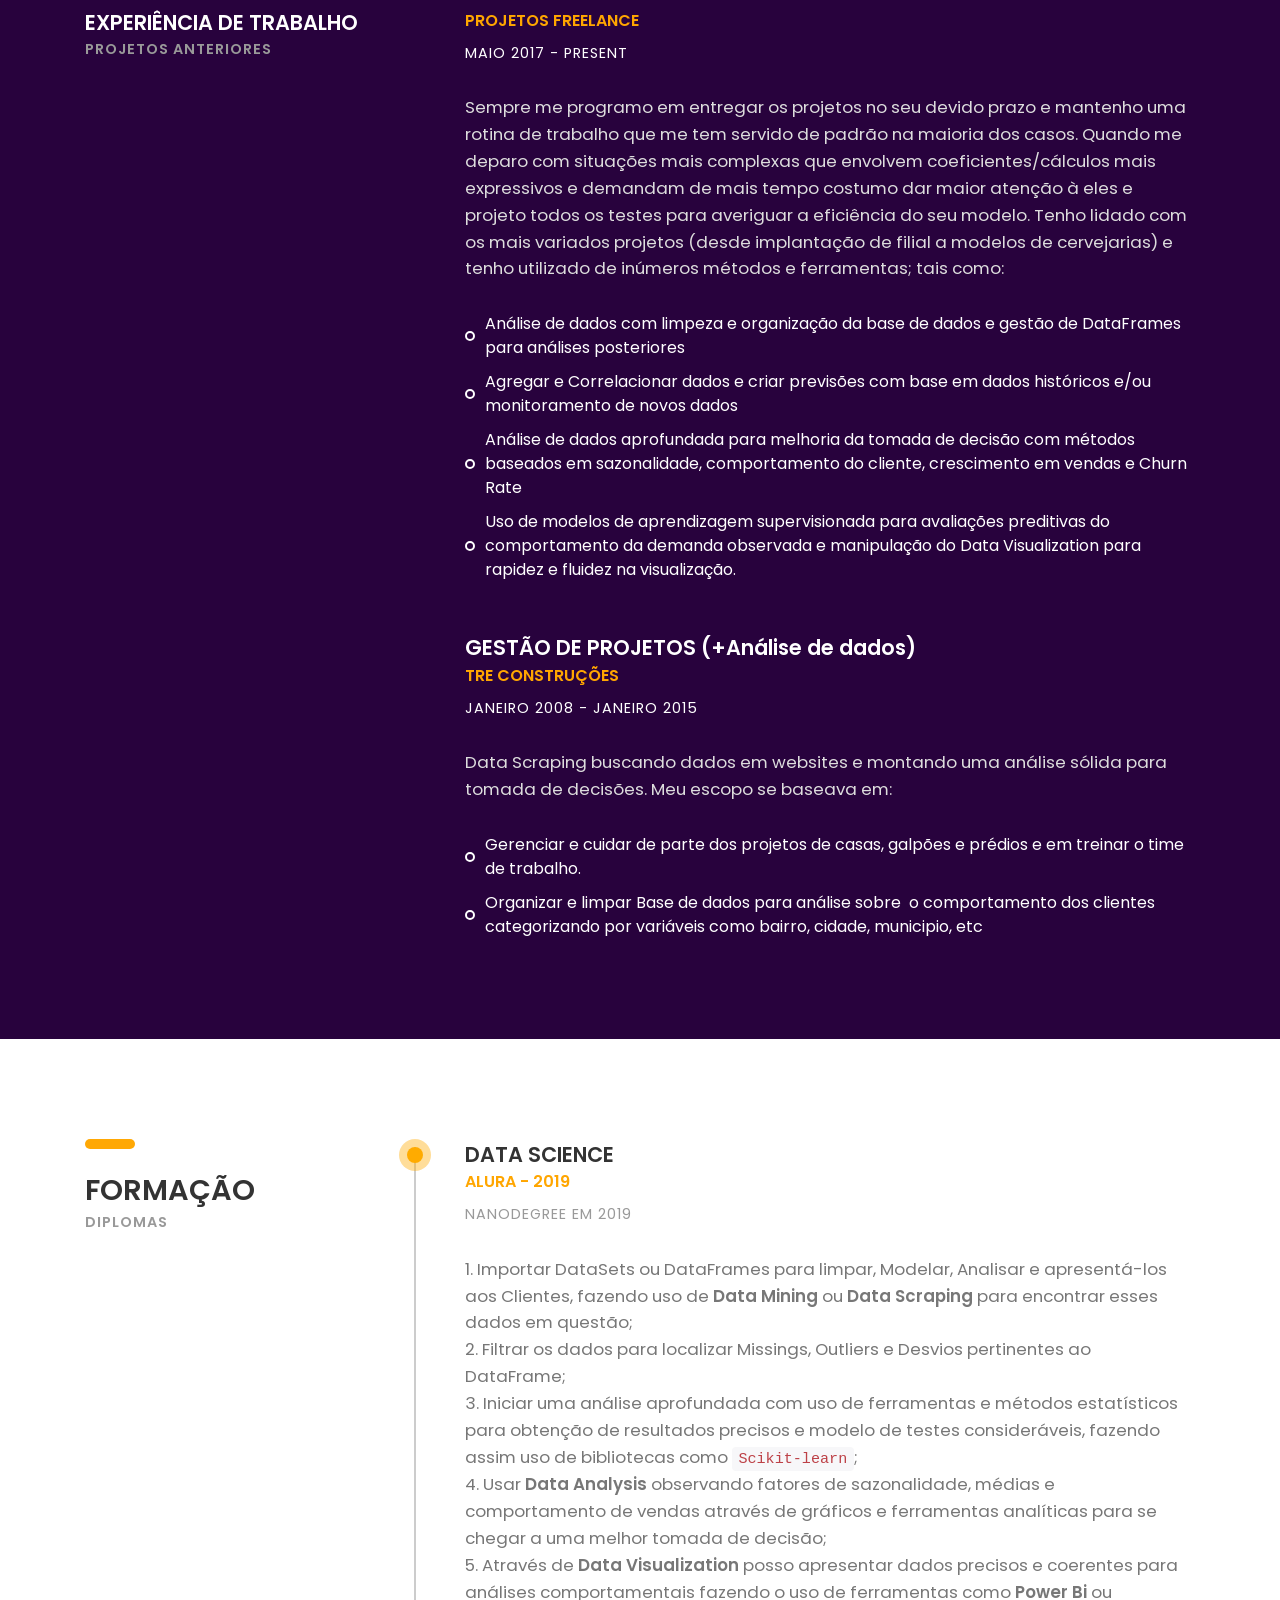
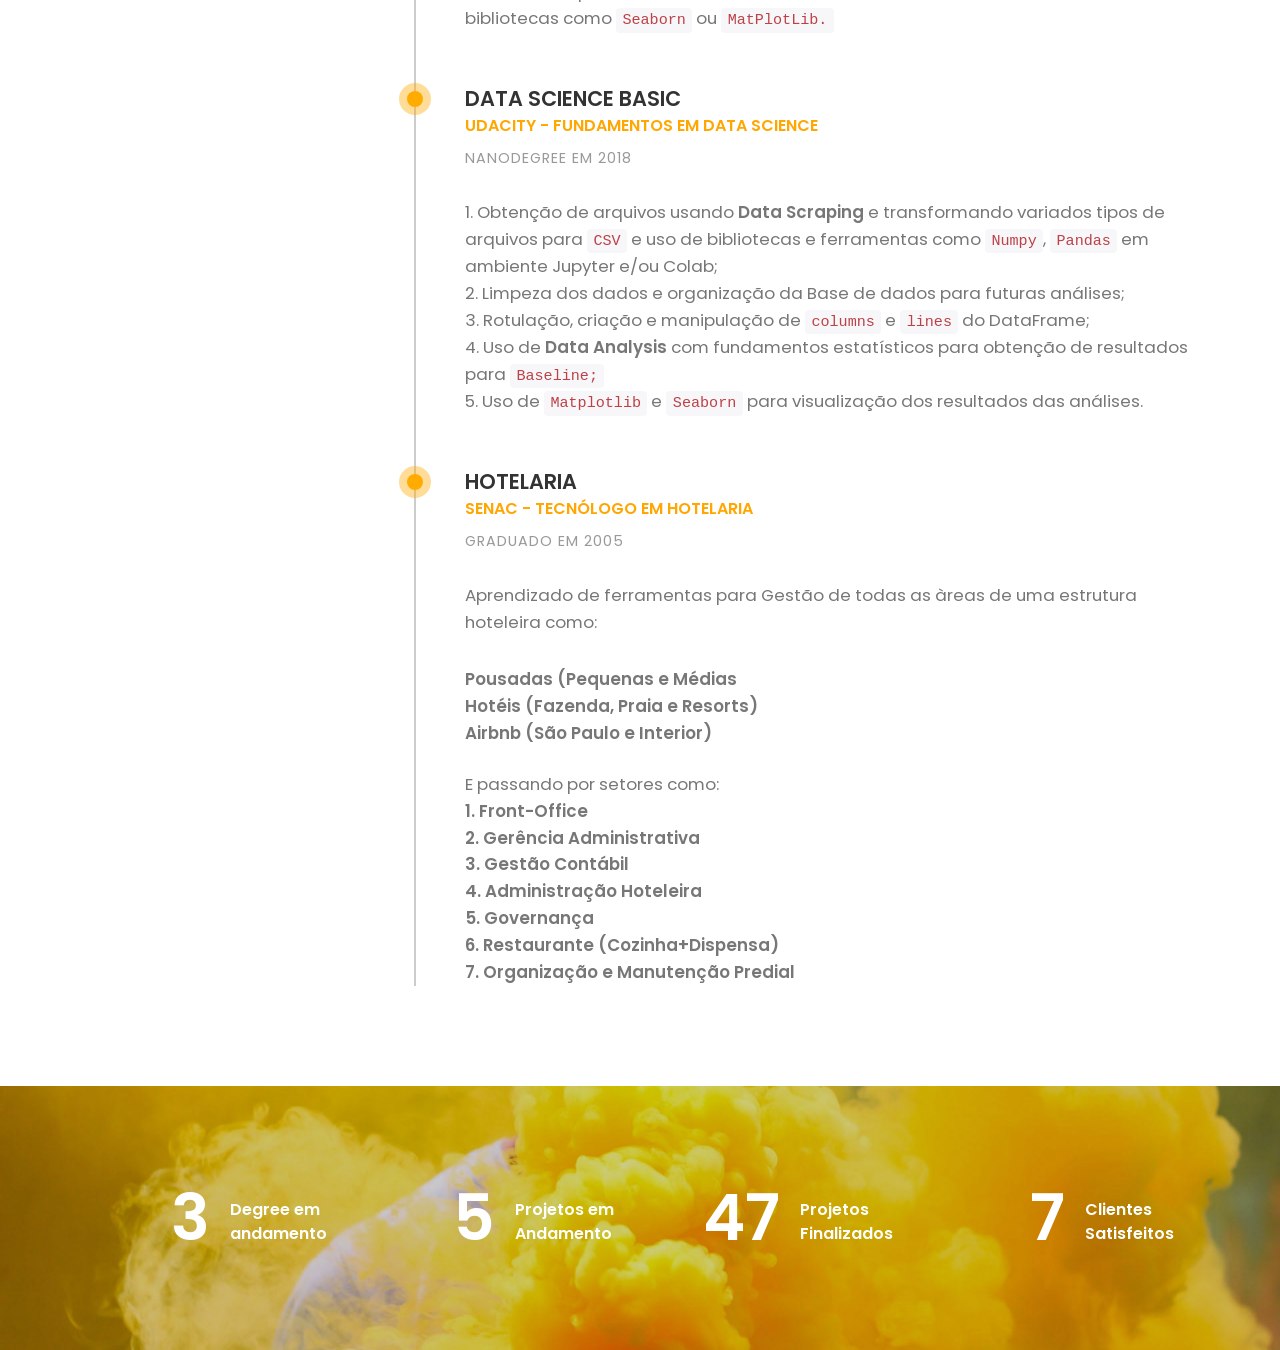
==== commit 5fecf9eb: "uppdate info" ====
--- a/index.html
+++ b/index.html
@@ -146,8 +146,8 @@
 			</div><!-- p-item -->
 			
 			<div class="p-item projetos">
-				<a href="https://github.com/sergioseo/RegressaoLinear2.io/blob/master/Projeto/regressao_linear_transformando_dados.ipynb, target="_blank" data-fluidbox>
-					<h4 style="text-align:center" >ML- Transformando Dados</h4></a>
+				<a href="https://github.com/sergioseo/RegressaoLinear2.io/blob/master/Projeto/regressao_linear_transformando_dados.ipynb", target="_blank" data-fluidbox>
+					<h4 style="text-align:center" >ML - Transformando Dados</h4></a>
 					<img src="images/portfolio-4-600x400.jpg" alt="">
 			</div><!-- p-item -->
 			
@@ -183,16 +183,17 @@
 						<h6 class="font-lite-black"><b>UM POUCO SOBRE MIM</b></h6>
 					</div>
 				</div><!-- col-sm-4 -->
-				<div class="col-sm-8">
-					<p class="margin-b-50">Tenho uma grande curiosidade em conhecer e saber mais sobre tudo que permeia
-						a minha volta e que está relacionado ao meu trabalho como Cientista de Dados. Ultimamente tenho 
-						procurado me especializar em Modelos de Previsão usando Regressão Linear e Train_Test com Base de
-						estudos em <b>Machine Learning</b> e <b>Big Data</b>. Estou preparando meus estudos e aplicando meu
-						conhecimento para atuar como Chief Data Officers (CDO) em um futuro próximo, aprimorando meus 
-						estudos em <b>B.I.</b> e <b>Data WareHouse</b>.</br>
-						Me considero uma pessoa paciente, focada e gosto de interagir e aprender com times de diferentes àreas
-						 para trocar experiências e evoluir no Pessoal e Profissional.
-					</p>
+					<div class="col-sm-8">
+						<p class="margin-b-50">Tenho uma grande curiosidade em conhecer e saber mais sobre tudo que permeia
+							a minha volta e que está relacionado ao meu trabalho como Cientista de Dados. Ultimamente tenho 
+							procurado me especializar em Modelos de Previsão usando Regressão Linear e Train_Test com Base de
+							estudos em <b>Machine Learning</b> e <b>I.A.</b>. Estou preparando meus estudos e aplicando meu
+							conhecimento para atuar como Chief Data Officers (CDO) em um futuro próximo, aprimorando meus 
+							estudos em: <b><i>Gestão Estratégica de Negócios e o Mercado de BI, Gestão do Desempenho Corporativo, 
+							Arquitetura de BIG DATA e Data WareHouse.</i></b></br>
+							Me considero uma pessoa paciente, focada e gosto 
+							de interagir e aprender com times de diferentes àreas para trocar experiências e evoluir no 
+							Pessoal e Profissional.</p>
 					
 					<div class="row">
 						<div class="col-sm-6 col-md-6 col-lg-3">
@@ -336,12 +337,15 @@
 							<h5 class="font-yellow"><b>ALURA - 2019</b></h5>
 							<h6 class="font-lite-black margin-t-10">NANODEGREE EM 2019</h6>
 							<p class="margin-tb-30">
-								<p>1. Importar banco de dados ou DataFrames para limpeza e análise</p>
-								<p>2. Filtrar os dados para localizar Missings, Outliers e a Frequencia do DataFrame.</p>
-								<p>3. Iniciar uma análise aprofundada com uso de ferramentas e métodos estatisticos para obtenção de resultados 
-									precisos e modelo de testes consideráveis</p>
-								<p>4. Data Analysis observando fatores de sazonalidade, médias e comportamento de vendas através de gráficos e ferramentas 
-									analíticas para se chegar a uma melhor tomada de decisão.</P>
+								<p>1. Importar DataSets ou DataFrames para limpar, Modelar, Analisar e apresentá-los aos Clientes, fazendo uso de 
+									<b>Data Mining</b> ou <b>Data Scraping</b> para encontrar esses dados em questão;</p>
+								<p>2. Filtrar os dados para localizar Missings, Outliers e Desvios pertinentes ao DataFrame;</p>
+								<p>3. Iniciar uma análise aprofundada com uso de ferramentas e métodos estatísticos para obtenção de resultados 
+									precisos e modelo de testes consideráveis, fazendo assim uso de bibliotecas como <code>Scikit-learn</code>;</p>
+								<p>4. Usar <b>Data Analysis</b> observando fatores de sazonalidade, médias e comportamento de vendas através de gráficos e ferramentas 
+									analíticas para se chegar a uma melhor tomada de decisão;</p>
+								<p>5. Através de <b>Data Visualization</b> posso apresentar dados precisos e coerentes para análises comportamentais fazendo
+									o uso de ferramentas como <b>Power Bi</b> ou bibliotecas como <code>Seaborn</code> ou <code>MatPlotLib.</code></p>
 							</p>
 						</div><!-- education -->
 						
@@ -350,12 +354,12 @@
 							<h5 class="font-yellow"><b>UDACITY - FUNDAMENTOS EM DATA SCIENCE</b></h5>
 							<h6 class="font-lite-black margin-t-10">NANODEGREE EM 2018</h6>
 							<p class="margin-tb-30">
-								<p>1. Obtenção de arquivos usando Data Scraping e transformando variados tipos de arquivos para CSV e uso de bibliotecas 
-									e ferramentas como Numpy, Pandas em ambiente Jupyter e/ou Colab</p>
-								<p>2. Limpeza dos dados e organização da Base de dados para futuras análises</p>
-								<p>3. Rotulação, criação e manipulação de columns e lines do DataFrame</p>
-								<p>4. Uso de Data Analysis  com fundamentos estatísticos para obtenção  de resultados para Baseline</p>
-								<p>5. Uso de Matplotlib e Seaborn para visualização dos resultados das análises</p>
+								<p>1. Obtenção de arquivos usando <b>Data Scraping</b> e transformando variados tipos de arquivos para <code>CSV</code> e uso de bibliotecas 
+									e ferramentas como <code>Numpy</code>, <code>Pandas</code> em ambiente Jupyter e/ou Colab;</p>
+								<p>2. Limpeza dos dados e organização da Base de dados para futuras análises;</p>
+								<p>3. Rotulação, criação e manipulação de <code>columns</code> e <code>lines</code> do DataFrame;</p>
+								<p>4. Uso de <b>Data Analysis</b>  com fundamentos estatísticos para obtenção  de resultados para <code>Baseline;</code></p>
+								<p>5. Uso de <code>Matplotlib</code> e <code>Seaborn</code> para visualização dos resultados das análises.</p>
 							</p>
 						</div><!-- education -->
 						
@@ -363,9 +367,20 @@
 							<h4><b>HOTELARIA</b></h4>
 							<h5 class="font-yellow"><b>SENAC - TECNÓLOGO EM HOTELARIA</b></h5>
 							<h6 class="font-lite-black margin-t-10">GRADUADO EM 2005</h6>
-							<p class="margin-tb-30">Aprendizado de ferramentas para Gestão de todas as àreas de uma estrutura hoteleira
-							como pousadas, hotéis, Airbnb, etc passando por setores como Front-Office, Gerência Administrativa, Gestão Contábil,
-							Administração Hoteleira, Governança, Restaurante (Cozinha+Dispensa), Organização e Manutenção Predial </p>
+							<p class="margin-tb-30">Aprendizado de ferramentas para Gestão de todas as àreas de uma estrutura hoteleira como:
+								<p><b>Pousadas (Pequenas e Médias</b></p>
+								<p><b>Hotéis (Fazenda, Praia e Resorts)</b></p>
+								<p><b>Airbnb (São Paulo e Interior)</b></p></br>
+								<p>E passando por setores como:
+									<p><b>1. Front-Office</b></p>
+									<p><b>2. Gerência Administrativa</b></p>
+									<p><b>3. Gestão Contábil</b></p>
+									<p><b>4. Administração Hoteleira</b></p>
+									<p><b>5. Governança</b></p>
+									<p><b>6. Restaurante (Cozinha+Dispensa)</b></p>
+									<p><b>7. Organização e Manutenção Predial</b></p>
+								</p>
+							</p>
 						</div><!-- education -->
 					</div><!-- education-wrapper -->
 				</div><!-- col-sm-8 -->
--- a/common-css/fluidbox.min.css
+++ b/common-css/fluidbox.min.css
@@ -0,0 +1,2 @@
+@-webkit-keyframes a{0%{-webkit-transform:translate(-50%,-50%) rotateX(0) rotateY(0);transform:translate(-50%,-50%) rotateX(0) rotateY(0)}50%{-webkit-transform:translate(-50%,-50%) rotateX(-180deg) rotateY(0);transform:translate(-50%,-50%) rotateX(-180deg) rotateY(0)}to{-webkit-transform:translate(-50%,-50%) rotateX(-180deg) rotateY(-180deg);transform:translate(-50%,-50%) rotateX(-180deg) rotateY(-180deg)}}@keyframes a{0%{-webkit-transform:translate(-50%,-50%) rotateX(0) rotateY(0);transform:translate(-50%,-50%) rotateX(0) rotateY(0)}50%{-webkit-transform:translate(-50%,-50%) rotateX(-180deg) rotateY(0);transform:translate(-50%,-50%) rotateX(-180deg) rotateY(0)}to{-webkit-transform:translate(-50%,-50%) rotateX(-180deg) rotateY(-180deg);transform:translate(-50%,-50%) rotateX(-180deg) rotateY(-180deg)}}.fluidbox{outline:none}.fluidbox__overlay{background-color:hsla(0,0%,100%,.85);cursor:pointer;cursor:zoom-out;opacity:0;pointer-events:none;position:fixed;top:-100%;left:0;bottom:-100%;right:0;-webkit-transition:all .5s ease-in-out;transition:all .5s ease-in-out}.fluidbox--opened .fluidbox__overlay{pointer-events:auto}.fluidbox__wrap{background-position:center center;background-size:cover;margin:0 auto;position:relative;-webkit-transition:all .5s ease-in-out;transition:all .5s ease-in-out}.fluidbox--closed .fluidbox__thumb,.fluidbox__thumb{-webkit-transition:opacity 0s ease-in-out 0s;transition:opacity 0s ease-in-out 0s}.fluidbox__ghost{background-size:100% 100%;background-position:center center;background-repeat:no-repeat;position:absolute;-webkit-transition:opacity 0s 0s,-webkit-transform .5s 0s;transition:opacity 0s 0s,-webkit-transform .5s 0s;transition:opacity 0s 0s,transform .5s 0s;transition:opacity 0s 0s,transform .5s 0s,-webkit-transform .5s 0s}.fluidbox--opened .fluidbox__ghost{cursor:pointer;cursor:zoom-out}.fluidbox--closed .fluidbox__ghost{-webkit-transition:opacity 0s .5s,-webkit-transform .5s 0s;transition:opacity 0s .5s,-webkit-transform .5s 0s;transition:opacity 0s .5s,transform .5s 0s;transition:opacity 0s .5s,transform .5s 0s,-webkit-transform .5s 0s}.fluidbox__loader{opacity:0;-webkit-perspective:200px;perspective:200px;pointer-events:none;position:absolute;top:0;left:0;bottom:0;right:0}.fluidbox__loader:before{background-color:hsla(0,0%,100%,.85);content:'';-webkit-transform-style:preserve-3d;transform-style:preserve-3d;position:absolute;top:50%;left:50%;width:20%;padding-bottom:20%;-webkit-transform:translate(-50%,-50%);transform:translate(-50%,-50%);-webkit-transition-property:-webkit-transform;transition-property:-webkit-transform;transition-property:transform;transition-property:transform,-webkit-transform;-webkit-transition-duration:.5s;transition-duration:.5s;-webkit-transition-delay:0s;transition-delay:0s}.fluidbox--loading .fluidbox__loader{opacity:1;-webkit-transition:opacity .5s ease-in-out .5s;transition:opacity .5s ease-in-out .5s}.fluidbox--loading .fluidbox__loader:before{-webkit-animation:a 1s 0s infinite ease-in-out forwards;animation:a 1s 0s infinite ease-in-out forwards}
+/*# sourceMappingURL=fluidbox.min.css.map */
--- a/01-cv-portfolio/css/responsive.css
+++ b/01-cv-portfolio/css/responsive.css
@@ -0,0 +1,156 @@
+
+
+/* Screens Resolution : 992px
+-------------------------------------------------------------------------- */
+@media only screen and (max-width: 1200px) {
+	/* ---------------------------------
+	9. COUNTER SECTION
+	--------------------------------- */
+
+	.counter-section{ text-align: center; padding: 50px 0 20px; }
+
+	.counter{ display: inline-block; }
+	
+	.counter .desc{ text-align: left; }
+}
+
+/* Screens Resolution : 992px
+-------------------------------------------------------------------------- */
+@media only screen and (max-width: 992px) {
+	
+	/* ---------------------------------
+	4. INTRO SECTION
+	--------------------------------- */
+
+	.intro-section{ padding-top: 250px; }
+	
+}
+
+/* Screens Resolution : 767px
+-------------------------------------------------------------------------- */
+@media only screen and (max-width: 767px) {
+	
+	/* ---------------------------------
+	1. PRIMARY STYLES
+	--------------------------------- */
+
+	p{ line-height: 1.4; }
+
+	h1{ font-size: 3em; }
+	h2{ font-size: 2em; }
+	h3{ font-size: 1.8em; }
+
+
+	
+	/* ---------------------------------
+	2. COMMONS FOR PAGE DESIGN
+	--------------------------------- */
+
+	.section{ padding: 50px 0 0px; }
+
+	.section .heading{ margin-bottom: 30px; }
+
+	
+	/* ---------------------------------
+	4. INTRO SECTION
+	--------------------------------- */
+
+	.intro-section{ padding-top: 350px; }
+
+
+	/* ---------------------------------
+	5. PORFOLIO SECTION
+	--------------------------------- */
+
+	.portfolio-section{ padding-bottom: 0; }
+	
+	.portfolio-section .portfolioFilter{ margin: 0px 0 10px; }
+	
+	.portfolio-section .portfolioContainer{ margin-left: 0; margin-right: 0; }
+
+	.portfolio-section .p-item{ width: 50%; padding: 0 15px 0px; }
+
+	.portfolio-section .p-item{ max-width: 400px; }
+
+	
+	/* ---------------------------------
+	8. EDUCATION SECTION
+	--------------------------------- */
+	
+	.education-wrapper:after,
+	.education-wrapper .education:after{ display: none; }
+
+}
+
+/* Screens Resolution : 575px
+-------------------------------------------------------------------------- */
+@media only screen and (max-width: 575px) {
+	
+	/* ---------------------------------
+	1. PRIMARY STYLES
+	--------------------------------- */
+
+	body{ font-size: 14px;  }
+	
+
+	/* ---------------------------------
+	5. PORFOLIO SECTION
+	--------------------------------- */
+	
+	.portfolio-section .p-item{ width: 100%; }
+	
+}
+
+/* Screens Resolution : 479px
+-------------------------------------------------------------------------- */
+@media only screen and (max-width: 479px) {
+
+
+}
+
+/* Screens Resolution : 359px
+-------------------------------------------------------------------------- */
+@media only screen and (max-width: 359px) {
+	
+	/* ---------------------------------
+	3. HEADER
+	--------------------------------- */
+
+	header .heading-wrapper{  padding: 30px 20px 20px; }
+
+	header .info .icon{ font-size: 25px; }
+
+	header .info .right-area{ margin-left: 35px; }
+
+}
+
+/* Screens Resolution : 290px
+-------------------------------------------------------------------------- */
+@media only screen and (max-width: 290px) {
+
+	
+}
+
+/* Screens Resolution : 290px
+-------------------------------------------------------------------------- */
+@media only screen and (max-width: 260px) {
+	
+	/* ---------------------------------
+	3. HEADER
+	--------------------------------- */
+
+	header .heading-wrapper{  padding: 10px 15px 0px; }
+
+	header .info .icon{ font-size: 15px; }
+
+	header .info .right-area{ margin-left: 20px; }
+	
+	/* ---------------------------------
+	4. INTRO SECTION
+	--------------------------------- */
+
+	.intro .profile-img{ width: 80%; height: auto; top: 0; margin-bottom: 10px; }
+	
+	.intro{ padding: 20px 10px 0; margin-right: -15px; margin-left: -15px; }
+	
+}
